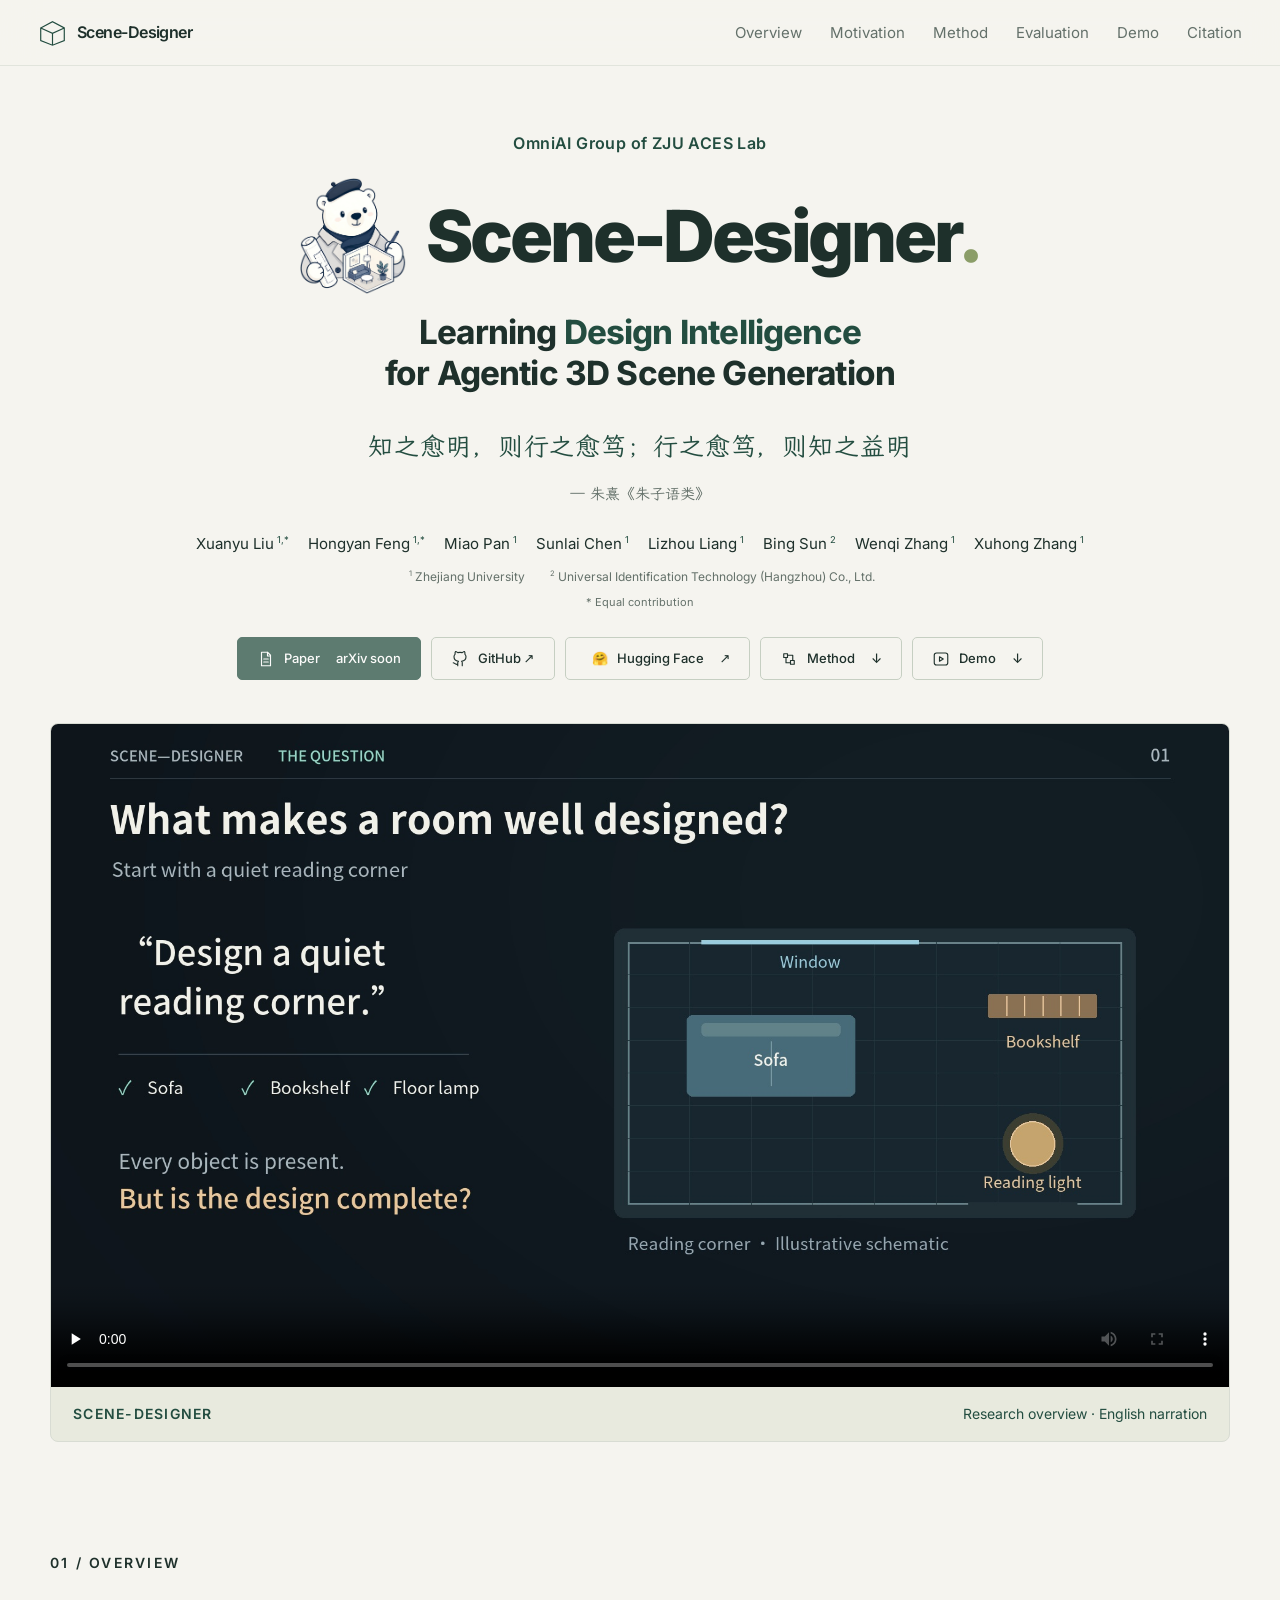
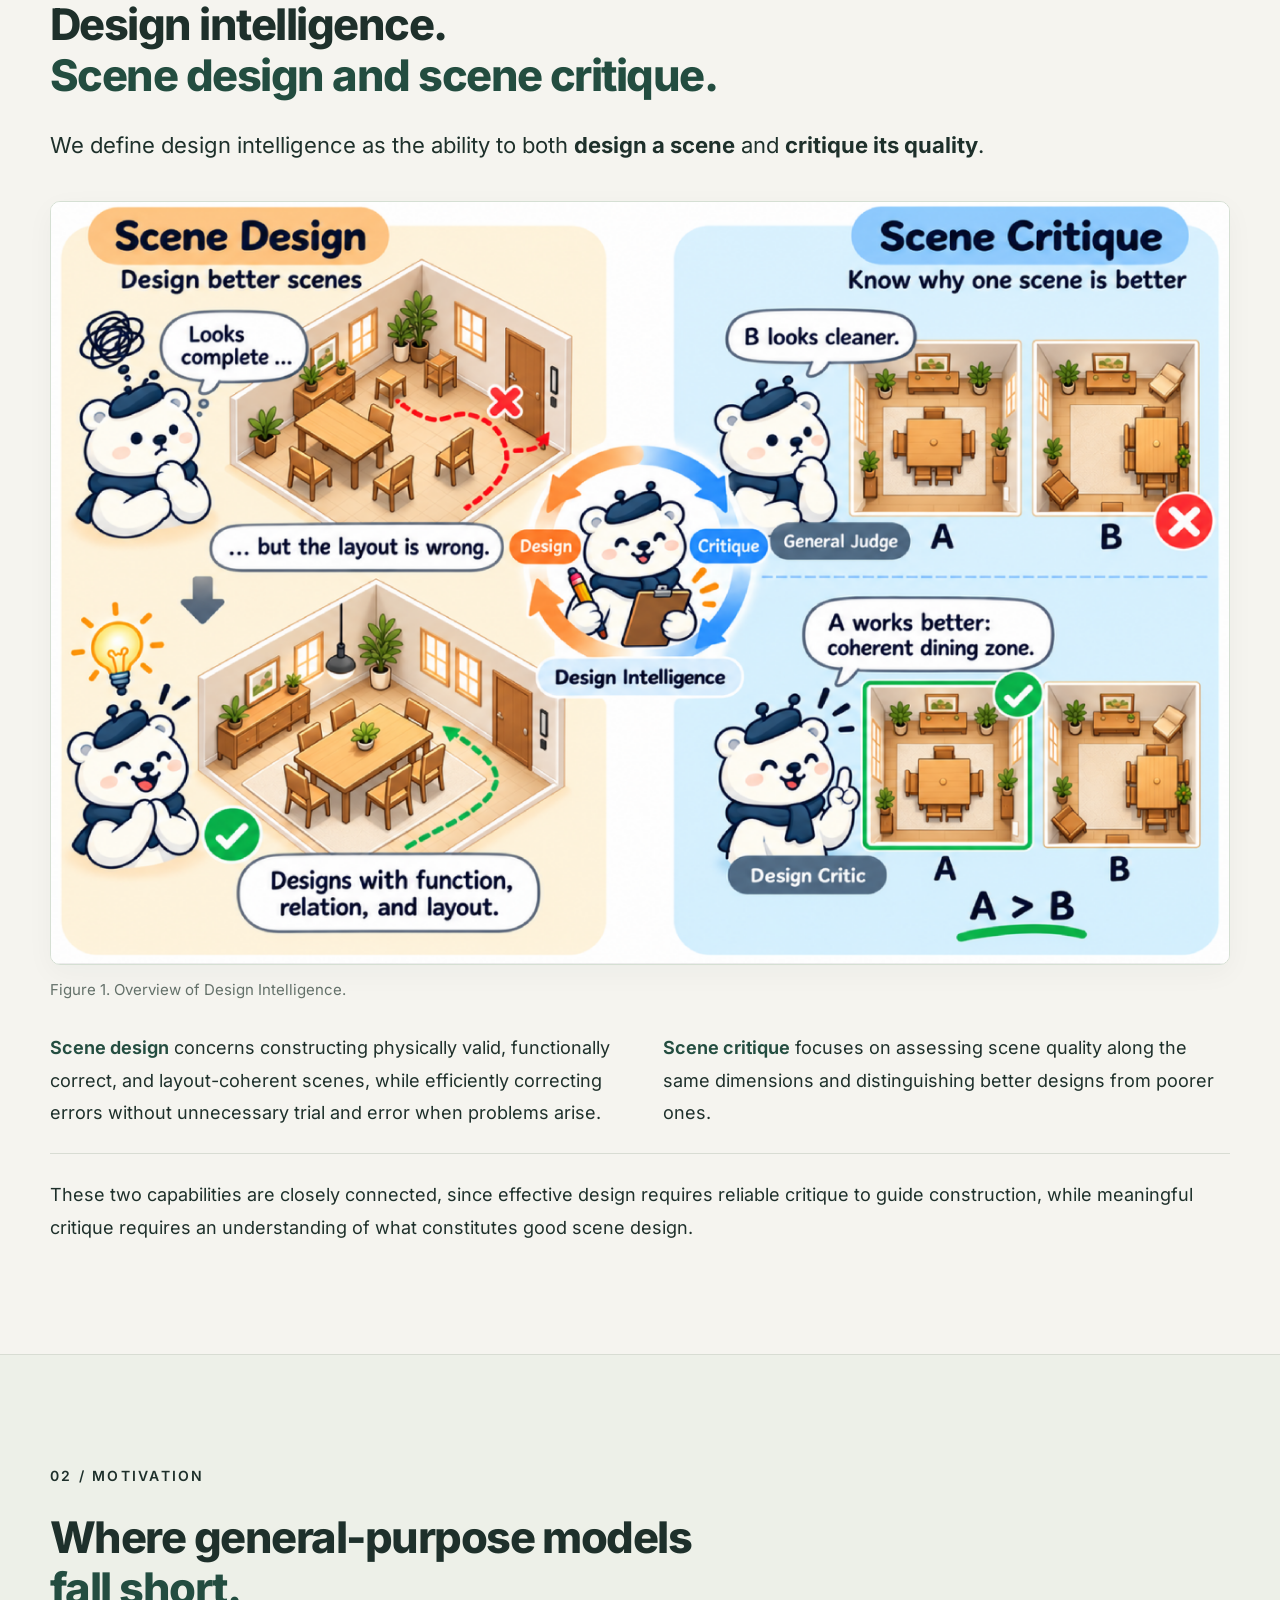
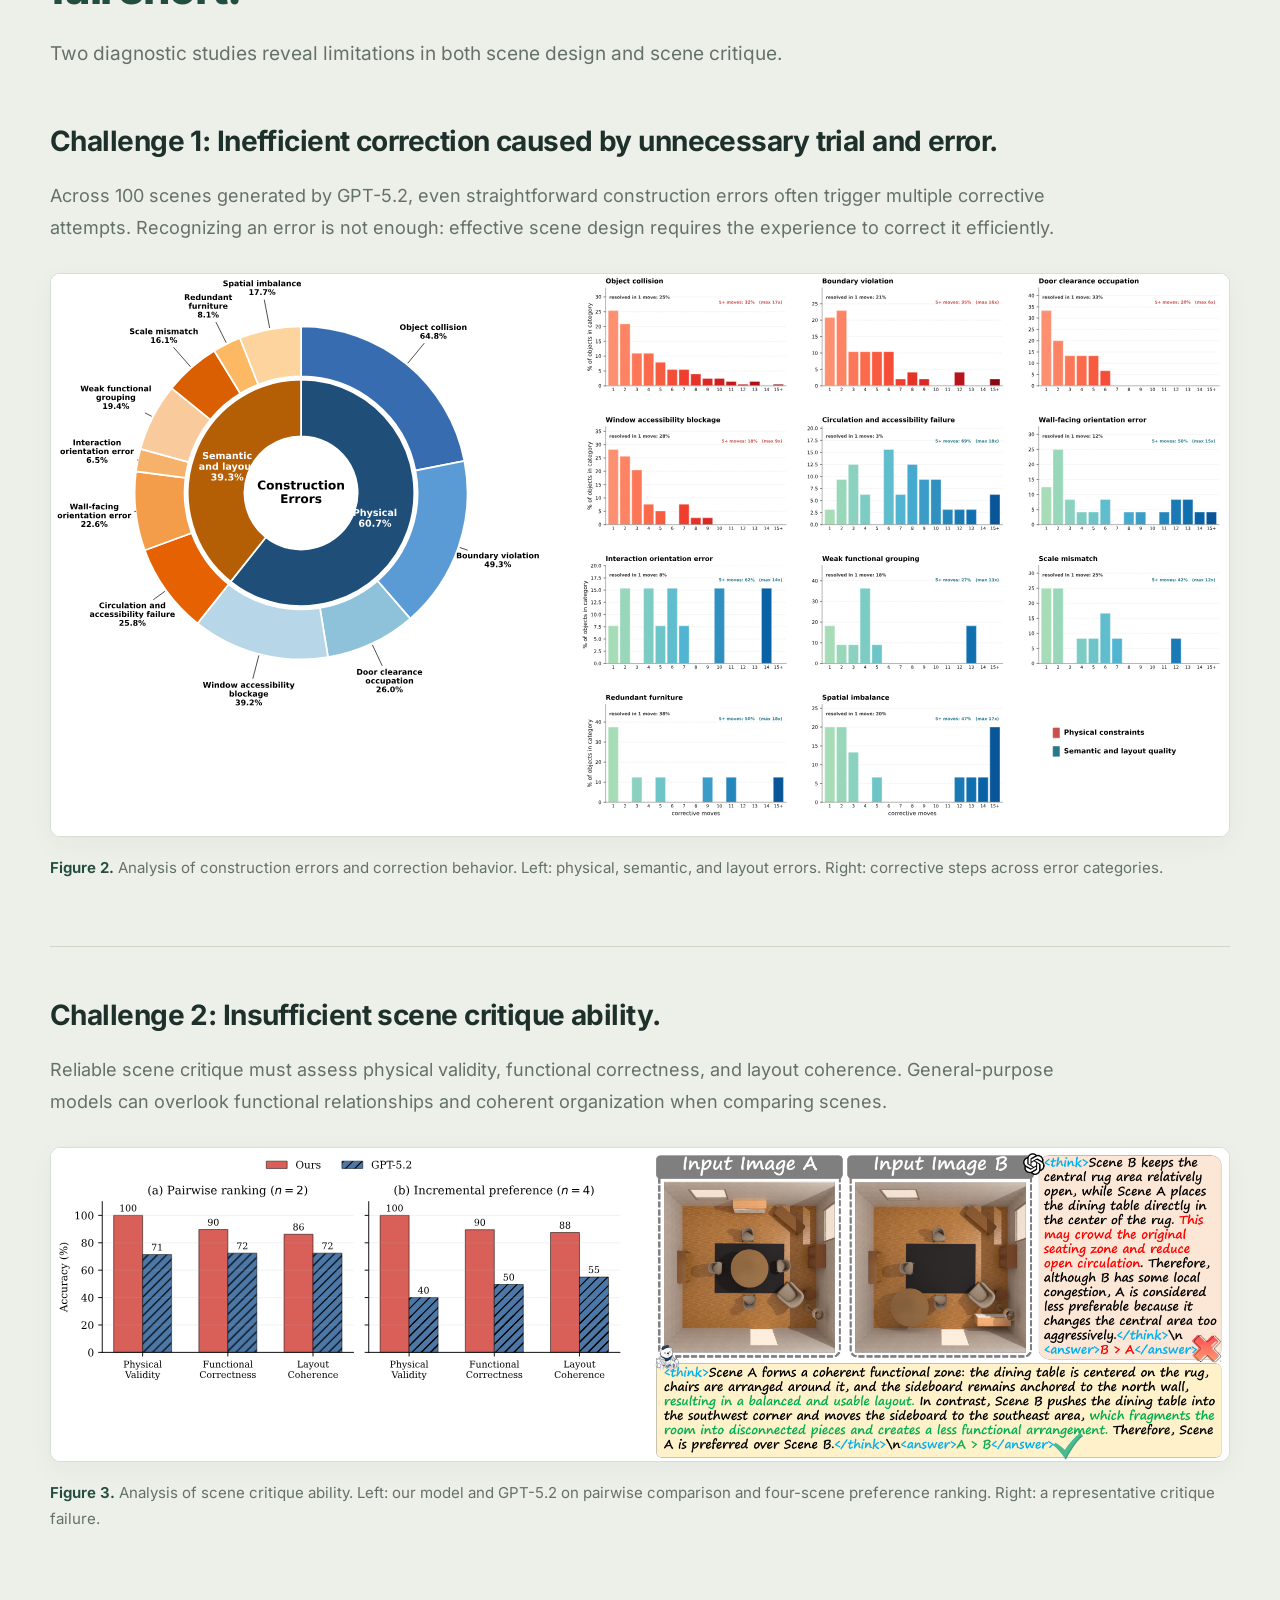
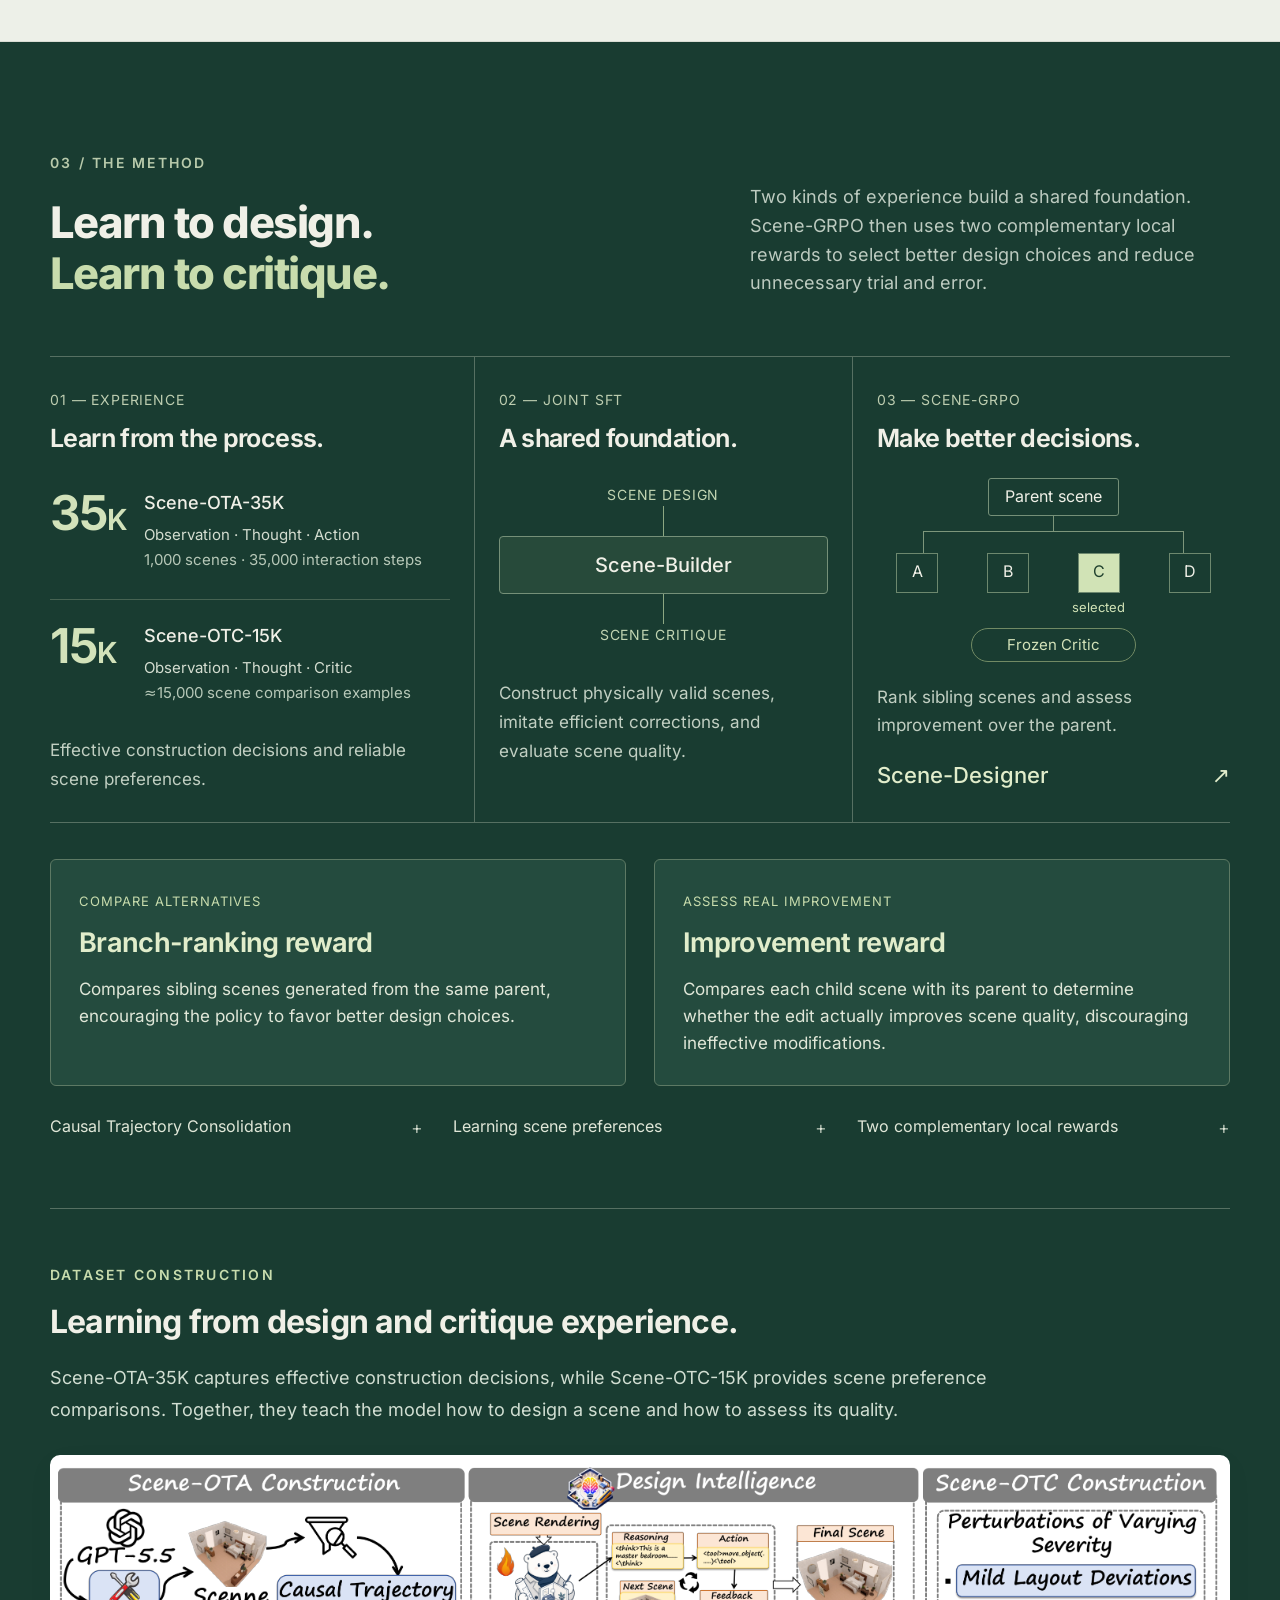
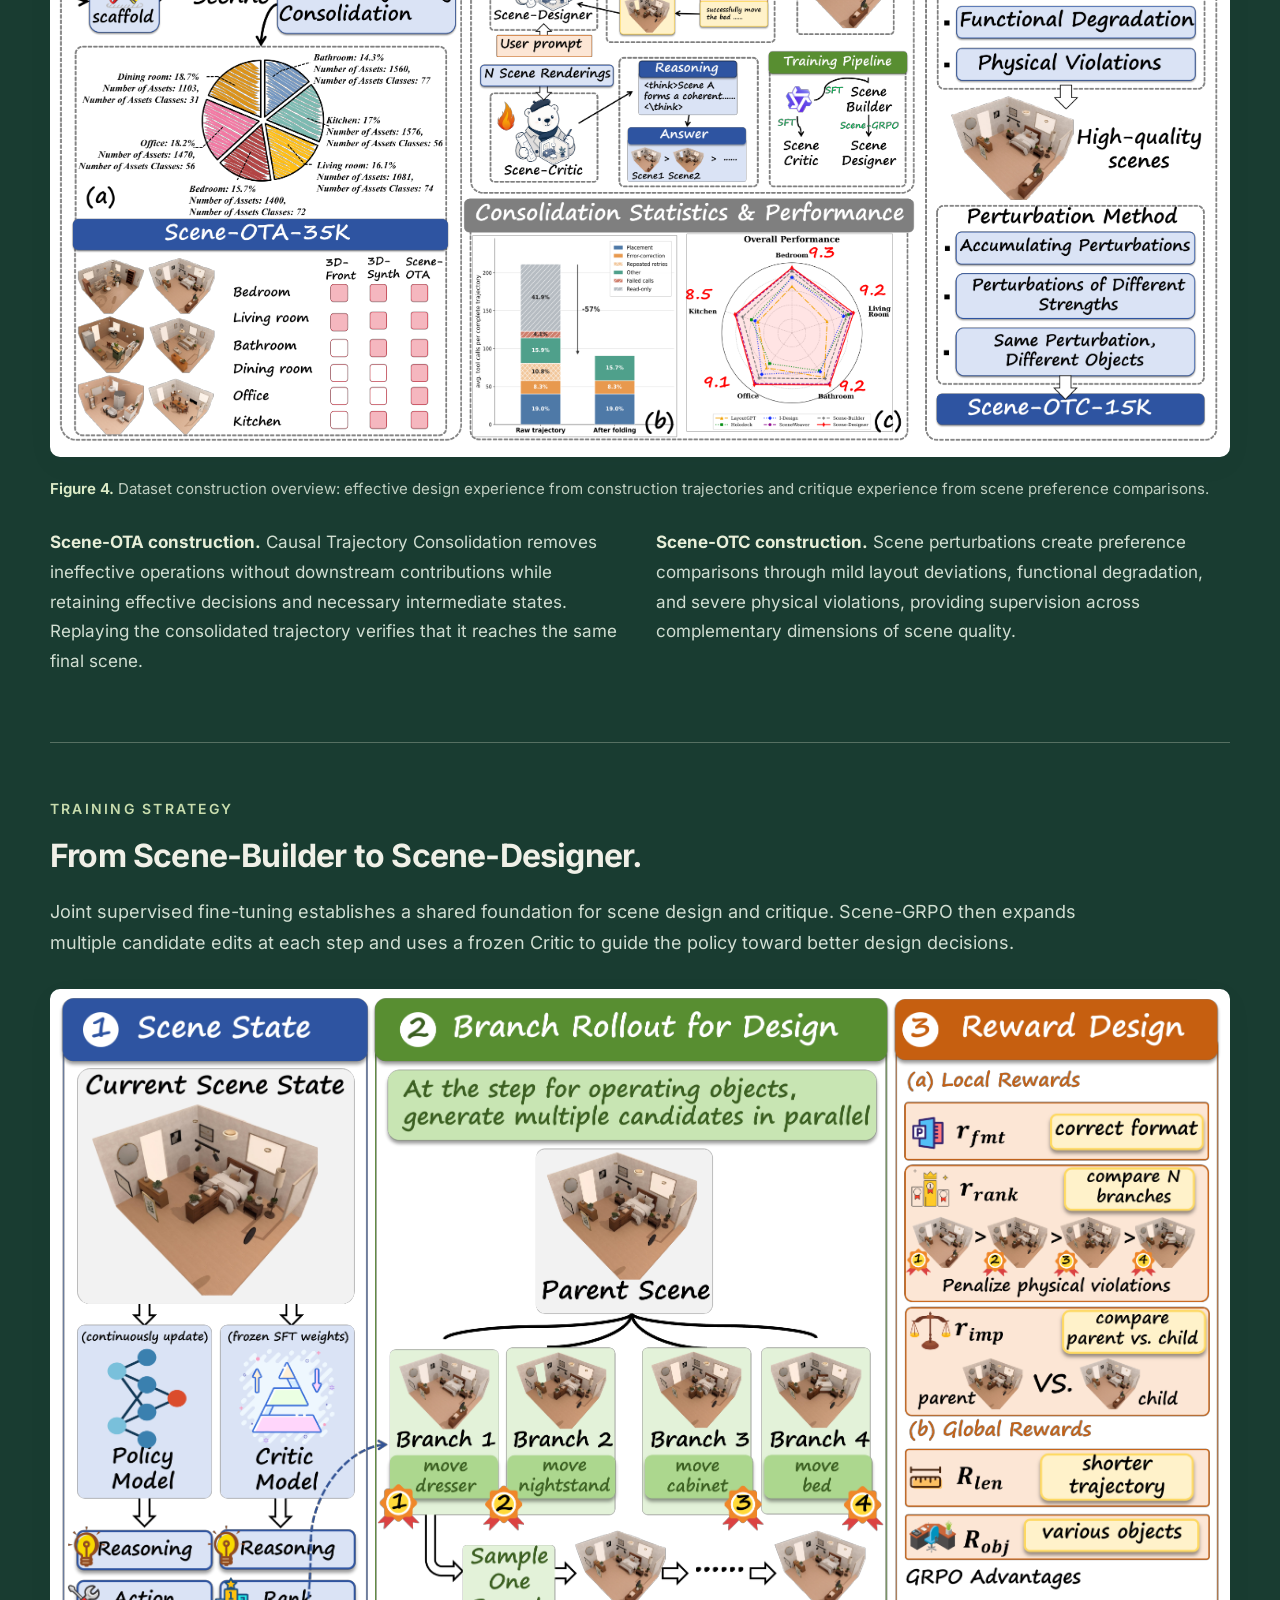
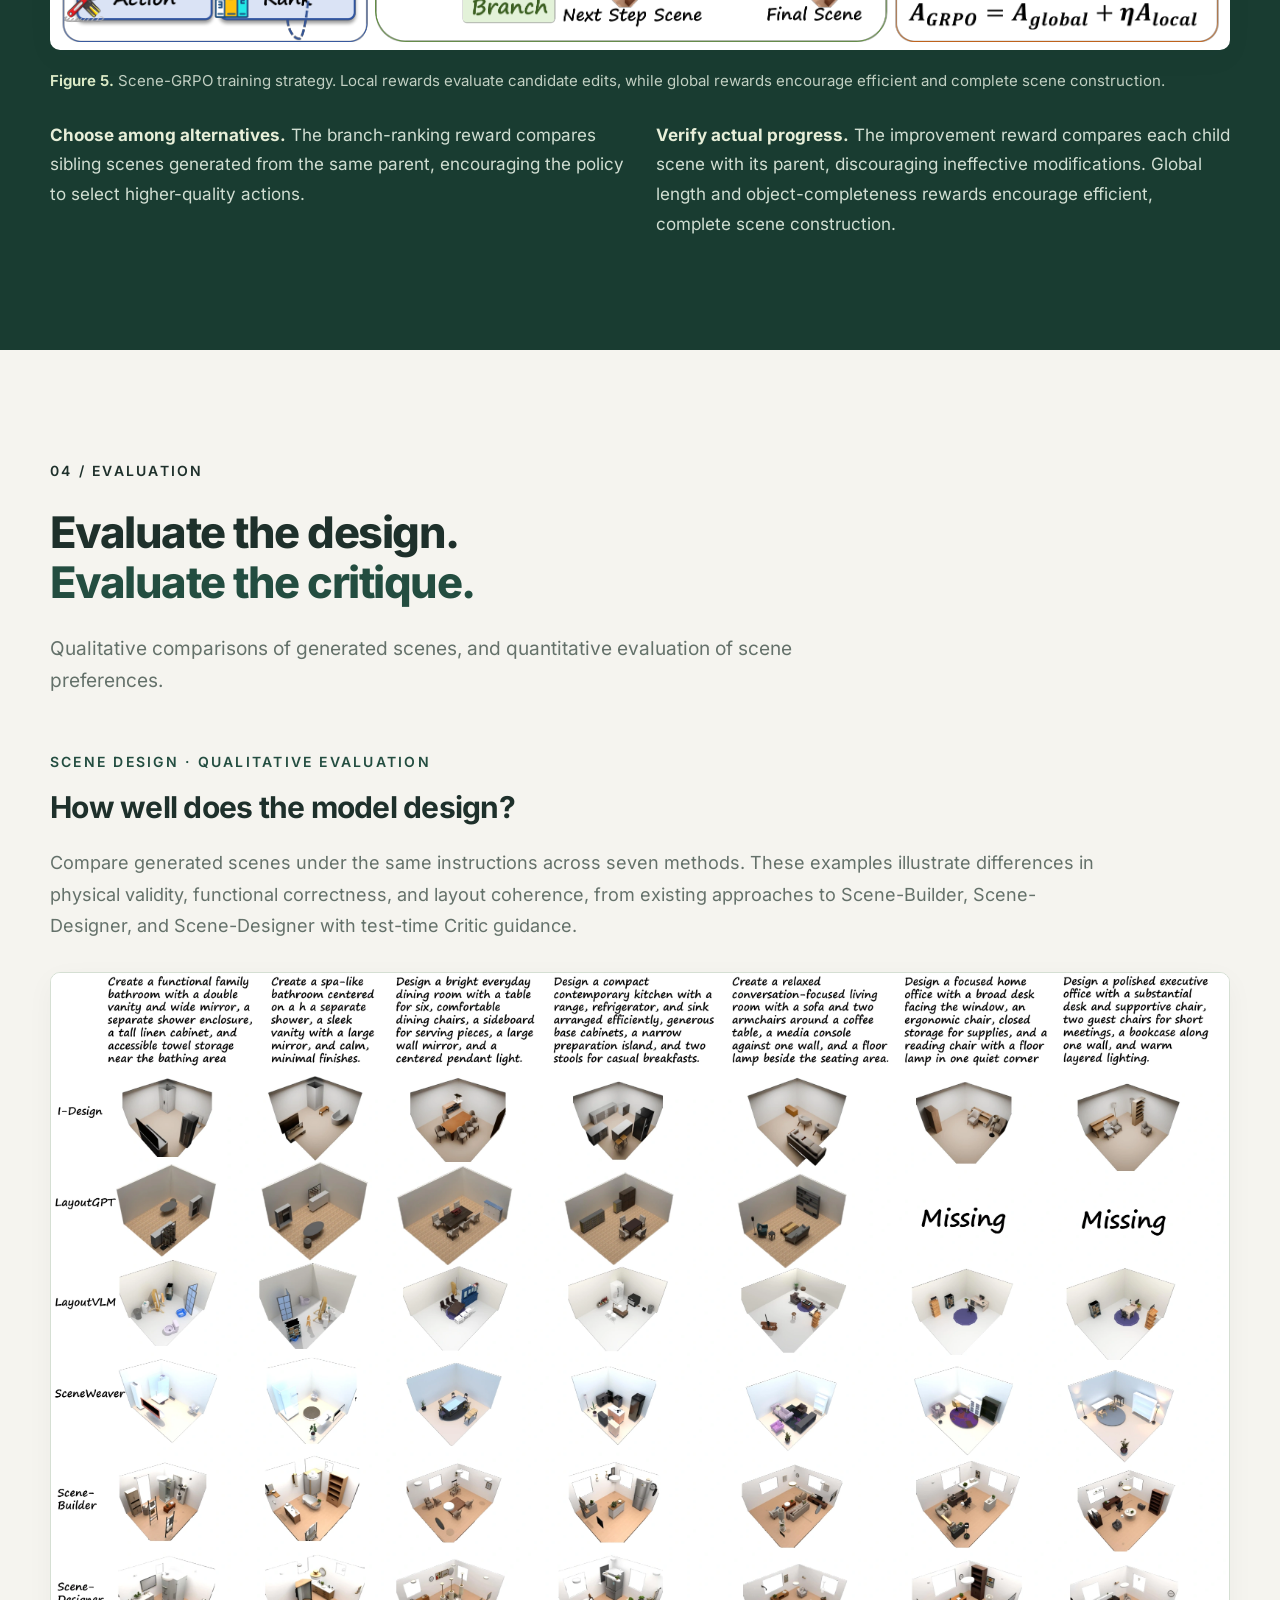
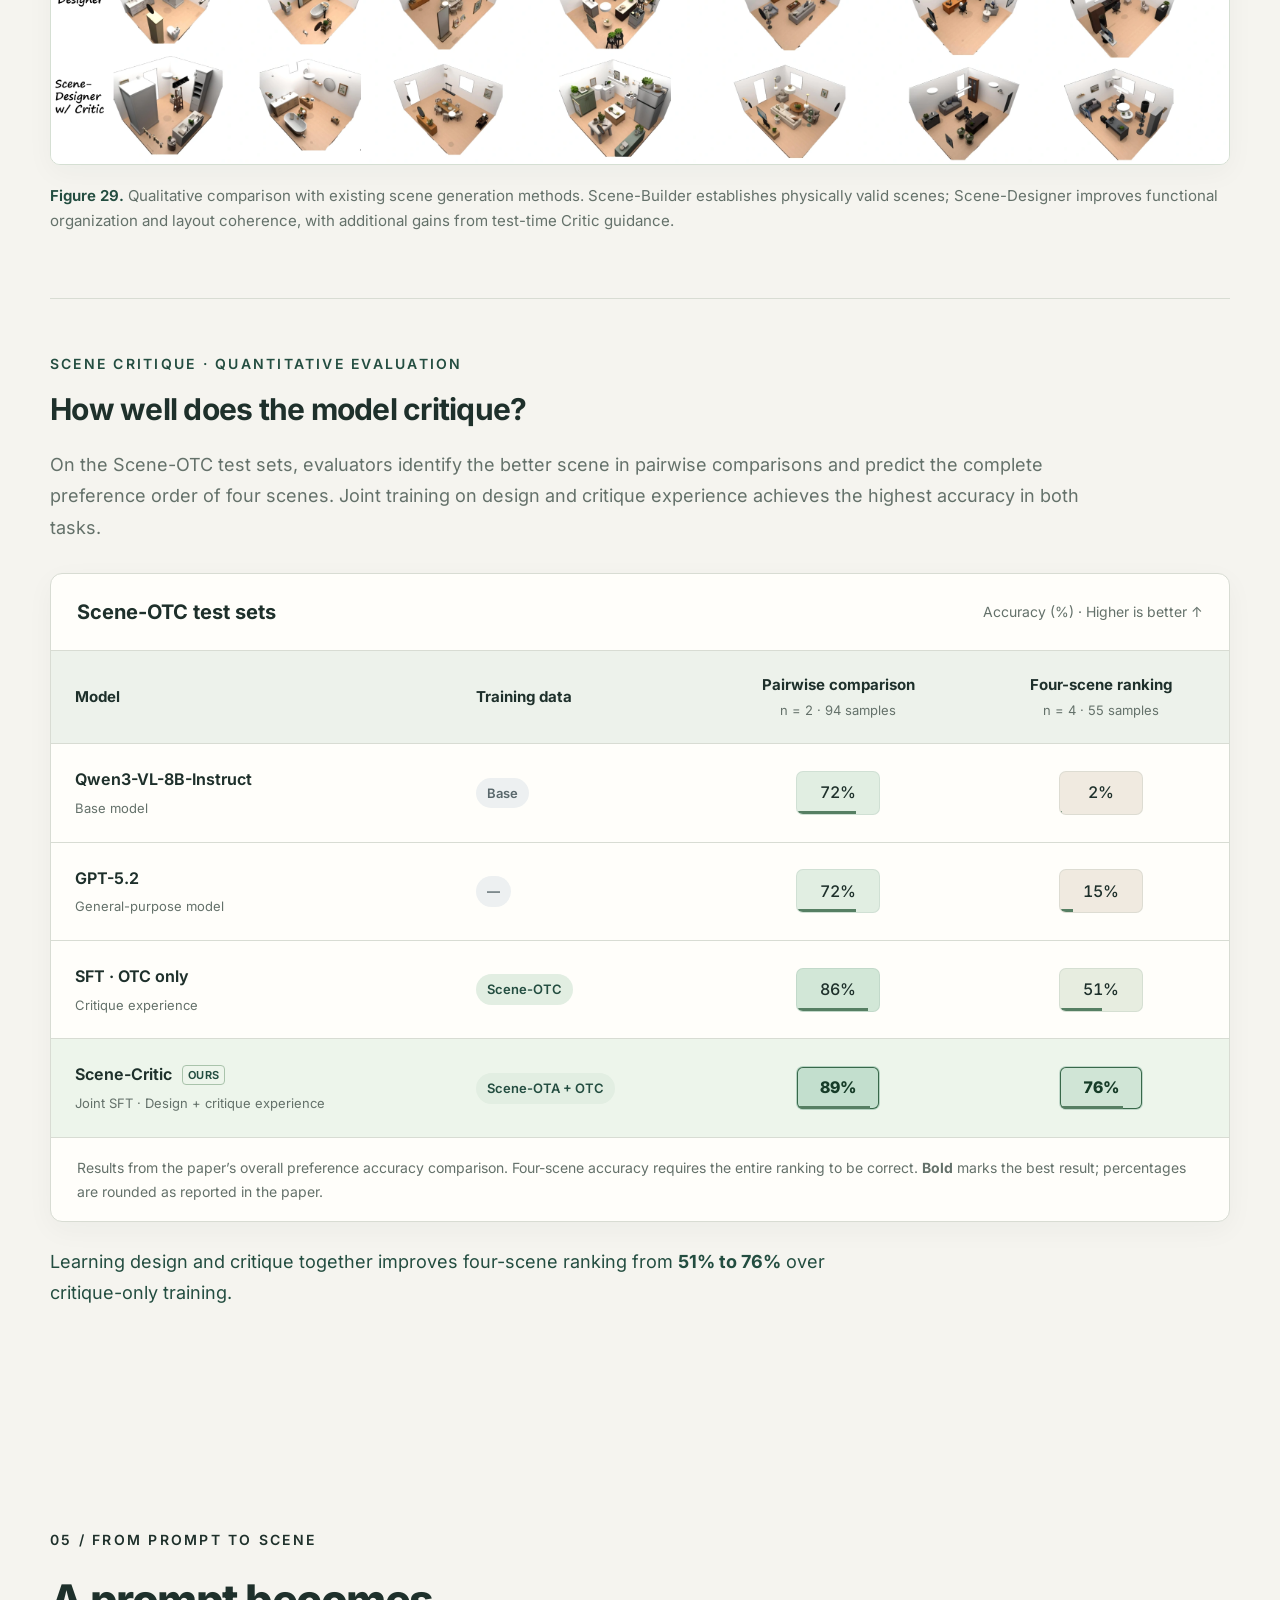
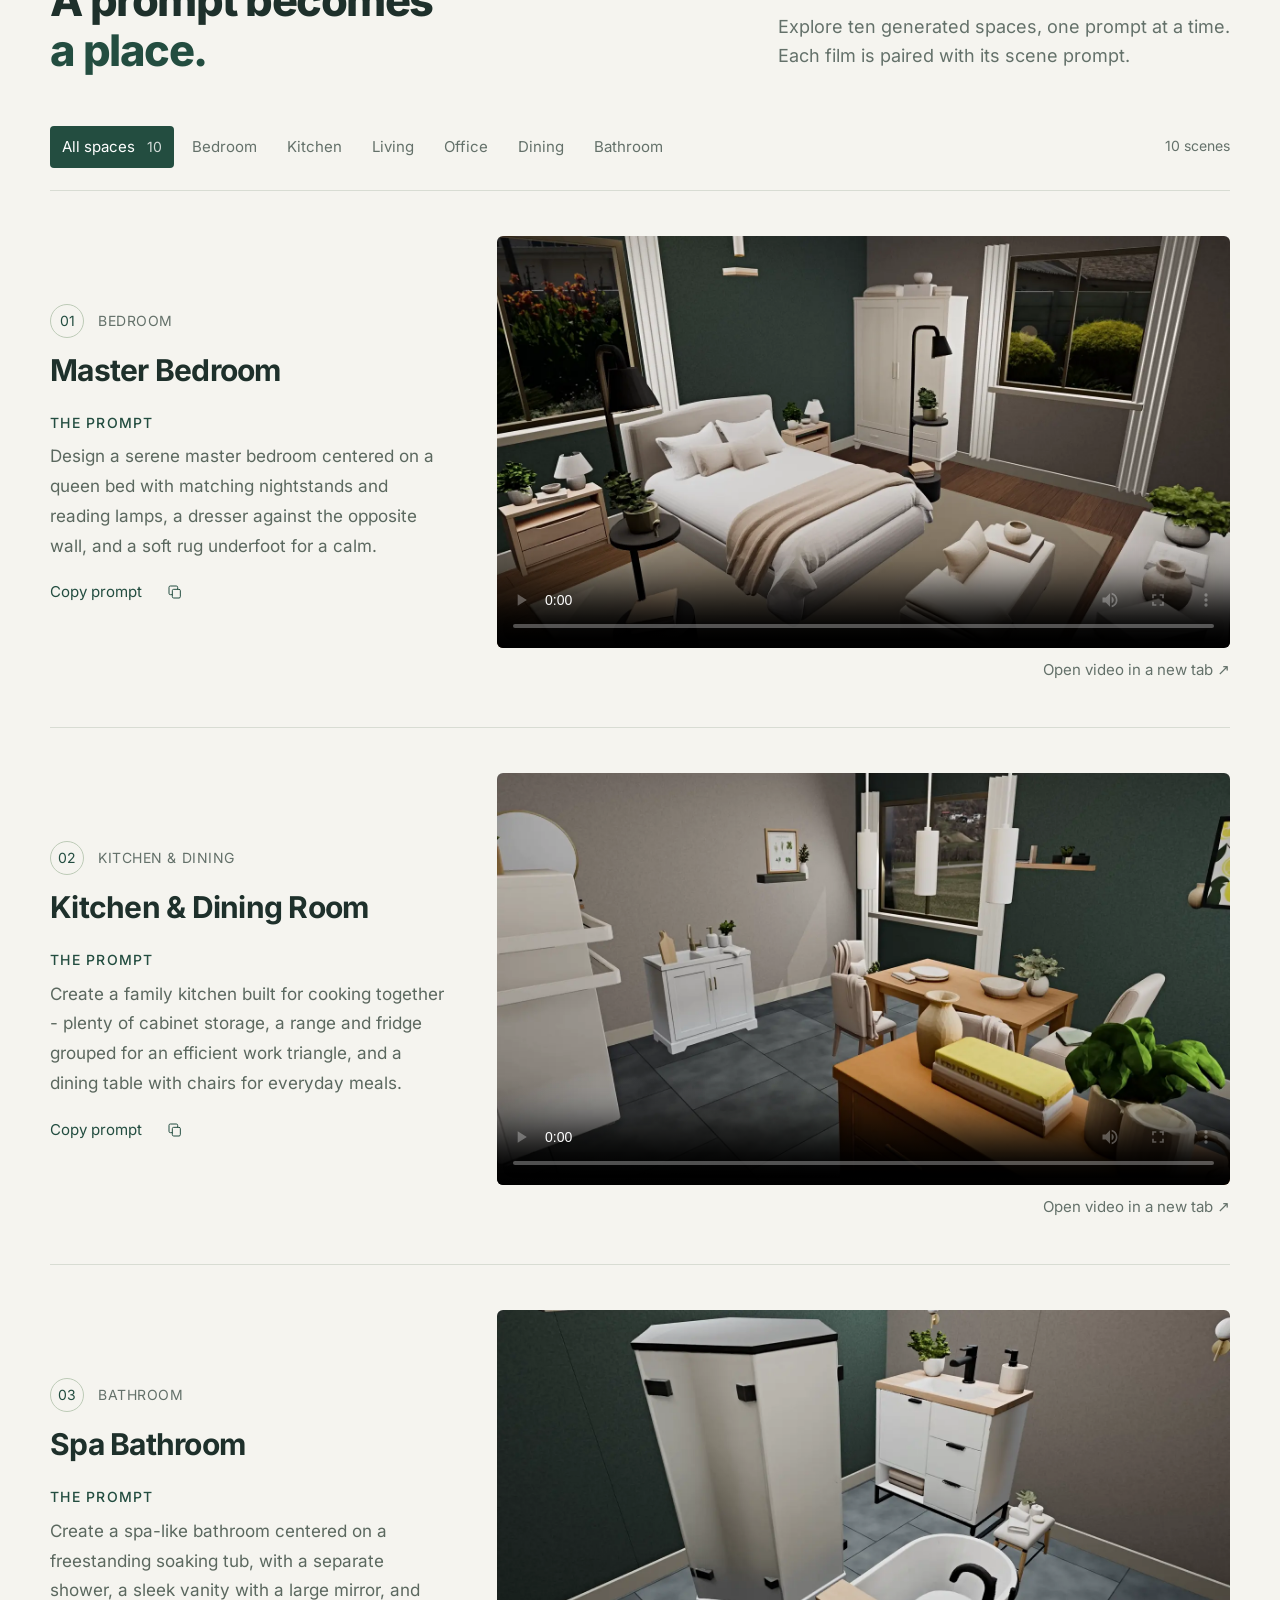
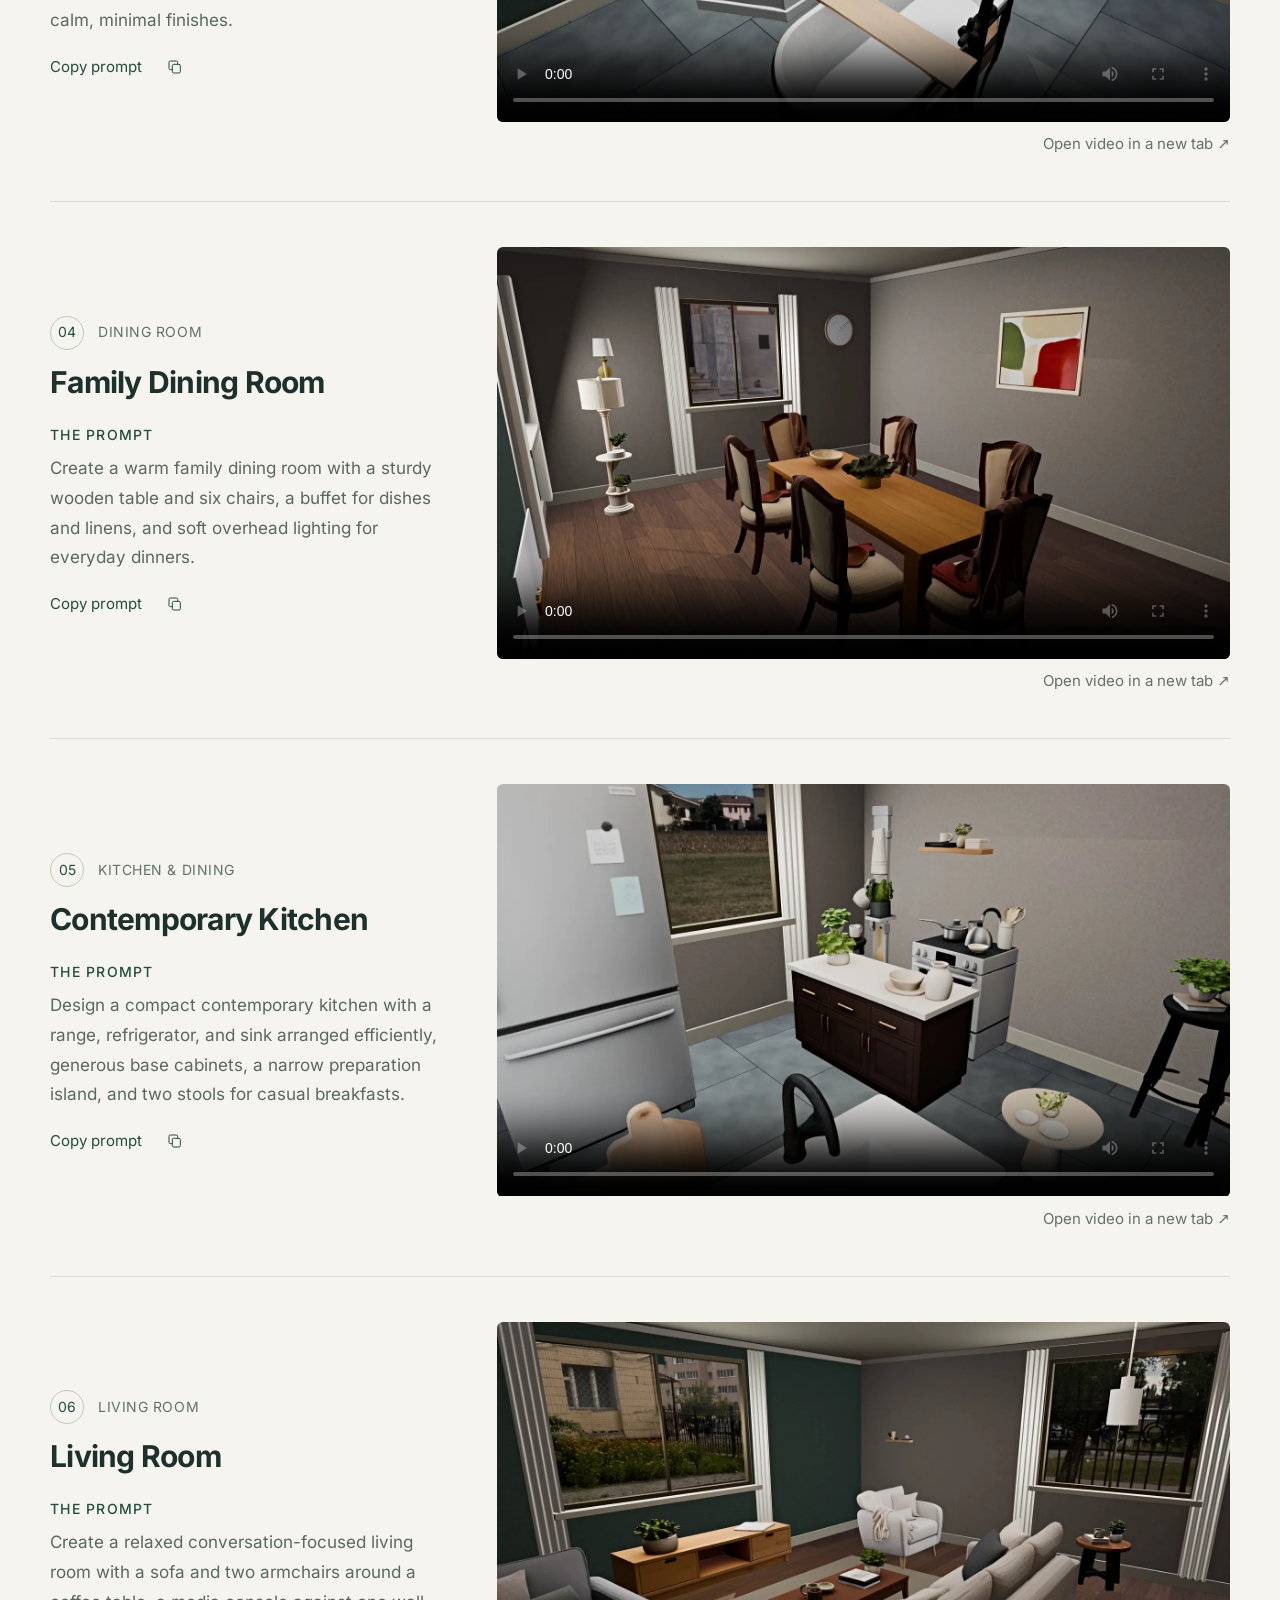
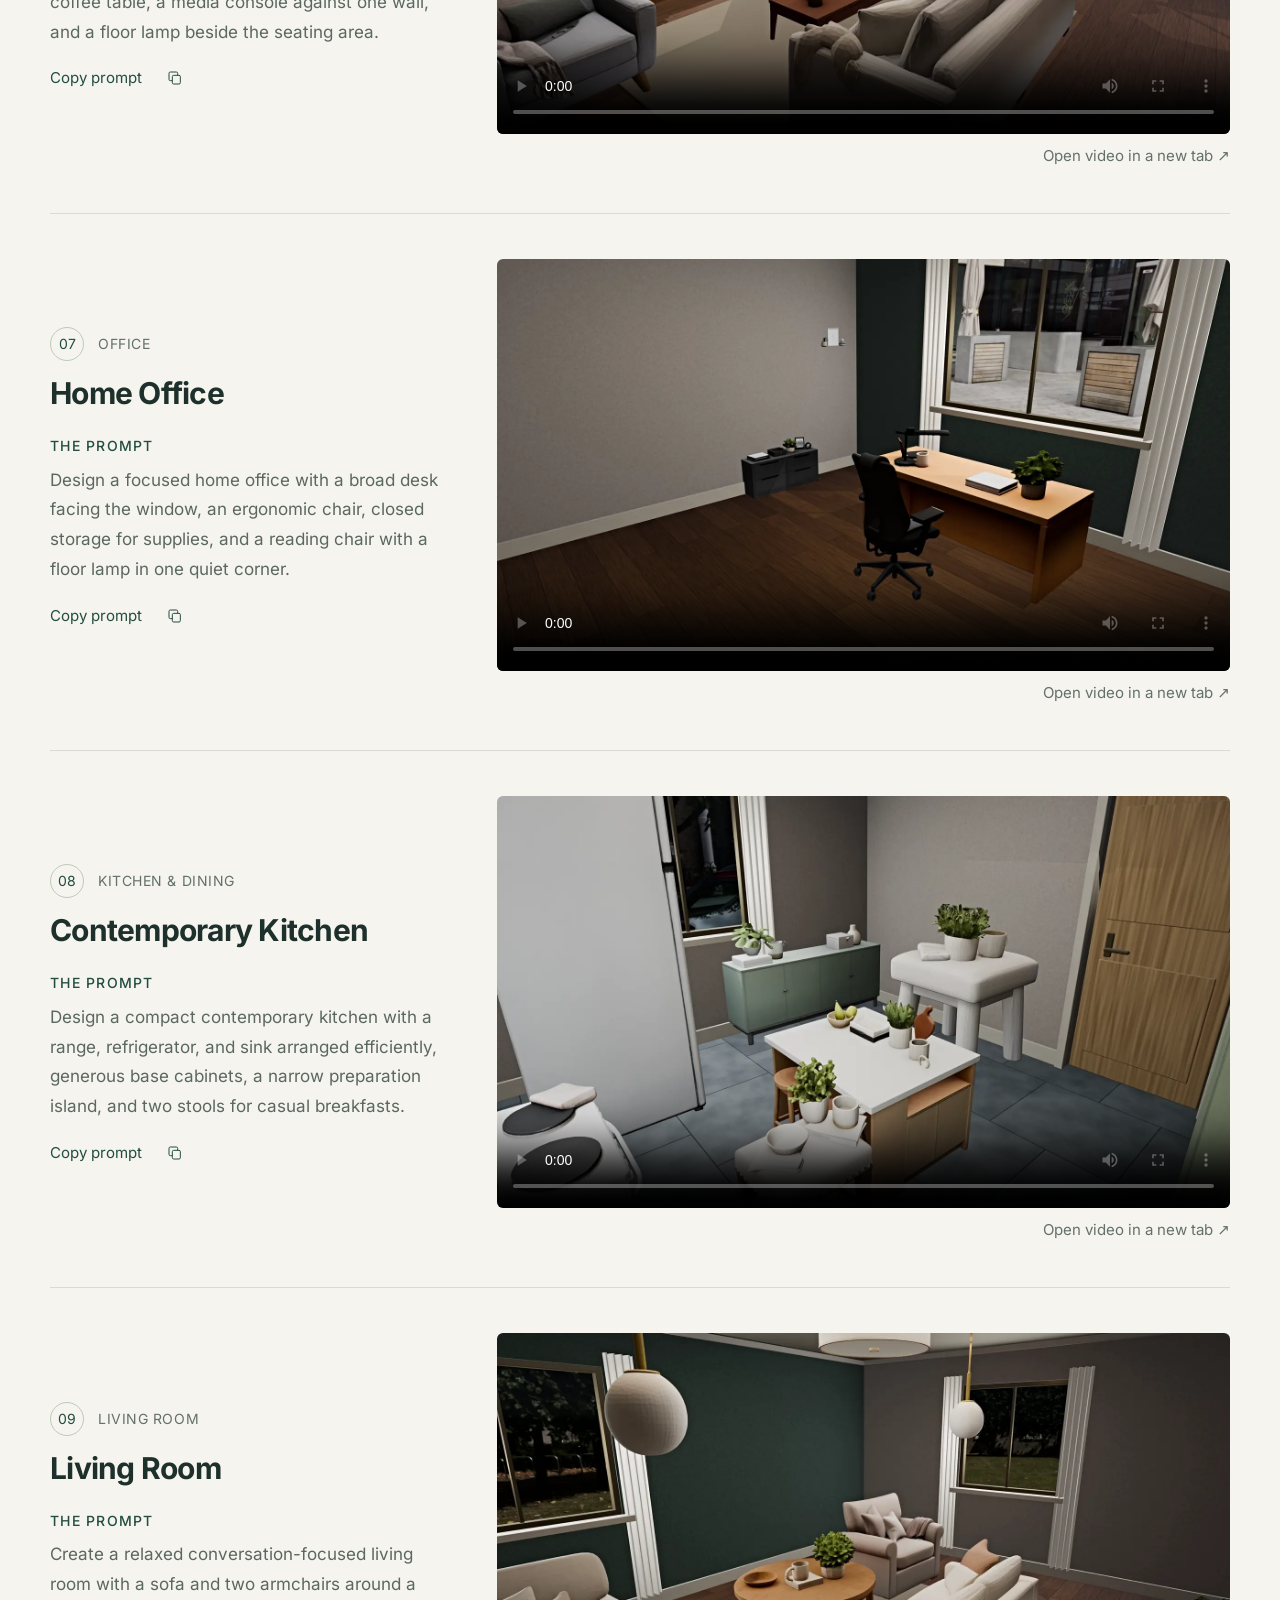
==== website/index.html @ 380de741 "Move source code to repository root and isolate project website" ====
<!doctype html>
<html lang="en"><head><meta charset="utf-8"><meta name="viewport" content="width=device-width,initial-scale=1"><meta name="theme-color" content="#f5f4ef"><title>Scene-Designer | Learning Design Intelligence</title><meta name="description" content="Scene-Designer learns to design and critique 3D scenes. Explore the method, ten prompt-to-scene demos, and the paper from Zhejiang University and Universal Identification Technology."><meta property="og:title" content="Scene-Designer: Learning Design Intelligence"><meta property="og:description" content="The ability to design a scene—and critique its quality. An agentic framework for complete, coherent, usable 3D spaces."><link rel="canonical" href="https://11penguins.github.io/Scene-Designer/"><meta property="og:url" content="https://11penguins.github.io/Scene-Designer/"><meta property="og:image" content="https://11penguins.github.io/Scene-Designer/assets/images/bedroom.webp"><meta property="og:type" content="website"><link rel="icon" href="favicon.svg" type="image/svg+xml"><link rel="preload" href="assets/fonts/inter.woff2" as="font" type="font/woff2" crossorigin><link rel="stylesheet" href="styles.css"><script defer src="app.js"></script></head><body>
<a class="skip-link" href="#main">Skip to content</a>
<header class="site-header"><div class="header-inner"><a class="wordmark" href="#top" aria-label="Scene-Designer home"><svg viewBox="0 0 32 32" aria-hidden="true"><path d="m3 11 13-7 13 7v14l-13 5-13-5zM3 11l13 6 13-6M16 17v13"/></svg><span>Scene-Designer</span></a><nav aria-label="Main navigation"><a href="#overview">Overview</a><a href="#motivation">Motivation</a><a href="#method">Method</a><a href="#evaluation">Evaluation</a><a href="#demo">Demo</a><a href="#citation">Citation</a></nav></div></header>
<main id="main"><section class="hero wrap" id="top"><p class="eyebrow hero-kicker">OmniAI Group of ZJU ACES Lab</p><h1><span class="hero-brand"><img class="hero-title-logo" src="assets/images/title.png" alt="Scene-Designer bear logo" width="1500" height="1650" fetchpriority="high"><span class="hero-name">Scene-Designer<span class="title-dot">.</span></span></span><span class="paper-title">Learning <em>Design Intelligence</em><br>for Agentic 3D Scene Generation</span></h1>
<figure class="opening-quote" lang="zh-CN"><blockquote>知之愈明，则行之愈笃；行之愈笃，则知之益明</blockquote><figcaption>— 朱熹《朱子语类》</figcaption></figure>
<div class="authors"><span>Xuanyu Liu<sup>1,*</sup></span><span>Hongyan Feng<sup>1,*</sup></span><span>Miao Pan<sup>1</sup></span><span>Sunlai Chen<sup>1</sup></span><span>Lizhou Liang<sup>1</sup></span><span>Bing Sun<sup>2</sup></span><span>Wenqi Zhang<sup>1</sup></span><span>Xuhong Zhang<sup>1</sup></span></div><div class="affiliations"><span><sup>1</sup> Zhejiang University</span><span><sup>2</sup> Universal Identification Technology (Hangzhou) Co., Ltd.</span></div><p class="equal-contribution">* Equal contribution</p>
<div class="resources"><button class="resource primary paper-pending" disabled aria-label="Paper: arXiv link coming soon"><svg viewBox="0 0 24 24" fill="none" stroke="currentColor" stroke-width="1.5" stroke-linecap="round" stroke-linejoin="round" aria-hidden="true"><path d="M6 3h8l4 4v14H6z"/><path d="M14 3v5h4M9 12h6M9 16h6"/></svg>Paper <span>arXiv soon</span></button><a class="resource" href="https://github.com/11penguins/Scene-Designer" target="_blank" rel="noopener"><svg viewBox="0 0 24 24" fill="none" stroke="currentColor" stroke-width="1.5" stroke-linecap="round" stroke-linejoin="round" aria-hidden="true"><path d="M9 19c-4 1-4-2-6-2m12 4v-4c0-1-.3-2-1-2 3-.3 6-1.5 6-6a5 5 0 0 0-1.5-3.5A4.6 4.6 0 0 0 18 2s-1 0-3 1.5a12 12 0 0 0-6 0C7 2 6 2 6 2a4.6 4.6 0 0 0-.5 3.5A5 5 0 0 0 4 9c0 4.5 3 5.7 6 6-.7.5-1 1-1 2v4"/></svg>GitHub ↗</a><a class="resource hf-resource" href="https://huggingface.co/XuanyuLiu" target="_blank" rel="noopener" aria-label="Xuanyu Liu on Hugging Face"><span aria-hidden="true">🤗</span>Hugging Face <span aria-hidden="true">↗</span></a><a class="resource" href="#method"><svg viewBox="0 0 24 24" fill="none" stroke="currentColor" stroke-width="1.5" stroke-linecap="round" stroke-linejoin="round" aria-hidden="true"><path d="M5 5h5v5H5zM14 14h5v5h-5zM8 10v7h6M10 7h7v7"/></svg>Method <span aria-hidden="true">↓</span></a><a class="resource" href="#demo"><svg viewBox="0 0 24 24" fill="none" stroke="currentColor" stroke-width="1.5" stroke-linecap="round" stroke-linejoin="round" aria-hidden="true"><rect x="3" y="4" width="18" height="16" rx="3"/><path d="m10 9 5 3-5 3z"/></svg>Demo <span aria-hidden="true">↓</span></a></div><p class="sr-only" id="github-status">Repository link coming soon.</p>
<div class="overview-film"><video id="overview-video" controls playsinline preload="none" poster="assets/images/overview-poster.jpg" aria-label="Scene-Designer: English research overview" width="1920" height="1080"><source src="assets/videos/scene-designer-overview-en.mp4" type="video/mp4"><track kind="subtitles" src="assets/overview-en.vtt" srclang="en" label="English"></video><div class="overview-caption"><span>SCENE-DESIGNER</span><span>Research overview · English narration</span></div></div></section>
<section id="overview" class="motivation wrap section" aria-labelledby="idea-title"><div class="section-intro"><p class="eyebrow">01 / OVERVIEW</p><h2 id="idea-title">Design intelligence.<br><em>Scene design and scene critique.</em></h2><p class="motivation-lead">We define design intelligence as the ability to both <strong>design a scene</strong> and <strong>critique its quality</strong>.</p></div><figure class="motivation-figure"><a class="figure-zoom" data-figure-title="Figure 1" href="assets/images/design-intelligence-figure1.png" target="_blank" rel="noopener" aria-label="Open Figure 1 at full resolution"><img src="assets/images/design-intelligence-figure1.png" alt="Figure 1: Overview of Design Intelligence, comprising scene design and scene critique." width="2600" height="1682" loading="lazy"></a><figcaption>Figure 1. Overview of Design Intelligence.</figcaption></figure><div class="motivation-copy"><p><strong>Scene design</strong> concerns constructing physically valid, functionally correct, and layout-coherent scenes, while efficiently correcting errors without unnecessary trial and error when problems arise.</p><p><strong>Scene critique</strong> focuses on assessing scene quality along the same dimensions and distinguishing better designs from poorer ones.</p><p class="motivation-connection">These two capabilities are closely connected, since effective design requires reliable critique to guide construction, while meaningful critique requires an understanding of what constitutes good scene design.</p></div></section>
<section id="motivation" class="challenges-section section" aria-labelledby="motivation-title"><div class="wrap"><div class="section-intro"><p class="eyebrow">02 / MOTIVATION</p><h2 id="motivation-title">Where general-purpose models<br><em>fall short.</em></h2><p class="section-lead">Two diagnostic studies reveal limitations in both scene design and scene critique.</p></div>
<article class="challenge"><h3>Challenge 1: Inefficient correction caused by unnecessary trial and error.</h3><p class="research-copy">Across 100 scenes generated by GPT-5.2, even straightforward construction errors often trigger multiple corrective attempts. Recognizing an error is not enough: effective scene design requires the experience to correct it efficiently.</p><figure class="research-figure"><a class="figure-zoom" href="assets/images/paper-figure-2.svg" data-figure-title="Figure 2" target="_blank" rel="noopener" aria-label="Enlarge Figure 2"><img src="assets/images/paper-figure-2.svg" alt="Construction error categories and distributions of corrective steps in 100 GPT-5.2-generated scenes." width="1200" height="572" loading="lazy" decoding="async"><span class="figure-open" aria-hidden="true">View full size ↗</span></a><figcaption><strong>Figure 2.</strong> Analysis of construction errors and correction behavior. Left: physical, semantic, and layout errors. Right: corrective steps across error categories.</figcaption></figure></article>
<article class="challenge"><h3>Challenge 2: Insufficient scene critique ability.</h3><p class="research-copy">Reliable scene critique must assess physical validity, functional correctness, and layout coherence. General-purpose models can overlook functional relationships and coherent organization when comparing scenes.</p><figure class="research-figure"><a class="figure-zoom" href="assets/images/paper-figure-3.svg" data-figure-title="Figure 3" target="_blank" rel="noopener" aria-label="Enlarge Figure 3"><img src="assets/images/paper-figure-3.svg" alt="Scene critique comparison across three quality dimensions, with a dining-room example in which GPT-5.2 prefers the poorer layout." width="1200" height="319" loading="lazy" decoding="async"><span class="figure-open" aria-hidden="true">View full size ↗</span></a><figcaption><strong>Figure 3.</strong> Analysis of scene critique ability. Left: our model and GPT-5.2 on pairwise comparison and four-scene preference ranking. Right: a representative critique failure.</figcaption></figure></article></div></section>
<section id="method" class="method-section section" aria-labelledby="method-title"><div class="wrap"><div class="method-top"><div><p class="eyebrow">03 / THE METHOD</p><h2 id="method-title">Learn to design.<br><em>Learn to critique.</em></h2></div><p>Two kinds of experience build a shared foundation. Scene-GRPO then uses two complementary local rewards to select better design choices and reduce unnecessary trial and error.</p></div>
<div class="pipeline"><article class="pipeline-step experience-step"><span class="step-index">01 — EXPERIENCE</span><h3>Learn from the process.</h3><div class="dataset"><strong>35<span>K</span></strong><div><h4>Scene-OTA-35K</h4><p>Observation · Thought · Action</p><span>1,000 scenes · 35,000 interaction steps</span></div></div><div class="dataset"><strong>15<span>K</span></strong><div><h4>Scene-OTC-15K</h4><p>Observation · Thought · Critic</p><span>≈15,000 scene comparison examples</span></div></div><p class="step-foot">Effective construction decisions and reliable scene preferences.</p></article>
<article class="pipeline-step foundation-step"><span class="step-index">02 — JOINT SFT</span><h3>A shared foundation.</h3><div class="foundation-visual" aria-label="Scene design and scene critique are learned jointly"><span>SCENE DESIGN</span><div class="merge-lines"><i></i><i></i></div><strong>Scene-Builder</strong><div class="merge-lines bottom"><i></i><i></i></div><span>SCENE CRITIQUE</span></div><p class="step-foot">Construct physically valid scenes, imitate efficient corrections, and evaluate scene quality.</p></article>
<article class="pipeline-step optimize-step"><span class="step-index">03 — SCENE-GRPO</span><h3>Make better decisions.</h3><div class="branches" aria-label="A parent scene produces candidate branches evaluated by a frozen Critic"><span class="parent-node">Parent scene</span><div class="branch-lines"></div><div class="candidates"><span>A</span><span>B</span><span class="selected">C<small>selected</small></span><span>D</span></div><span class="critic-node">Frozen Critic</span></div><p class="step-foot">Rank sibling scenes and assess improvement over the parent.</p><div class="designer-output">Scene-Designer <span aria-hidden="true">↗</span></div></article></div>
<div class="reward-pair"><article><span class="reward-label">COMPARE ALTERNATIVES</span><h3>Branch-ranking reward</h3><p>Compares sibling scenes generated from the same parent, encouraging the policy to favor better design choices.</p></article><article><span class="reward-label">ASSESS REAL IMPROVEMENT</span><h3>Improvement reward</h3><p>Compares each child scene with its parent to determine whether the edit actually improves scene quality, discouraging ineffective modifications.</p></article></div>
<div class="method-notes"><details><summary>Causal Trajectory Consolidation <span aria-hidden="true">+</span></summary><p>Error-aware candidate identification flags potentially ineffective operations. Correction-effect evaluation preserves effective decisions and necessary intermediate states, removing only ineffective operations without downstream contributions. Replaying the trajectory verifies the same final scene.</p></details><details><summary>Learning scene preferences <span aria-hidden="true">+</span></summary><p>Scene-OTC uses mild layout deviations, functional degradation, and severe physical violations. Accumulated perturbations and different strengths on the same object allow automatic ranking. Applying the same perturbation to different objects requires manual annotation.</p></details><details><summary>Two complementary local rewards <span aria-hidden="true">+</span></summary><p>The branch-ranking reward compares sibling scenes; the improvement reward compares each child scene with its parent. Format, global length, and object-completeness rewards support efficient, complete scene construction. The Critic remains frozen during Scene-GRPO.</p></details></div>
<div class="method-deepdive"><article class="method-detail"><p class="eyebrow">DATASET CONSTRUCTION</p><h3>Learning from design and critique experience.</h3><p class="research-copy">Scene-OTA-35K captures effective construction decisions, while Scene-OTC-15K provides scene preference comparisons. Together, they teach the model how to design a scene and how to assess its quality.</p><figure class="research-figure"><a class="figure-zoom" href="assets/images/paper-figure-4.svg" data-figure-title="Figure 4" target="_blank" rel="noopener" aria-label="Enlarge Figure 4"><img src="assets/images/paper-figure-4.svg" alt="Scene-OTA construction with causal trajectory consolidation, Scene-OTC preference construction, and dataset statistics." width="1200" height="604" loading="lazy" decoding="async"><span class="figure-open" aria-hidden="true">View full size ↗</span></a><figcaption><strong>Figure 4.</strong> Dataset construction overview: effective design experience from construction trajectories and critique experience from scene preference comparisons.</figcaption></figure><div class="figure-explanation"><p><strong>Scene-OTA construction.</strong> Causal Trajectory Consolidation removes ineffective operations without downstream contributions while retaining effective decisions and necessary intermediate states. Replaying the consolidated trajectory verifies that it reaches the same final scene.</p><p><strong>Scene-OTC construction.</strong> Scene perturbations create preference comparisons through mild layout deviations, functional degradation, and severe physical violations, providing supervision across complementary dimensions of scene quality.</p></div></article>
<article class="method-detail"><p class="eyebrow">TRAINING STRATEGY</p><h3>From Scene-Builder to Scene-Designer.</h3><p class="research-copy">Joint supervised fine-tuning establishes a shared foundation for scene design and critique. Scene-GRPO then expands multiple candidate edits at each step and uses a frozen Critic to guide the policy toward better design decisions.</p><figure class="research-figure"><a class="figure-zoom" href="assets/images/paper-figure-5.svg" data-figure-title="Figure 5" target="_blank" rel="noopener" aria-label="Enlarge Figure 5"><img src="assets/images/paper-figure-5.svg" alt="Scene-GRPO training with candidate branches, a frozen Critic, branch-ranking and improvement rewards, and global rewards." width="1200" height="665" loading="lazy" decoding="async"><span class="figure-open" aria-hidden="true">View full size ↗</span></a><figcaption><strong>Figure 5.</strong> Scene-GRPO training strategy. Local rewards evaluate candidate edits, while global rewards encourage efficient and complete scene construction.</figcaption></figure><div class="figure-explanation"><p><strong>Choose among alternatives.</strong> The branch-ranking reward compares sibling scenes generated from the same parent, encouraging the policy to select higher-quality actions.</p><p><strong>Verify actual progress.</strong> The improvement reward compares each child scene with its parent, discouraging ineffective modifications. Global length and object-completeness rewards encourage efficient, complete scene construction.</p></div></article></div></div></section>
<section id="evaluation" class="evaluation-section wrap section" aria-labelledby="evaluation-title">
<div class="section-intro"><p class="eyebrow">04 / EVALUATION</p><h2 id="evaluation-title">Evaluate the design.<br><em>Evaluate the critique.</em></h2><p class="section-lead">Qualitative comparisons of generated scenes, and quantitative evaluation of scene preferences.</p></div>
<article class="evaluation-part" aria-labelledby="design-eval-title"><p class="eyebrow">SCENE DESIGN · QUALITATIVE EVALUATION</p><h3 id="design-eval-title">How well does the model design?</h3><p class="research-copy">Compare generated scenes under the same instructions across seven methods. These examples illustrate differences in physical validity, functional correctness, and layout coherence, from existing approaches to Scene-Builder, Scene-Designer, and Scene-Designer with test-time Critic guidance.</p>
<figure class="research-figure"><a class="figure-zoom" href="assets/images/paper-figure-29.svg" data-figure-title="Figure 29" target="_blank" rel="noopener" aria-label="Enlarge Figure 29: qualitative scene design comparison"><img src="assets/images/paper-figure-29.webp" alt="Seven scene prompts compared across I-Design, LayoutGPT, LayoutVLM, SceneWeaver, Scene-Builder, Scene-Designer, and Scene-Designer with Critic guidance." width="3200" height="2149" loading="lazy" decoding="async"><span class="figure-open" aria-hidden="true">View full size ↗</span></a><figcaption><strong>Figure 29.</strong> Qualitative comparison with existing scene generation methods. Scene-Builder establishes physically valid scenes; Scene-Designer improves functional organization and layout coherence, with additional gains from test-time Critic guidance.</figcaption></figure></article>
<article class="evaluation-part" aria-labelledby="critique-eval-title"><p class="eyebrow">SCENE CRITIQUE · QUANTITATIVE EVALUATION</p><h3 id="critique-eval-title">How well does the model critique?</h3><p class="research-copy">On the Scene-OTC test sets, evaluators identify the better scene in pairwise comparisons and predict the complete preference order of four scenes. Joint training on design and critique experience achieves the highest accuracy in both tasks.</p>
<div class="evaluation-table-panel"><div class="evaluation-table-heading"><strong>Scene-OTC test sets</strong><span>Accuracy (%) · Higher is better ↑<span class="evaluation-scroll-hint">Swipe to compare scores →</span></span></div>
<div class="evaluation-table-scroll" tabindex="0" role="region" aria-label="Scene critique results; scroll horizontally on small screens"><table class="evaluation-table"><caption class="sr-only">Overall preference accuracy on the Scene-OTC test sets, transcribed from the paper. Bold scores indicate the best result in each column.</caption><thead><tr><th scope="col">Model</th><th scope="col">Training data</th><th scope="col">Pairwise comparison<span>n = 2 · 94 samples</span></th><th scope="col">Four-scene ranking<span>n = 4 · 55 samples</span></th></tr></thead><tbody>
<tr><th scope="row">Qwen3-VL-8B-Instruct<span class="evaluation-model-note">Base model</span></th><td><span class="evaluation-badge baseline">Base</span></td><td><span class="evaluation-score" style="--score:72%;--score-color:#e1eee2">72%</span></td><td><span class="evaluation-score" style="--score:2%;--score-color:#f0eae0">2%</span></td></tr>
<tr><th scope="row">GPT-5.2<span class="evaluation-model-note">General-purpose model</span></th><td><span class="evaluation-badge baseline">—</span></td><td><span class="evaluation-score" style="--score:72%;--score-color:#e1eee2">72%</span></td><td><span class="evaluation-score" style="--score:15%;--score-color:#f0eae0">15%</span></td></tr>
<tr><th scope="row">SFT · OTC only<span class="evaluation-model-note">Critique experience</span></th><td><span class="evaluation-badge">Scene-OTC</span></td><td><span class="evaluation-score" style="--score:86%;--score-color:#d2e7d7">86%</span></td><td><span class="evaluation-score" style="--score:51%;--score-color:#e7ede0">51%</span></td></tr>
<tr class="evaluation-ours"><th scope="row">Scene-Critic <span class="evaluation-ours-label">Ours</span><span class="evaluation-model-note">Joint SFT · Design + critique experience</span></th><td><span class="evaluation-badge">Scene-OTA + OTC</span></td><td><strong class="evaluation-score best" style="--score:89%;--score-color:#c3dfce">89%</strong></td><td><strong class="evaluation-score best" style="--score:76%;--score-color:#d0e5d6">76%</strong></td></tr>
</tbody></table></div><p class="evaluation-table-note">Results from the paper’s overall preference accuracy comparison. Four-scene accuracy requires the entire ranking to be correct. <strong>Bold</strong> marks the best result; percentages are rounded as reported in the paper.</p></div>
<p class="evaluation-takeaway">Learning design and critique together improves four-scene ranking from <strong>51% to 76%</strong> over critique-only training.</p></article></section>
<section id="demo" class="demo-section wrap section" aria-labelledby="demo-title"><div class="demo-heading"><div><p class="eyebrow">05 / FROM PROMPT TO SCENE</p><h2 id="demo-title">A prompt becomes<br><em>a place.</em></h2></div><p>Explore ten generated spaces, one prompt at a time.<br>Each film is paired with its scene prompt.</p></div><div class="demo-tools"><div class="filters" role="group" aria-label="Filter demos by room type"><button class="active" data-filter="all" aria-pressed="true">All spaces <span>10</span></button><button data-filter="Bedroom" aria-pressed="false">Bedroom</button><button data-filter="Kitchen" aria-pressed="false">Kitchen</button><button data-filter="Living" aria-pressed="false">Living</button><button data-filter="Office" aria-pressed="false">Office</button><button data-filter="Dining" aria-pressed="false">Dining</button><button data-filter="Bathroom" aria-pressed="false">Bathroom</button></div><span id="demo-count" aria-live="polite">10 scenes</span></div><div id="demo-list"><article class="demo-row" data-category="Bedroom" id="demo-bedroom">
 <div class="demo-copy"><div class="demo-meta"><span>01</span><span>Bedroom</span></div><h3>Master Bedroom</h3><p class="prompt-label">THE PROMPT</p><blockquote>Design a serene master bedroom centered on a queen bed with matching nightstands and reading lamps, a dresser against the opposite wall, and a soft rug underfoot for a calm.</blockquote><button class="copy-prompt quiet" aria-label="Copy prompt for Master Bedroom">Copy prompt <span aria-hidden="true"><svg class="copy-icon" viewBox="0 0 24 24" fill="none" stroke="currentColor" stroke-width="1.5"><rect x="8" y="8" width="12" height="13" rx="2"/><path d="M16 8V5a2 2 0 0 0-2-2H5a2 2 0 0 0-2 2v9a2 2 0 0 0 2 2h3"/></svg></span></button></div>
 <div class="demo-media"><video controls playsinline preload="none" poster="assets/images/bedroom.webp" data-src="assets/videos/bedroom.mp4" aria-label="Generated bedroom video" width="1280" height="720"></video><a class="video-fallback" href="assets/videos/bedroom.mp4" target="_blank" rel="noopener">Open video <span aria-hidden="true">↗</span></a></div>
 </article>
<article class="demo-row" data-category="Kitchen" id="demo-kitchen_dining">
 <div class="demo-copy"><div class="demo-meta"><span>02</span><span>Kitchen & dining</span></div><h3>Kitchen &amp; Dining Room</h3><p class="prompt-label">THE PROMPT</p><blockquote>Create a family kitchen built for cooking together - plenty of cabinet storage, a range and fridge grouped for an efficient work triangle, and a dining table with chairs for everyday meals.</blockquote><button class="copy-prompt quiet" aria-label="Copy prompt for Kitchen &amp; Dining Room">Copy prompt <span aria-hidden="true"><svg class="copy-icon" viewBox="0 0 24 24" fill="none" stroke="currentColor" stroke-width="1.5"><rect x="8" y="8" width="12" height="13" rx="2"/><path d="M16 8V5a2 2 0 0 0-2-2H5a2 2 0 0 0-2 2v9a2 2 0 0 0 2 2h3"/></svg></span></button></div>
 <div class="demo-media"><video controls playsinline preload="none" poster="assets/images/kitchen_dining.webp" data-src="assets/videos/kitchen_dining.mp4" aria-label="Generated kitchen & dining video" width="1280" height="720"></video><a class="video-fallback" href="assets/videos/kitchen_dining.mp4" target="_blank" rel="noopener">Open video <span aria-hidden="true">↗</span></a></div>
 </article>
<article class="demo-row" data-category="Bathroom" id="demo-bathroom">
 <div class="demo-copy"><div class="demo-meta"><span>03</span><span>Bathroom</span></div><h3>Spa Bathroom</h3><p class="prompt-label">THE PROMPT</p><blockquote>Create a spa-like bathroom centered on a freestanding soaking tub, with a separate shower, a sleek vanity with a large mirror, and calm, minimal finishes.</blockquote><button class="copy-prompt quiet" aria-label="Copy prompt for Spa Bathroom">Copy prompt <span aria-hidden="true"><svg class="copy-icon" viewBox="0 0 24 24" fill="none" stroke="currentColor" stroke-width="1.5"><rect x="8" y="8" width="12" height="13" rx="2"/><path d="M16 8V5a2 2 0 0 0-2-2H5a2 2 0 0 0-2 2v9a2 2 0 0 0 2 2h3"/></svg></span></button></div>
 <div class="demo-media"><video controls playsinline preload="none" poster="assets/images/bathroom.webp" data-src="assets/videos/bathroom.mp4" aria-label="Generated bathroom video" width="1280" height="720"></video><a class="video-fallback" href="assets/videos/bathroom.mp4" target="_blank" rel="noopener">Open video <span aria-hidden="true">↗</span></a></div>
 </article>
<article class="demo-row" data-category="Dining" id="demo-dining">
 <div class="demo-copy"><div class="demo-meta"><span>04</span><span>Dining room</span></div><h3>Family Dining Room</h3><p class="prompt-label">THE PROMPT</p><blockquote>Create a warm family dining room with a sturdy wooden table and six chairs, a buffet for dishes and linens, and soft overhead lighting for everyday dinners.</blockquote><button class="copy-prompt quiet" aria-label="Copy prompt for Family Dining Room">Copy prompt <span aria-hidden="true"><svg class="copy-icon" viewBox="0 0 24 24" fill="none" stroke="currentColor" stroke-width="1.5"><rect x="8" y="8" width="12" height="13" rx="2"/><path d="M16 8V5a2 2 0 0 0-2-2H5a2 2 0 0 0-2 2v9a2 2 0 0 0 2 2h3"/></svg></span></button></div>
 <div class="demo-media"><video controls playsinline preload="none" poster="assets/images/dining.webp" data-src="assets/videos/dining.mp4" aria-label="Generated dining room video" width="1280" height="720"></video><a class="video-fallback" href="assets/videos/dining.mp4" target="_blank" rel="noopener">Open video <span aria-hidden="true">↗</span></a></div>
 </article>
<article class="demo-row" data-category="Kitchen" id="demo-kitchen_sft_rl">
 <div class="demo-copy"><div class="demo-meta"><span>05</span><span>Kitchen & dining</span></div><h3>Contemporary Kitchen</h3><p class="prompt-label">THE PROMPT</p><blockquote>Design a compact contemporary kitchen with a range, refrigerator, and sink arranged efficiently, generous base cabinets, a narrow preparation island, and two stools for casual breakfasts.</blockquote><button class="copy-prompt quiet" aria-label="Copy prompt for Contemporary Kitchen">Copy prompt <span aria-hidden="true"><svg class="copy-icon" viewBox="0 0 24 24" fill="none" stroke="currentColor" stroke-width="1.5"><rect x="8" y="8" width="12" height="13" rx="2"/><path d="M16 8V5a2 2 0 0 0-2-2H5a2 2 0 0 0-2 2v9a2 2 0 0 0 2 2h3"/></svg></span></button></div>
 <div class="demo-media"><video controls playsinline preload="none" poster="assets/images/kitchen_sft_rl.webp" data-src="assets/videos/kitchen_sft_rl.mp4" aria-label="Generated kitchen & dining video" width="1280" height="720"></video><a class="video-fallback" href="assets/videos/kitchen_sft_rl.mp4" target="_blank" rel="noopener">Open video <span aria-hidden="true">↗</span></a></div>
 </article>
<article class="demo-row" data-category="Living" id="demo-living_sft_rl">
 <div class="demo-copy"><div class="demo-meta"><span>06</span><span>Living room</span></div><h3>Living Room</h3><p class="prompt-label">THE PROMPT</p><blockquote>Create a relaxed conversation-focused living room with a sofa and two armchairs around a coffee table, a media console against one wall, and a floor lamp beside the seating area.</blockquote><button class="copy-prompt quiet" aria-label="Copy prompt for Living Room">Copy prompt <span aria-hidden="true"><svg class="copy-icon" viewBox="0 0 24 24" fill="none" stroke="currentColor" stroke-width="1.5"><rect x="8" y="8" width="12" height="13" rx="2"/><path d="M16 8V5a2 2 0 0 0-2-2H5a2 2 0 0 0-2 2v9a2 2 0 0 0 2 2h3"/></svg></span></button></div>
 <div class="demo-media"><video controls playsinline preload="none" poster="assets/images/living_sft_rl.webp" data-src="assets/videos/living_sft_rl.mp4" aria-label="Generated living room video" width="1280" height="720"></video><a class="video-fallback" href="assets/videos/living_sft_rl.mp4" target="_blank" rel="noopener">Open video <span aria-hidden="true">↗</span></a></div>
 </article>
<article class="demo-row" data-category="Office" id="demo-office_sft_rl">
 <div class="demo-copy"><div class="demo-meta"><span>07</span><span>Office</span></div><h3>Home Office</h3><p class="prompt-label">THE PROMPT</p><blockquote>Design a focused home office with a broad desk facing the window, an ergonomic chair, closed storage for supplies, and a reading chair with a floor lamp in one quiet corner.</blockquote><button class="copy-prompt quiet" aria-label="Copy prompt for Home Office">Copy prompt <span aria-hidden="true"><svg class="copy-icon" viewBox="0 0 24 24" fill="none" stroke="currentColor" stroke-width="1.5"><rect x="8" y="8" width="12" height="13" rx="2"/><path d="M16 8V5a2 2 0 0 0-2-2H5a2 2 0 0 0-2 2v9a2 2 0 0 0 2 2h3"/></svg></span></button></div>
 <div class="demo-media"><video controls playsinline preload="none" poster="assets/images/office_sft_rl.webp" data-src="assets/videos/office_sft_rl.mp4" aria-label="Generated office video" width="1280" height="720"></video><a class="video-fallback" href="assets/videos/office_sft_rl.mp4" target="_blank" rel="noopener">Open video <span aria-hidden="true">↗</span></a></div>
 </article>
<article class="demo-row" data-category="Kitchen" id="demo-kitchen_rl_front">
 <div class="demo-copy"><div class="demo-meta"><span>08</span><span>Kitchen & dining</span></div><h3>Contemporary Kitchen</h3><p class="prompt-label">THE PROMPT</p><blockquote>Design a compact contemporary kitchen with a range, refrigerator, and sink arranged efficiently, generous base cabinets, a narrow preparation island, and two stools for casual breakfasts.</blockquote><button class="copy-prompt quiet" aria-label="Copy prompt for Contemporary Kitchen">Copy prompt <span aria-hidden="true"><svg class="copy-icon" viewBox="0 0 24 24" fill="none" stroke="currentColor" stroke-width="1.5"><rect x="8" y="8" width="12" height="13" rx="2"/><path d="M16 8V5a2 2 0 0 0-2-2H5a2 2 0 0 0-2 2v9a2 2 0 0 0 2 2h3"/></svg></span></button></div>
 <div class="demo-media"><video controls playsinline preload="none" poster="assets/images/kitchen_rl_front.webp" data-src="assets/videos/kitchen_rl_front.mp4" aria-label="Generated kitchen & dining video" width="1280" height="720"></video><a class="video-fallback" href="assets/videos/kitchen_rl_front.mp4" target="_blank" rel="noopener">Open video <span aria-hidden="true">↗</span></a></div>
 </article>
<article class="demo-row" data-category="Living" id="demo-living_rl_front">
 <div class="demo-copy"><div class="demo-meta"><span>09</span><span>Living room</span></div><h3>Living Room</h3><p class="prompt-label">THE PROMPT</p><blockquote>Create a relaxed conversation-focused living room with a sofa and two armchairs around a coffee table, a media console against one wall, and a floor lamp beside the seating area.</blockquote><button class="copy-prompt quiet" aria-label="Copy prompt for Living Room">Copy prompt <span aria-hidden="true"><svg class="copy-icon" viewBox="0 0 24 24" fill="none" stroke="currentColor" stroke-width="1.5"><rect x="8" y="8" width="12" height="13" rx="2"/><path d="M16 8V5a2 2 0 0 0-2-2H5a2 2 0 0 0-2 2v9a2 2 0 0 0 2 2h3"/></svg></span></button></div>
 <div class="demo-media"><video controls playsinline preload="none" poster="assets/images/living_rl_front.webp" data-src="assets/videos/living_rl_front.mp4" aria-label="Generated living room video" width="1280" height="720"></video><a class="video-fallback" href="assets/videos/living_rl_front.mp4" target="_blank" rel="noopener">Open video <span aria-hidden="true">↗</span></a></div>
 </article>
<article class="demo-row" data-category="Office" id="demo-home_office_rl_front">
 <div class="demo-copy"><div class="demo-meta"><span>10</span><span>Office</span></div><h3>Home Office</h3><p class="prompt-label">THE PROMPT</p><blockquote>Design a focused home office with a broad desk facing the window, an ergonomic chair, closed storage for supplies, and a reading chair with a floor lamp in one quiet corner.</blockquote><button class="copy-prompt quiet" aria-label="Copy prompt for Home Office">Copy prompt <span aria-hidden="true"><svg class="copy-icon" viewBox="0 0 24 24" fill="none" stroke="currentColor" stroke-width="1.5"><rect x="8" y="8" width="12" height="13" rx="2"/><path d="M16 8V5a2 2 0 0 0-2-2H5a2 2 0 0 0-2 2v9a2 2 0 0 0 2 2h3"/></svg></span></button></div>
 <div class="demo-media"><video controls playsinline preload="none" poster="assets/images/home_office_rl_front.webp" data-src="assets/videos/home_office_rl_front.mp4" aria-label="Generated office video" width="1280" height="720"></video><a class="video-fallback" href="assets/videos/home_office_rl_front.mp4" target="_blank" rel="noopener">Open video <span aria-hidden="true">↗</span></a></div>
 </article></div></section>
<section id="citation" class="citation-section section" aria-labelledby="citation-title"><div class="wrap citation-grid"><div><p class="eyebrow">06 / CITE THIS WORK</p><h2 id="citation-title">Build on<br><em>the idea.</em></h2><p>If you find this work useful,<br>please consider citing our paper.</p><a href="mailto:22651306@zju.edu.cn" class="contact-link">22651306@zju.edu.cn <span aria-hidden="true">↗</span></a></div><div class="citation-card"><div class="citation-toolbar"><span>BIBTEX</span><button id="copy-citation">Copy citation <span aria-hidden="true"><svg class="copy-icon" viewBox="0 0 24 24" fill="none" stroke="currentColor" stroke-width="1.5"><rect x="8" y="8" width="12" height="13" rx="2"/><path d="M16 8V5a2 2 0 0 0-2-2H5a2 2 0 0 0-2 2v9a2 2 0 0 0 2 2h3"/></svg></span></button></div><pre tabindex="0" aria-label="BibTeX citation"><code id="citation-code">@misc{liu2026scenedesigner,
  title  = {Scene-Designer: Learning Design Intelligence
            for Agentic 3D Scene Generation},
  author = {Xuanyu Liu and Hongyan Feng and Miao Pan
            and Sunlai Chen and Lizhou Liang and Bing Sun
            and Wenqi Zhang and Xuhong Zhang},
  year   = {2026},
  note   = {Research manuscript}
}</code></pre><a class="bib-download" href="citation.bib" download>Download .bib <span aria-hidden="true">↓</span></a></div></div></section>
</main><footer class="wrap footer"><a class="wordmark" href="#top">Scene-Designer<span class="title-dot">.</span></a><a class="back-top" href="#top">Back to top ↑</a></footer><dialog id="figure-dialog" aria-labelledby="figure-dialog-title"><div class="figure-toolbar"><strong id="figure-dialog-title">Figure</strong><div class="figure-controls"><button type="button" id="figure-less" aria-label="Zoom out">−</button><output id="figure-scale" aria-live="polite">100%</output><button type="button" id="figure-more" aria-label="Zoom in">+</button><a id="figure-original" target="_blank" rel="noopener">Open original ↗</a><button type="button" id="figure-close" aria-label="Close figure">✕</button></div></div><div class="figure-viewport" tabindex="0" aria-label="Figure image; scroll to pan when zoomed"><img id="figure-full" alt=""></div></dialog><div id="toast" role="status" aria-live="polite"></div></body></html>
---- website/styles.css ----
@font-face{font-family:Inter;src:url('assets/fonts/inter.woff2') format('woff2');font-weight:100 900;font-display:swap}
:root{--paper:#f5f4ef;--white:#fffefa;--ink:#1e302b;--muted:#64716a;--green:#234d40;--line:#d8dcd3;--mint:#d2e4c9;--serif:Cormorant,Georgia,serif;--sans:Inter,Arial,sans-serif}*{box-sizing:border-box}html{scroll-behavior:smooth;scroll-padding-top:95px}body{margin:0;background:var(--paper);color:var(--ink);font:16px/1.65 var(--sans);-webkit-font-smoothing:antialiased}button,a{-webkit-tap-highlight-color:transparent}button{font:inherit;cursor:pointer}a{color:inherit;text-decoration:none}button{color:inherit}button:focus-visible,a:focus-visible,summary:focus-visible,pre:focus-visible,video:focus-visible{outline:3px solid #a07432;outline-offset:5px}img,video{display:block;max-width:100%}button{background:none;border:0}h1,h2,h3,h4,p{margin:0}h2{font:500 clamp(44px,4.7vw,66px)/1.02 var(--serif);letter-spacing:-.025em}h2 em{font-weight:400;color:var(--green)}em{font-style:italic}sup{font-size:.63em;line-height:0;vertical-align:super;margin-left:3px}::selection{background:#d1e0c7;color:#173b30}.wrap{max-width:1240px;margin:auto;padding-inline:30px}.section{padding-block:110px}.eyebrow{font-size:11px;font-weight:600;letter-spacing:.16em;line-height:1.5}.sr-only{position:absolute;width:1px;height:1px;padding:0;overflow:hidden;clip:rect(0,0,0,0);white-space:nowrap}.skip-link{position:fixed;top:-60px;left:20px;padding:12px 20px;background:var(--green);color:white;z-index:100}.skip-link:focus{top:12px}[hidden]{display:none!important}
.site-header{position:sticky;top:0;z-index:20;border-bottom:1px solid #d8dcd3a8;background:#f5f4eff0;backdrop-filter:blur(18px)}.header-inner{max-width:1370px;padding:18px 38px;margin:auto;display:flex;align-items:center;justify-content:space-between;gap:30px}.wordmark{display:flex;align-items:center;gap:10px;font-size:16px;font-weight:600;letter-spacing:-.035em}.wordmark svg{width:29px;height:29px;fill:none;stroke:var(--green);stroke-width:1.3}.site-header nav{display:flex;gap:32px;font-size:13px}.site-header nav a{color:var(--muted);position:relative}.site-header nav a:hover,.site-header nav a.active{color:var(--green)}.site-header nav a:after{content:'';position:absolute;bottom:-5px;height:1px;background:var(--green);left:0;right:100%;transition:right .2s}.site-header nav a:hover:after,.site-header nav a.active:after{right:0}.header-paper{font-size:12px;display:flex;align-items:center;gap:25px}.header-paper span{font-size:19px}.hero{padding-top:65px}.hero-kicker{display:flex;justify-content:center;align-items:center;gap:12px;color:var(--green)}.tiny-rule{height:1px;width:28px;background:var(--green)}h1{text-align:center;font-weight:500}.hero-name{display:block;font:500 clamp(58px,7.7vw,108px)/1.08 var(--serif);letter-spacing:-.055em;margin-top:15px}.title-dot{color:#8b9d68}.paper-title{display:block;margin:18px auto 0;font:400 clamp(24px,2.75vw,38px)/1.2 var(--sans);letter-spacing:-.04em}.paper-title em{font-family:var(--serif);font-size:1.25em;color:var(--green);font-weight:600}.authors{display:flex;justify-content:center;gap:9px 21px;flex-wrap:wrap;max-width:900px;margin:30px auto 0;font-size:15px}.authors>span{white-space:nowrap}.authors sup{color:var(--green)}.affiliations{display:flex;justify-content:center;flex-wrap:wrap;gap:4px 22px;margin-top:11px;font-size:12px;color:var(--muted)}.equal-contribution{text-align:center;font-size:11px;color:var(--muted);margin-top:8px}.resources{display:flex;justify-content:center;gap:10px;flex-wrap:wrap;margin:26px 0 43px}.resource{display:flex;align-items:center;justify-content:center;gap:9px;padding:10px 19px;border:1px solid #c6cfc2;border-radius:5px;font-size:13px;font-weight:500;transition:background .2s,transform .2s}.resource svg{width:18px;height:18px}.resource.primary{background:var(--green);border-color:var(--green);color:#fff}.resource:hover{background:#e7eadf;transform:translateY(-2px)}.resource.primary:hover{background:#163b30}.resource>span:not(.soon){margin-left:7px}.soon{font-size:9px;letter-spacing:.04em;border:1px solid #c7cfc1;border-radius:3px;padding:0 5px;color:#5b6b57;font-weight:500}.hero-showcase{border-radius:8px;overflow:hidden;background:#192b24}.hero-visual{height:500px;position:relative;overflow:hidden}.hero-visual>img,.hero-visual>video{position:absolute;inset:0;width:100%;height:100%;object-fit:cover;object-position:center 52%}.hero-visual>video{opacity:0;transition:opacity .4s}.hero-visual.playing>video{opacity:1}.hero-shade{position:absolute;inset:0;pointer-events:none;background:linear-gradient(0deg,#0c211ae0 0%,transparent 65%)}.hero-caption{position:absolute;bottom:38px;left:42px;right:42px;color:#fffef6;display:flex;align-items:end;justify-content:space-between;gap:25px}.hero-caption p{font:500 49px/.97 var(--serif);letter-spacing:-.02em}.hero-caption p em{color:#d9e4c5}.hero-explore{font-size:12px;border-bottom:1px solid #d3decd70;padding-bottom:8px;display:flex;gap:25px}.hero-explore span{font-size:21px}.hero-play{position:absolute;top:22px;right:24px;display:flex;gap:9px;align-items:center;color:#fff;background:#142a22a1;border:1px solid #ffffff45;border-radius:30px;padding:8px 15px;font-size:11px;backdrop-filter:blur(10px)}.play-icon{font-size:20px;line-height:1}.film-strip{display:flex;align-items:center;justify-content:space-between;gap:20px;color:#f4f4e9;padding:18px 28px;font-size:10px}.film-label{font-size:9px;letter-spacing:.1em;display:flex;gap:8px;align-items:center}.film-label i{width:5px;height:5px;border-radius:50%;background:#c5d5ab}.hero-scenes{display:flex;gap:25px}.hero-scenes button{display:flex;gap:10px;color:#b4c0b6;font-size:11px;padding:0}.hero-scenes button.active{color:#eff4dc}.hero-scenes button.active span{border-bottom:1px solid #a7bb8a}.hero-scenes button span{padding-bottom:2px}
.idea{display:grid;grid-template-columns:1fr 1.1fr;gap:80px}.section-intro .eyebrow{margin-bottom:26px}.idea h2{font-size:58px}.idea-detail .lead{font-size:23px;line-height:1.5;letter-spacing:-.035em;color:var(--ink);margin-bottom:20px}.idea-detail>p{font-size:15px;color:var(--muted)}.idea-detail strong{color:var(--ink);font-weight:500}.dimensions{display:grid;grid-template-columns:repeat(3,1fr);gap:20px;border-top:1px solid var(--line);margin-top:32px;padding-top:22px}.dimensions span{font-size:10px;color:var(--green)}.dimensions h3{font-size:13px;font-weight:600;line-height:1.4;margin:9px 0}.dimensions p{font-size:12px;line-height:1.6;color:var(--muted)}
.method-section{background:#193c31;color:#f0f0e7;position:relative}.method-top{display:flex;align-items:end;justify-content:space-between;gap:60px}.method-top .eyebrow{color:#b8caab;margin-bottom:24px}.method-top h2 em{color:#c8dcad}.method-top>p{max-width:450px;color:#bdcbc0;font-size:15px}.pipeline{margin-top:58px;display:grid;grid-template-columns:1.18fr .94fr 1fr;border-top:1px solid #567062;border-bottom:1px solid #567062}.pipeline-step{padding:30px 28px 28px;position:relative;min-width:0}.pipeline-step:first-child{padding-left:0}.pipeline-step:last-child{padding-right:0}.pipeline-step+article{border-left:1px solid #567062}.step-index{font-size:9px;letter-spacing:.12em;color:#bdcdb0}.pipeline h3{font:500 29px/1.2 var(--serif);margin-top:10px;letter-spacing:-.02em}.dataset{display:flex;gap:20px;align-items:center;margin-top:35px}.dataset+.dataset{margin-top:27px;padding-top:22px;border-top:1px solid #466352}.dataset>strong{font:500 62px/1 var(--serif);color:#d2e2ba;min-width:90px;letter-spacing:-.04em}.dataset>strong>span{font-size:36px}.dataset h4{font-size:14px;font-weight:500}.dataset p{font-size:10px;margin-top:5px;color:#d4ddd0;white-space:nowrap}.dataset div>span{font-size:10px;color:#b7c8b8}.step-foot{font-size:12px;line-height:1.7;color:#c1cfc2;margin-top:30px}.foundation-visual{display:flex;flex-direction:column;align-items:center;margin-top:30px;text-align:center}.foundation-visual>span{font-size:9px;letter-spacing:.14em;color:#c1d4b2}.foundation-visual strong{display:block;width:100%;border:1px solid #759078;padding:12px 4px;border-radius:4px;font-size:20px;font-weight:500;background:#274a3a}.merge-lines{height:30px;width:1px;background:#8ca782}.foundation-step .step-foot{margin-top:32px}.branches{text-align:center;margin-top:24px;position:relative}.parent-node{display:inline-block;font-size:11px;border:1px solid #759078;padding:5px 16px;border-radius:3px}.branch-lines{width:74%;height:22px;margin:15px auto 0;border:1px solid #7d967b;border-bottom:0;position:relative}.branch-lines:before{content:'';position:absolute;left:50%;height:15px;top:-16px;width:1px;background:#7d967b}.candidates{display:flex;justify-content:space-around;gap:10px}.candidates>span{border:1px solid #6d886e;padding:5px;width:42px;height:36px;font-size:13px;position:relative}.candidates .selected{background:#d1e3b6;color:#20412e}.selected small{position:absolute;font-size:8px;left:50%;transform:translateX(-50%);top:38px;color:#d1e3b6}.critic-node{display:block;font-size:10px;width:130px;margin:26px auto 0;border:1px solid #718a64;border-radius:30px;padding:4px 12px;color:#d3e2b9}.optimize-step .step-foot{margin-top:21px}.designer-output{margin-top:18px;display:flex;justify-content:space-between;align-items:center;font-size:18px;color:#e1edcb;font-weight:500}.method-notes{display:grid;grid-template-columns:repeat(3,1fr);gap:25px;margin-top:28px}.method-notes summary{cursor:pointer;list-style:none;display:flex;justify-content:space-between;gap:10px;font-size:12px;color:#e0e7d8}.method-notes summary::-webkit-details-marker{display:none}.method-notes summary span{font-size:18px;font-weight:300;transition:transform .2s}.method-notes details[open] summary span{transform:rotate(45deg)}.method-notes details p{font-size:12px;line-height:1.75;color:#c1cfc2;margin-top:15px}.method-paper{display:inline-flex;gap:45px;font-size:12px;color:#e0e7d8;margin-top:40px;padding-bottom:6px;border-bottom:1px solid #799074}
.demo-heading{display:flex;align-items:end;justify-content:space-between;gap:60px}.demo-heading .eyebrow{margin-bottom:25px}.demo-heading>p{font-size:15px;color:var(--muted);margin-bottom:5px}.demo-tools{display:flex;justify-content:space-between;align-items:center;gap:20px;padding:30px 0 22px;border-bottom:1px solid var(--line);margin-top:20px}.filters{display:flex;gap:6px;flex-wrap:wrap}.filters button{padding:7px 12px;border-radius:4px;font-size:12px;color:var(--muted)}.filters button:hover{background:#e8ebdf}.filters button.active{background:var(--green);color:white}.filters button span{font-size:9px;margin-left:8px;opacity:.8}#demo-count{font-size:11px;color:var(--muted);white-space:nowrap}.demo-row{display:grid;grid-template-columns:minmax(0,.86fr) minmax(0,1.85fr);align-items:center;gap:50px;padding-block:45px;border-bottom:1px solid var(--line)}.demo-copy{padding-right:10px}.demo-meta{display:flex;gap:14px;align-items:center;color:var(--muted);font-size:10px;letter-spacing:.08em;text-transform:uppercase}.demo-meta>span:first-child{color:var(--green);border:1px solid #bdcbb7;border-radius:50%;width:27px;height:27px;display:grid;place-items:center;font-size:10px;letter-spacing:0}.demo-copy h3{font:500 35px/1.07 var(--serif);letter-spacing:-.02em;margin-top:14px;max-width:300px}.prompt-label{font-size:9px;font-weight:500;letter-spacing:.12em;margin-top:24px;color:var(--green)}blockquote{margin:8px 0 0;font-size:14px;line-height:1.75;color:#5b685f}.quiet{font-size:11px;color:var(--green);margin-top:17px;padding:0;display:flex;gap:25px;align-items:center}.quiet span{font-size:18px}.demo-media{position:relative;min-width:0}.demo-media video{width:100%;aspect-ratio:16/9;object-fit:cover;background:#dce0d5;border-radius:6px}.video-fallback{display:block;text-align:right;margin-top:7px;color:var(--muted);font-size:10px}.video-fallback span{margin-left:6px}.demo-row:target{scroll-margin-top:120px}.citation-section{background:#e9ede3}.citation-grid{display:grid;grid-template-columns:1fr 1.7fr;gap:90px;align-items:center}.citation-grid .eyebrow{margin-bottom:22px}.citation-grid>div>p:not(.eyebrow){font-size:14px;color:var(--muted);margin-top:24px}.contact-link{display:inline-block;font-size:12px;border-bottom:1px solid #9eaf99;margin-top:25px;padding-bottom:5px}.contact-link span{margin-left:20px}.citation-card{background:var(--white);border:1px solid #d5dbce;border-radius:7px;overflow:hidden;min-width:0}.citation-toolbar{display:flex;justify-content:space-between;align-items:center;padding:17px 22px;border-bottom:1px solid #e5e8df;font-size:10px;letter-spacing:.08em}.citation-toolbar button{font-size:11px;letter-spacing:0;display:flex;gap:16px;align-items:center}.citation-toolbar button span{font-size:18px}pre{margin:0;padding:23px 22px 15px;overflow-x:auto;font:11.5px/1.85 ui-monospace,SFMono-Regular,Consolas,monospace;color:#365448;tab-size:2}.bib-download{display:inline-flex;gap:20px;font-size:10px;color:var(--muted);margin:0 22px 18px}.footer{display:flex;justify-content:space-between;align-items:center;gap:25px;padding-block:35px}.footer p{font-size:10px;color:var(--muted)}.back-top{font-size:11px}.footer .wordmark{font:500 25px/1 var(--serif);gap:0}#toast{position:fixed;bottom:26px;left:50%;transform:translate(-50%,20px);z-index:50;background:#183a2f;color:#fff;padding:12px 24px;border:1px solid #678167;border-radius:6px;font-size:13px;opacity:0;pointer-events:none;transition:opacity .2s,transform .2s;max-width:calc(100vw - 36px);text-align:center}#toast.visible{opacity:1;transform:translate(-50%,0)}
@media(min-width:1500px){.hero-visual{height:550px}}
@media(max-width:1100px){.wrap{padding-inline:30px}.idea{gap:40px}.idea h2{font-size:50px}.pipeline-step{padding-inline:18px}.dataset{gap:10px}.dataset>strong{min-width:70px;font-size:54px}.dataset h4{font-size:12px}.dataset p{font-size:8px}.dataset div>span{font-size:9px}.pipeline h3{font-size:26px}.demo-row{gap:30px}.citation-grid{gap:40px}.hero-visual{height:450px}.hero-name{font-size:90px}.paper-title{font-size:32px}.authors{max-width:760px}.demo-copy h3{font-size:31px}}
@media(max-width:800px){.section{padding-block:75px}.header-inner{padding:16px 24px;gap:20px}.header-paper{display:none}.site-header nav{gap:22px;font-size:12px}.hero{padding-top:42px}.hero-name{font-size:76px}.paper-title{font-size:26px}.authors{max-width:600px;gap:7px 15px;font-size:13px;margin-top:25px}.affiliations{flex-direction:column;align-items:center;line-height:1.6}.hero-visual{height:420px}.hero-caption{left:28px;right:28px;bottom:30px}.hero-caption p{font-size:42px}.hero-explore{font-size:11px}.film-strip{padding:16px 20px;gap:12px}.film-label{font-size:8px}.hero-scenes{gap:17px}.hero-scenes button{font-size:10px;gap:7px}.idea{grid-template-columns:1fr;gap:30px}.idea h2{font-size:54px}.idea-detail .lead{max-width:600px}.dimensions{gap:30px}.method-top{gap:30px;align-items:start;flex-direction:column}.method-top>p{max-width:600px}.pipeline{grid-template-columns:1fr;margin-top:40px}.pipeline-step,.pipeline-step:first-child,.pipeline-step:last-child{padding:28px 0}.pipeline-step+article{border-left:0;border-top:1px solid #567062}.pipeline h3{font-size:34px}.dataset{gap:25px}.dataset>strong{font-size:68px;min-width:100px}.dataset h4{font-size:16px}.dataset p{font-size:12px}.dataset div>span{font-size:12px}.foundation-visual{max-width:400px;margin-inline:auto}.branches{max-width:400px;margin-inline:auto}.step-foot{font-size:14px;max-width:550px}.designer-output{max-width:400px;margin-inline:auto}.method-notes{grid-template-columns:1fr;gap:0}.method-notes details{border-bottom:1px solid #466352;padding-block:17px}.method-notes summary{font-size:14px}.method-notes details p{font-size:14px}.demo-heading{display:block}.demo-heading>p{margin-top:23px}.demo-row{grid-template-columns:1fr;gap:22px}.demo-copy h3{max-width:none;font-size:37px}.demo-copy{padding:0}.prompt-label{margin-top:20px}blockquote{font-size:15px}.demo-tools{align-items:start}.filters{gap:4px}.filters button{font-size:11px;padding:7px 10px}.citation-grid{grid-template-columns:1fr;gap:35px}.citation-grid h2 br{display:none}.citation-grid h2 em{margin-left:10px}.footer{flex-wrap:wrap}.footer p{order:3;width:100%}pre{font-size:12px}}
@media(max-width:480px){.wrap{padding-inline:20px}.header-inner{padding:13px 20px;gap:10px}.wordmark{font-size:14px;gap:7px}.wordmark svg{width:24px;height:24px}.site-header nav{gap:14px;font-size:10px}.hero-kicker{font-size:8px;letter-spacing:.11em;gap:7px}.tiny-rule{width:20px}.hero-name{font-size:61px;margin-top:16px}.paper-title{font-size:21px;line-height:1.3;margin-top:17px;letter-spacing:-.045em}.paper-title em{font-size:1.19em}.authors{font-size:12px;gap:8px 14px;line-height:1.8}.affiliations{font-size:10px;gap:6px;margin-top:15px}.equal-contribution{font-size:10px;margin-top:10px}.resources{gap:7px;margin-top:23px;margin-bottom:28px}.resource{padding:9px 11px;font-size:11px;gap:6px}.resource svg{width:15px;height:15px}.resource>span:not(.soon){margin-left:2px}.soon{font-size:8px}.hero-visual{height:390px}.hero-caption{left:22px;right:22px;bottom:25px;display:block}.hero-caption p{font-size:39px}.hero-explore{margin-top:21px;display:inline-flex;gap:35px}.hero-play{top:16px;right:16px;padding:7px 11px}.film-strip{display:block;padding:15px 17px}.film-label{font-size:8px;letter-spacing:.05em}.hero-scenes{margin-top:13px;justify-content:space-between;gap:12px}.hero-scenes button{font-size:10px}.section{padding-block:62px}h2,.idea h2{font-size:46px}.idea-detail .lead{font-size:21px}.idea-detail>p{font-size:14px}.dimensions{gap:14px}.dimensions h3{font-size:12px}.dimensions p{font-size:11px}.method-top>p{font-size:14px}.method-top br{display:none}.dataset{gap:18px}.dataset>strong{min-width:84px;font-size:62px}.dataset h4{font-size:14px}.dataset p,.dataset div>span{font-size:10px}.demo-tools{display:block}.filters{row-gap:7px}.filters button{padding:7px 10px}#demo-count{display:block;margin-top:12px}.demo-row{padding-block:30px}.demo-copy h3{font-size:34px}.demo-heading>p{font-size:14px}blockquote{font-size:14px}.demo-media video{border-radius:4px}.citation-toolbar{padding:13px 16px}.citation-toolbar button{font-size:10px}pre{font-size:10px;padding:18px 16px;line-height:1.9}.bib-download{margin-left:16px}.footer .wordmark{font-size:23px}.footer{padding-block:30px;gap:20px}.footer p{line-height:1.6;max-width:270px}}
@media(prefers-reduced-motion:reduce){html{scroll-behavior:auto}*,*:before,*:after{transition:none!important;animation:none!important}}

/* Second visual pass: deliberate grouping and stable media geometry. */
.authors{max-width:1100px;gap:9px 19px}
.demo-media video{height:auto;aspect-ratio:16/9}
.copy-icon{width:16px;height:16px;display:block}
@media(min-width:481px) and (max-width:1100px){.authors{display:grid;grid-template-columns:repeat(4,max-content);justify-content:center;column-gap:20px}}
@media(max-width:480px){.authors{gap:8px 14px}.resources{display:grid;grid-template-columns:repeat(2,minmax(0,1fr));max-width:300px;margin-inline:auto}.resource{min-height:42px}.hero-visual{height:350px}}

/* Keep a still beneath the decoder surface during resize and loading. */
.demo-media video{background-size:cover;background-position:center}
pre{font-size:13px;line-height:1.8}
@media(max-width:480px){pre{font-size:11px}}

.copy-prompt{font-size:12px}

/* Research overview and readable method/demo typography. */
.paper-pending{cursor:default}.resource.paper-pending{opacity:.72;transform:none}.paper-pending span{font-size:13px}.header-paper.paper-pending{gap:12px}
.overview-film{border:1px solid var(--line);border-radius:8px;overflow:hidden;background:#e8eade}.overview-film video{width:100%;height:auto;aspect-ratio:16/9;background:#f5f4ef}.overview-caption{display:flex;justify-content:space-between;gap:16px;padding:16px 22px;font-size:14px;color:var(--green)}.overview-caption>span:first-child{font-weight:600;letter-spacing:.09em}
.motivation .section-intro{max-width:1060px}.motivation-lead{font-size:22px;line-height:1.6;margin-top:28px;max-width:950px}.motivation-figure{margin:38px 0 30px}.motivation-figure img{width:100%;height:auto;background:white;border-radius:6px}.motivation-figure figcaption{font-size:15px;color:var(--muted);margin-top:13px}.motivation-copy{display:grid;grid-template-columns:1fr 1fr;gap:24px 45px;font-size:18px;line-height:1.8}.motivation-copy strong{color:var(--green);font-weight:650}.motivation-connection{grid-column:1/-1;border-top:1px solid var(--line);padding-top:25px}
.eyebrow{font-size:14px}.method-top>p{font-size:18px;max-width:480px}.pipeline{grid-template-columns:1.12fr 1fr 1fr}.pipeline-step{padding-inline:24px}.pipeline h3{font-size:32px}.step-index,.foundation-visual>span{font-size:14px;letter-spacing:.06em}.dataset{align-items:flex-start;gap:14px;flex-wrap:wrap}.dataset>strong{font-size:58px;min-width:80px}.dataset h4{font-size:18px}.dataset p{font-size:15px;white-space:normal}.dataset div>span{font-size:15px}.step-foot{font-size:17px}.parent-node{font-size:16px}.candidates>span{font-size:16px;height:40px}.selected small{font-size:13px;top:43px}.critic-node{font-size:15px;width:165px;margin-top:35px}.designer-output{font-size:22px}.method-notes{gap:30px}.method-notes summary{font-size:16px}.method-notes details p{font-size:16px}.reward-pair{display:grid;grid-template-columns:1fr 1fr;gap:28px;margin-top:36px}.reward-pair article{background:#244b3e;border:1px solid #5d7964;border-radius:6px;padding:28px}.reward-label{font-size:13px;letter-spacing:.08em;color:#c8dcad}.reward-pair h3{font:500 34px/1.15 var(--serif);margin:13px 0 16px;color:#e1edcb}.reward-pair p{font-size:17px;color:#e0e7d8}
.demo-heading>p{font-size:18px}.filters button{font-size:15px;min-height:42px}.filters button span,#demo-count{font-size:14px}.demo-meta{font-size:14px;letter-spacing:.04em}.demo-meta>span:first-child{font-size:14px;width:34px;height:34px;flex-shrink:0}.demo-copy h3{font-size:38px;max-width:none;line-height:1.12}.prompt-label{font-size:14px;letter-spacing:.09em}blockquote{font-size:17px;line-height:1.75}.copy-prompt,.video-fallback{font-size:15px}.copy-prompt{min-height:42px;margin-top:10px}.video-fallback{margin-top:10px}.demo-row{grid-template-columns:minmax(0,1fr) minmax(0,1.8fr);gap:40px}
@media(max-width:1100px){.pipeline{grid-template-columns:1fr}.pipeline-step,.pipeline-step:first-child,.pipeline-step:last-child{padding:28px 0}.pipeline-step+article{border-left:0;border-top:1px solid #567062}.dataset{flex-wrap:nowrap;gap:25px}.foundation-visual,.branches{max-width:450px;margin-inline:auto}.designer-output{max-width:450px;margin-inline:auto}.step-foot{max-width:650px}.method-notes{grid-template-columns:1fr}.method-notes details{border-bottom:1px solid #466352;padding-block:15px}.demo-row{gap:28px}.demo-copy h3{font-size:34px}}
@media(max-width:800px){.demo-row{grid-template-columns:1fr}.motivation-copy{grid-template-columns:1fr;gap:22px}.reward-pair{grid-template-columns:1fr}.method-top>p{max-width:none}.motivation-lead{font-size:20px}.overview-caption{font-size:13px}.motivation h2{font-size:48px}.demo-copy h3{font-size:36px}}
@media(max-width:480px){.eyebrow{font-size:13px}.overview-caption{display:block;padding:14px 16px}.overview-caption span{display:block}.overview-caption span+span{margin-top:5px}.motivation h2{font-size:42px}.motivation-copy{font-size:17px}.motivation-lead{font-size:19px}.motivation-figure{margin-top:28px}.method-top>p,.demo-heading>p{font-size:17px}.dataset{gap:16px}.dataset>strong{min-width:72px;font-size:52px}.dataset h4{font-size:17px}.dataset p,.dataset div>span{font-size:15px}.reward-pair article{padding:23px}.reward-pair h3{font-size:31px}.demo-copy h3{font-size:34px}.demo-meta{font-size:14px}.prompt-label{font-size:13px}blockquote{font-size:17px}.filters button{font-size:15px}.step-index{font-size:13px}.resource.paper-pending span{font-size:11px}}

/* Opening Chinese epigraph. */
.opening-quote{margin:0 auto 38px;max-width:1000px;text-align:center;padding:0 12px 27px;border-bottom:1px solid var(--line)}.opening-quote blockquote{margin:0;font-family:"Noto Serif CJK SC","Songti SC","SimSun",serif;font-size:clamp(19px,2vw,25px);line-height:1.9;color:var(--green);letter-spacing:.035em;text-wrap:balance}.opening-quote figcaption{font-size:15px;color:var(--muted);margin-top:12px;line-height:1.7}.opening-quote+ .hero-kicker{margin-top:0}@media(max-width:480px){.opening-quote{margin-bottom:28px;padding:0 0 22px}.opening-quote blockquote{font-size:19px}.opening-quote figcaption{font-size:14px}}

@font-face{font-family:EpigraphZH;src:url('assets/fonts/epigraph-kai.woff2') format('woff2');font-display:swap;font-weight:400}.opening-quote blockquote,.opening-quote figcaption{font-family:EpigraphZH,"Songti SC",serif}

.opening-quote{margin:28px auto 24px;padding:0 12px;border:0}.opening-quote blockquote,.opening-quote figcaption{font-family:"KaiTi","STKaiti",EpigraphZH,serif}.opening-quote+.authors{margin-top:24px}@media(max-width:480px){.opening-quote{margin:24px auto 20px;padding:0}.opening-quote+.authors{margin-top:20px}}

/* Inter typography and research-group branding, aligned with ProVisE. */
:root{--sans:Inter,ui-sans-serif,system-ui,-apple-system,BlinkMacSystemFont,"Segoe UI",sans-serif;--serif:var(--sans)}
body{line-height:1.6}.hero-kicker{font-size:16px;font-weight:600;letter-spacing:.025em;text-transform:none}
.hero-brand{display:flex;justify-content:center;align-items:center;gap:20px;margin:22px auto 0;max-width:100%}.hero-title-logo{width:106px;height:118px;object-fit:contain;flex-shrink:0}.hero-name{font-family:var(--sans);font-size:clamp(46px,5.6vw,78px);font-weight:850;line-height:1.1;letter-spacing:-.045em;margin:0}.paper-title{font-family:var(--sans);font-size:clamp(24px,2.6vw,36px);font-weight:750;line-height:1.24;letter-spacing:-.025em;margin-top:17px}.paper-title em{font-family:inherit;font-size:1em;font-style:normal;font-weight:inherit}
h2,.motivation h2,.idea h2{font-family:var(--sans);font-size:clamp(32px,3.4vw,46px);font-weight:780;line-height:1.16;letter-spacing:-.035em}h2 em{font-style:normal;font-weight:inherit}.pipeline h3{font-family:var(--sans);font-size:25px;font-weight:650;line-height:1.25;letter-spacing:-.025em}.reward-pair h3{font-family:var(--sans);font-size:27px;font-weight:650;line-height:1.25;letter-spacing:-.025em}.demo-copy h3{font-family:var(--sans);font-size:30px;font-weight:700;line-height:1.2;letter-spacing:-.025em}.dataset>strong{font-family:var(--sans);font-size:48px;font-weight:650}.dataset>strong>span{font-size:29px}.footer .wordmark{font-family:var(--sans);font-size:22px;font-weight:700}.site-header nav{font-size:15px;gap:28px}.header-inner{gap:24px}
@media(max-width:1100px){.hero-title-logo{width:90px;height:100px}.hero-name{font-size:64px}.paper-title{font-size:30px}}
@media(max-width:800px){.hero-name{font-size:54px}.hero-title-logo{width:76px;height:86px}.hero-brand{gap:14px}.paper-title{font-size:26px}.site-header nav{font-size:14px;gap:20px}.header-inner{padding-inline:24px}}
@media(max-width:600px){.header-inner{flex-direction:column;gap:12px;padding:12px 20px}.site-header nav{justify-content:space-between;width:100%;max-width:380px;gap:14px;font-size:14px}.hero{padding-top:34px}.hero-kicker{font-size:14px}.hero-brand{gap:10px;margin-top:18px}.hero-title-logo{width:54px;height:64px}.hero-name{font-size:clamp(30px,7.7vw,44px);letter-spacing:-.045em}.paper-title{font-size:21px;line-height:1.3;letter-spacing:-.025em;margin-top:16px}.motivation h2,h2,.idea h2{font-size:32px}.pipeline h3{font-size:24px}.reward-pair h3{font-size:25px}.demo-copy h3{font-size:28px}.dataset>strong{font-size:45px}.opening-quote{margin-top:24px}.wordmark{font-size:15px}}

.hf-resource:disabled{cursor:default;color:var(--muted);transform:none;background:transparent}.hf-label{font-size:11px;white-space:nowrap;letter-spacing:.01em}.resource>.hf-label{margin-left:0}@media(max-width:480px){.resources{max-width:350px}.hf-label{font-size:10px}}

/* Full-width paper figures and accessible high-resolution inspection. */
.section-lead{font-size:19px;line-height:1.7;max-width:850px;margin-top:25px;color:var(--muted)}
.challenges-section{background:#edf0e8;border-block:1px solid var(--line)}.challenge{margin-top:52px}.challenge+.challenge{margin-top:65px;padding-top:50px;border-top:1px solid #ced6c8}.challenge h3{font-size:28px;line-height:1.35;letter-spacing:-.02em;max-width:1000px}.research-copy{font-size:18px;line-height:1.75;max-width:1050px;margin-top:20px;color:var(--muted)}
.research-figure{margin:30px 0 0}.figure-zoom{display:block;position:relative;background:white;border:1px solid #d5dfd3;border-radius:10px;box-shadow:0 8px 28px #17392b0a;cursor:zoom-in;transform:perspective(1500px) rotateX(var(--figure-rx,0deg)) rotateY(var(--figure-ry,0deg)) translateY(var(--figure-lift,0px));transition:transform 650ms cubic-bezier(.22,1.35,.36,1),box-shadow 400ms ease;isolation:isolate}.figure-zoom img{width:100%;height:auto;display:block;border-radius:9px;background:white}.figure-open{position:absolute;right:12px;bottom:12px;padding:6px 10px;border-radius:4px;background:#f5f8f0ed;color:#234d40;border:1px solid #cfdbca;font-size:13px;opacity:0;transition:opacity .2s}.figure-zoom:focus-visible .figure-open,.figure-zoom:hover .figure-open{opacity:1}.figure-zoom:focus-visible{outline-offset:7px}.research-figure figcaption{font-size:15px;line-height:1.7;color:var(--muted);margin-top:18px}.research-figure figcaption strong{color:var(--green);font-weight:650}.method-deepdive{margin-top:65px;border-top:1px solid #567062;padding-top:55px}.method-detail+.method-detail{margin-top:65px;padding-top:55px;border-top:1px solid #567062}.method-detail>.eyebrow{color:#c8dcad}.method-detail>h3{font-size:32px;line-height:1.25;letter-spacing:-.025em;margin-top:17px}.method-detail .research-copy{color:#d1ded2}.method-detail figcaption{color:#c1cfc2}.method-detail figcaption strong{color:#dcebc7}.figure-explanation{display:grid;grid-template-columns:1fr 1fr;gap:32px;margin-top:27px;font-size:17px;line-height:1.75;color:#d1ded2}.figure-explanation strong{color:#e8efd9}.method-detail .figure-zoom{border:8px solid white;background:white}.figure-toolbar{display:flex;align-items:center;justify-content:space-between;gap:20px;padding:14px 20px;border-bottom:1px solid var(--line);font-size:16px;background:var(--paper)}#figure-dialog{padding:0;border:1px solid var(--line);border-radius:12px;width:min(1440px,96vw);max-width:96vw;max-height:94dvh;background:#f5f4ef;color:var(--ink);box-shadow:0 30px 100px #0005}#figure-dialog::backdrop{background:#0c1d18bb;backdrop-filter:blur(5px)}.figure-controls{display:flex;align-items:center;gap:12px}.figure-controls button{min-width:40px;height:40px;border:1px solid var(--line);border-radius:5px;font-size:22px;background:white}.figure-controls a{font-size:14px;margin-inline:10px}.figure-controls output{font-size:14px;min-width:45px;text-align:center}.figure-viewport{overflow:auto;max-height:calc(94dvh - 74px);padding:20px;overscroll-behavior:contain}.figure-viewport img{width:100%;max-width:none;height:auto;background:white}.figure-controls button:disabled{opacity:.35;cursor:default}body.figure-is-open{overflow:hidden}
@media(hover:hover) and (pointer:fine){.figure-zoom:hover{--figure-lift:-5px;box-shadow:0 20px 45px #143e3026}}
@media(max-width:800px){.challenge h3{font-size:25px}.method-detail>h3{font-size:29px}.figure-explanation{grid-template-columns:1fr;gap:18px}.research-copy,.section-lead{font-size:17px}.site-header nav{gap:16px}.header-inner{gap:18px}.site-header .wordmark{white-space:nowrap}}
@media(max-width:600px){.site-header nav{font-size:13px;gap:10px;max-width:420px}.figure-open{opacity:1;position:static;display:block;border:0;border-radius:0 0 8px 8px;text-align:center;padding:8px}.challenge{margin-top:35px}.challenge+.challenge{margin-top:42px;padding-top:35px}.challenge h3{font-size:23px}.method-detail>h3{font-size:26px}.method-deepdive{padding-top:35px;margin-top:40px}.method-detail+.method-detail{margin-top:42px;padding-top:35px}.method-detail .figure-zoom{border-width:4px}.figure-toolbar{padding:10px;gap:8px;font-size:14px}.figure-controls{gap:6px}.figure-controls button{min-width:32px;height:36px;font-size:19px}.figure-controls a{font-size:12px;margin-inline:2px}.figure-controls output{font-size:12px;min-width:35px}.figure-viewport{padding:8px}.research-figure figcaption{font-size:14px}.method-detail .figure-explanation{font-size:16px}.site-header nav a{white-space:nowrap}}
@media(prefers-reduced-motion:reduce){.figure-zoom,.figure-zoom:hover{transform:none!important;transition:none!important}}

/* Evaluation: qualitative figure and paper-grounded critique results. */
.evaluation-part{margin-top:54px}.evaluation-part+.evaluation-part{margin-top:64px;padding-top:54px;border-top:1px solid var(--line)}.evaluation-part>.eyebrow{color:var(--green)}.evaluation-part>h3{font-size:30px;line-height:1.3;letter-spacing:-.025em;margin-top:16px}.evaluation-table-panel{margin-top:30px;border:1px solid var(--line);border-radius:12px;background:#fffefa;box-shadow:0 8px 28px #17392b0a;overflow:hidden}.evaluation-table-heading{display:flex;align-items:center;justify-content:space-between;gap:16px;padding:22px 26px;border-bottom:1px solid var(--line)}.evaluation-table-heading strong{font-size:20px}.evaluation-table-heading>span{font-size:14px;color:var(--muted)}.evaluation-table-scroll{overflow-x:auto;overscroll-behavior-x:contain}.evaluation-table-scroll:focus-visible{outline:3px solid #a07432;outline-offset:-3px}.evaluation-table{width:100%;min-width:730px;border-collapse:collapse;font-size:16px;text-align:left}.evaluation-table th,.evaluation-table td{padding:23px 24px;border-bottom:1px solid var(--line);vertical-align:middle}.evaluation-table thead th{background:#edf2eb;font-size:15px;font-weight:700;line-height:1.5;white-space:nowrap}.evaluation-table thead th>span{display:block;font-weight:400;color:var(--muted);font-size:13px;margin-top:4px}.evaluation-table th:nth-child(n+3),.evaluation-table td:nth-child(n+3){text-align:center}.evaluation-table tbody th{font-weight:650}.evaluation-table tbody tr:hover{background:#f3f7f0}.evaluation-table tbody tr:last-child>*{border-bottom:0}.evaluation-model-note{display:block;font-size:13px;font-weight:400;color:var(--muted);margin-top:5px}.evaluation-badge{display:inline-block;border-radius:999px;background:#e2eee2;color:var(--green);padding:5px 11px;font-size:13px;font-weight:600;white-space:nowrap}.evaluation-badge.baseline{background:#edf0f1;color:#59676b}.evaluation-ours{background:#edf5eb}.evaluation-ours-label{font-size:11px;letter-spacing:.03em;text-transform:uppercase;color:var(--green);border:1px solid #a9c3ab;border-radius:4px;padding:2px 5px;margin-left:6px;vertical-align:middle}.evaluation-score{display:inline-flex;position:relative;justify-content:center;align-items:center;min-width:84px;min-height:44px;padding:8px 15px;background:var(--score-color);border:1px solid #244d4017;border-radius:7px;overflow:hidden;font-variant-numeric:tabular-nums;font-weight:500}.evaluation-score:after{content:"";position:absolute;left:0;bottom:0;width:var(--score);height:3px;background:#567f63}.evaluation-score.best{font-weight:800;box-shadow:inset 0 0 0 1px #38684a;color:#163c28}.evaluation-table-note{font-size:14px;line-height:1.7;color:var(--muted);padding:18px 26px;border-top:1px solid var(--line)}.evaluation-takeaway{font-size:18px;line-height:1.7;margin-top:25px;max-width:850px;color:var(--green)}
@media(max-width:1100px){.site-header nav{gap:18px}}
@media(max-width:800px){.evaluation-part>h3{font-size:27px}.evaluation-table th,.evaluation-table td{padding:20px 18px}.evaluation-table-heading{align-items:flex-start;flex-direction:column;gap:6px}.site-header nav{gap:12px;font-size:13px}}
@media(max-width:600px){.site-header nav{max-width:100%;gap:8px;font-size:12px}.evaluation-part{margin-top:38px}.evaluation-part+.evaluation-part{margin-top:42px;padding-top:38px}.evaluation-part>h3{font-size:25px}.evaluation-table-heading{padding:19px 18px}.evaluation-table-heading strong{font-size:18px}.evaluation-table-note{padding:16px 18px}.evaluation-takeaway{font-size:17px}.evaluation-table{min-width:690px}.evaluation-table th,.evaluation-table td{padding:18px 16px}}

.evaluation-scroll-hint{display:none}@media(max-width:800px){.evaluation-scroll-hint{display:block;margin-top:6px;color:var(--green)}}
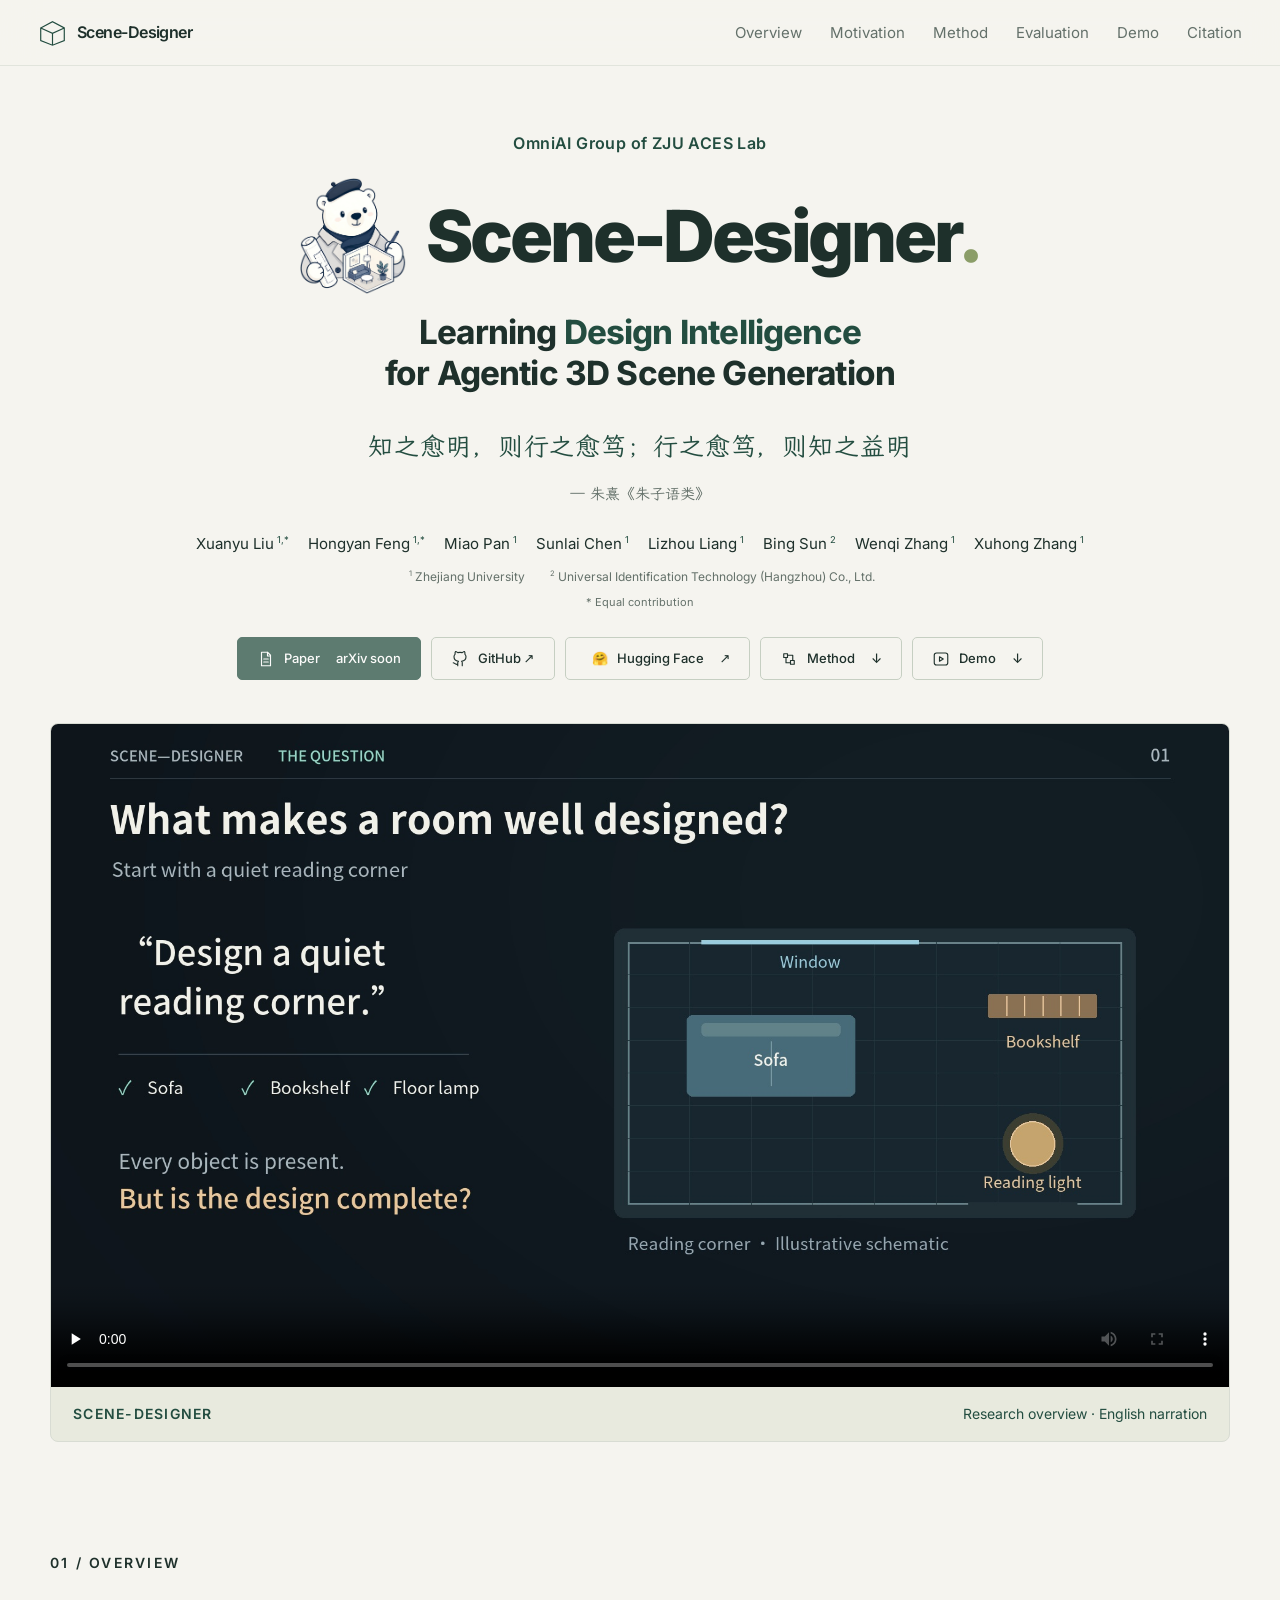
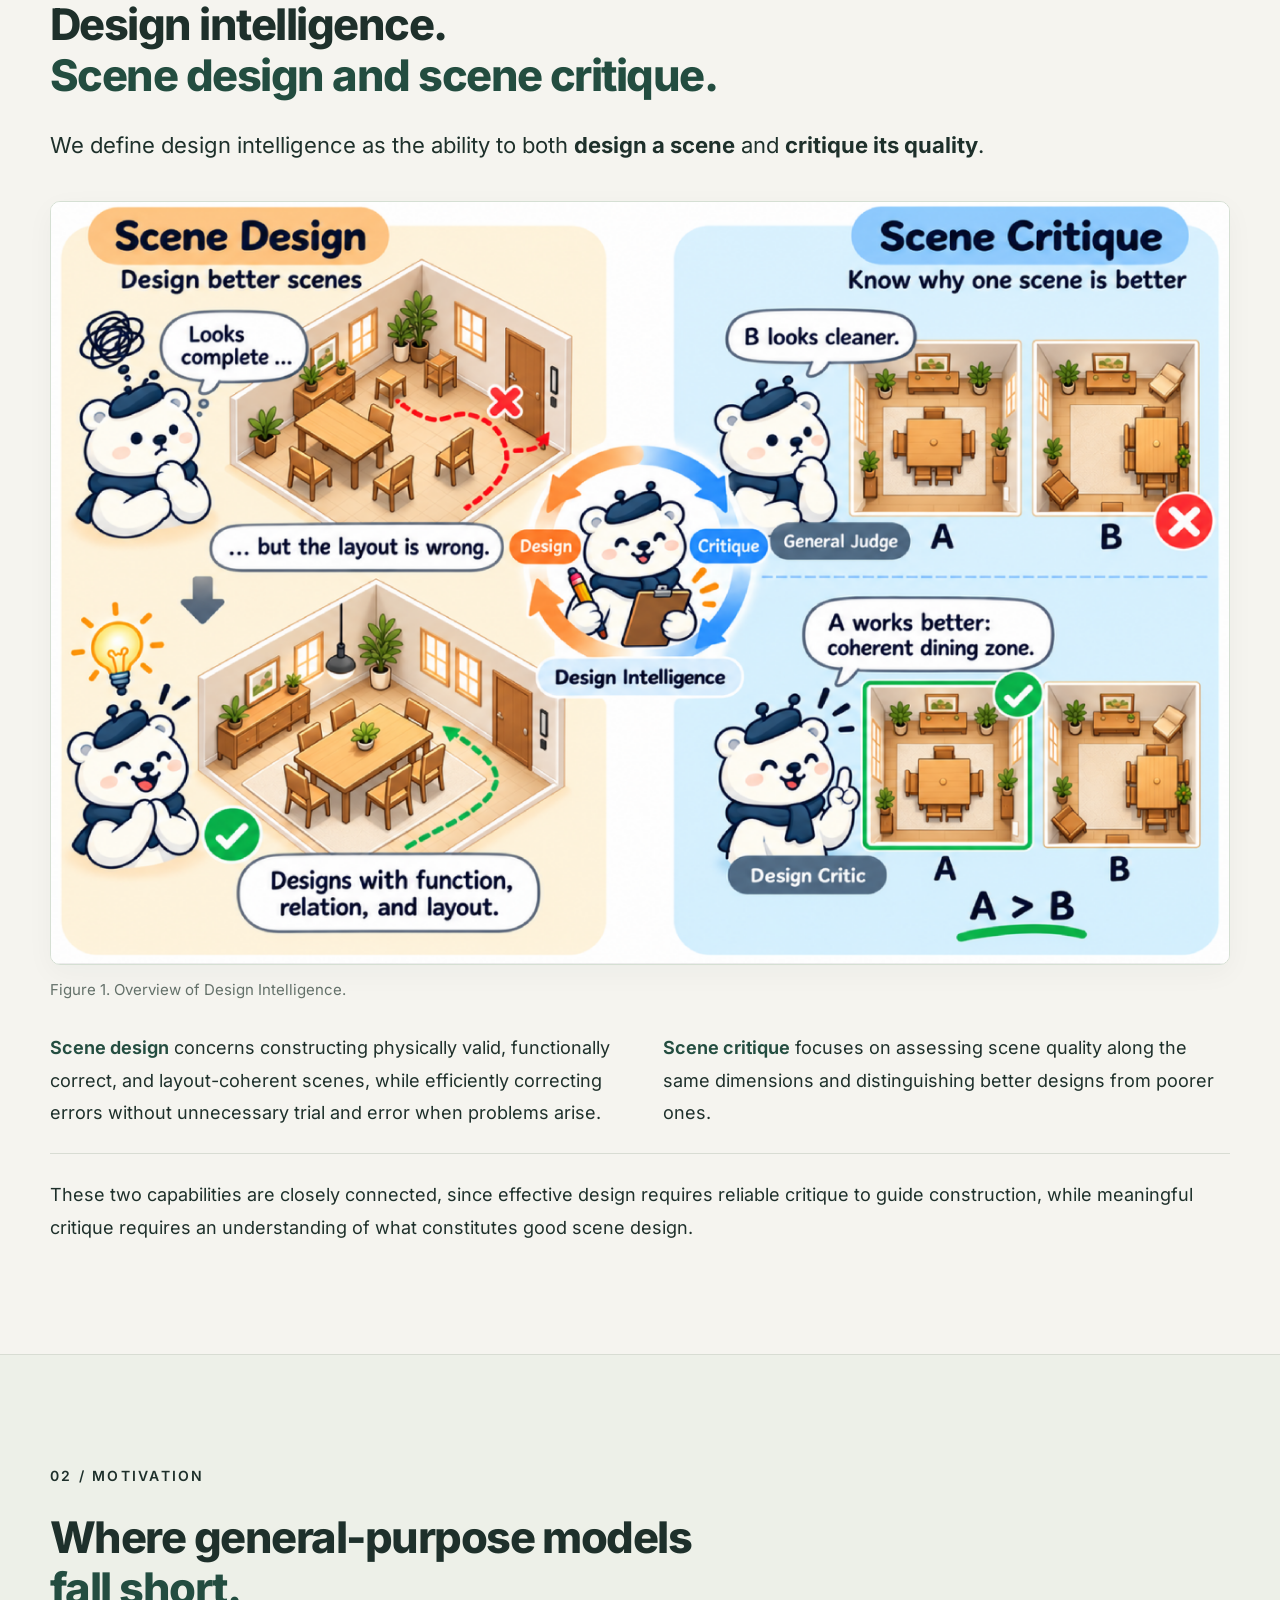
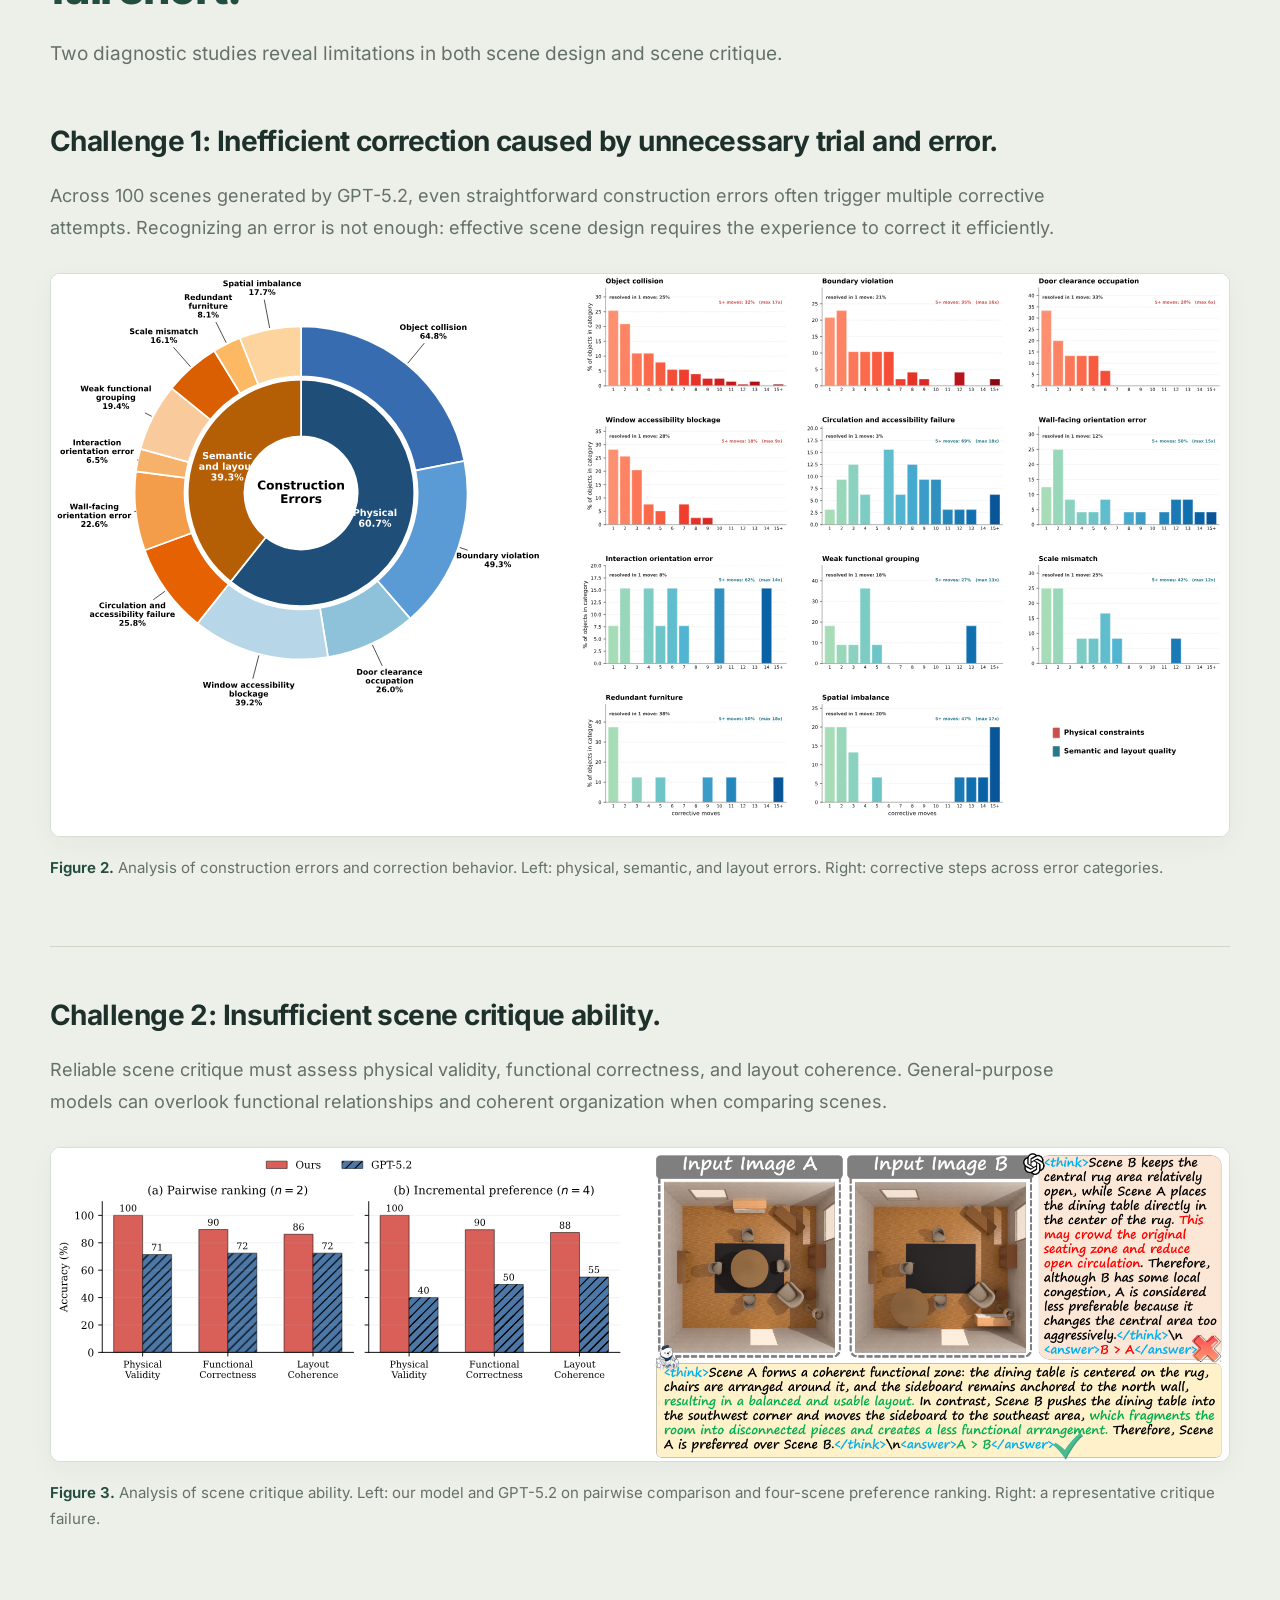
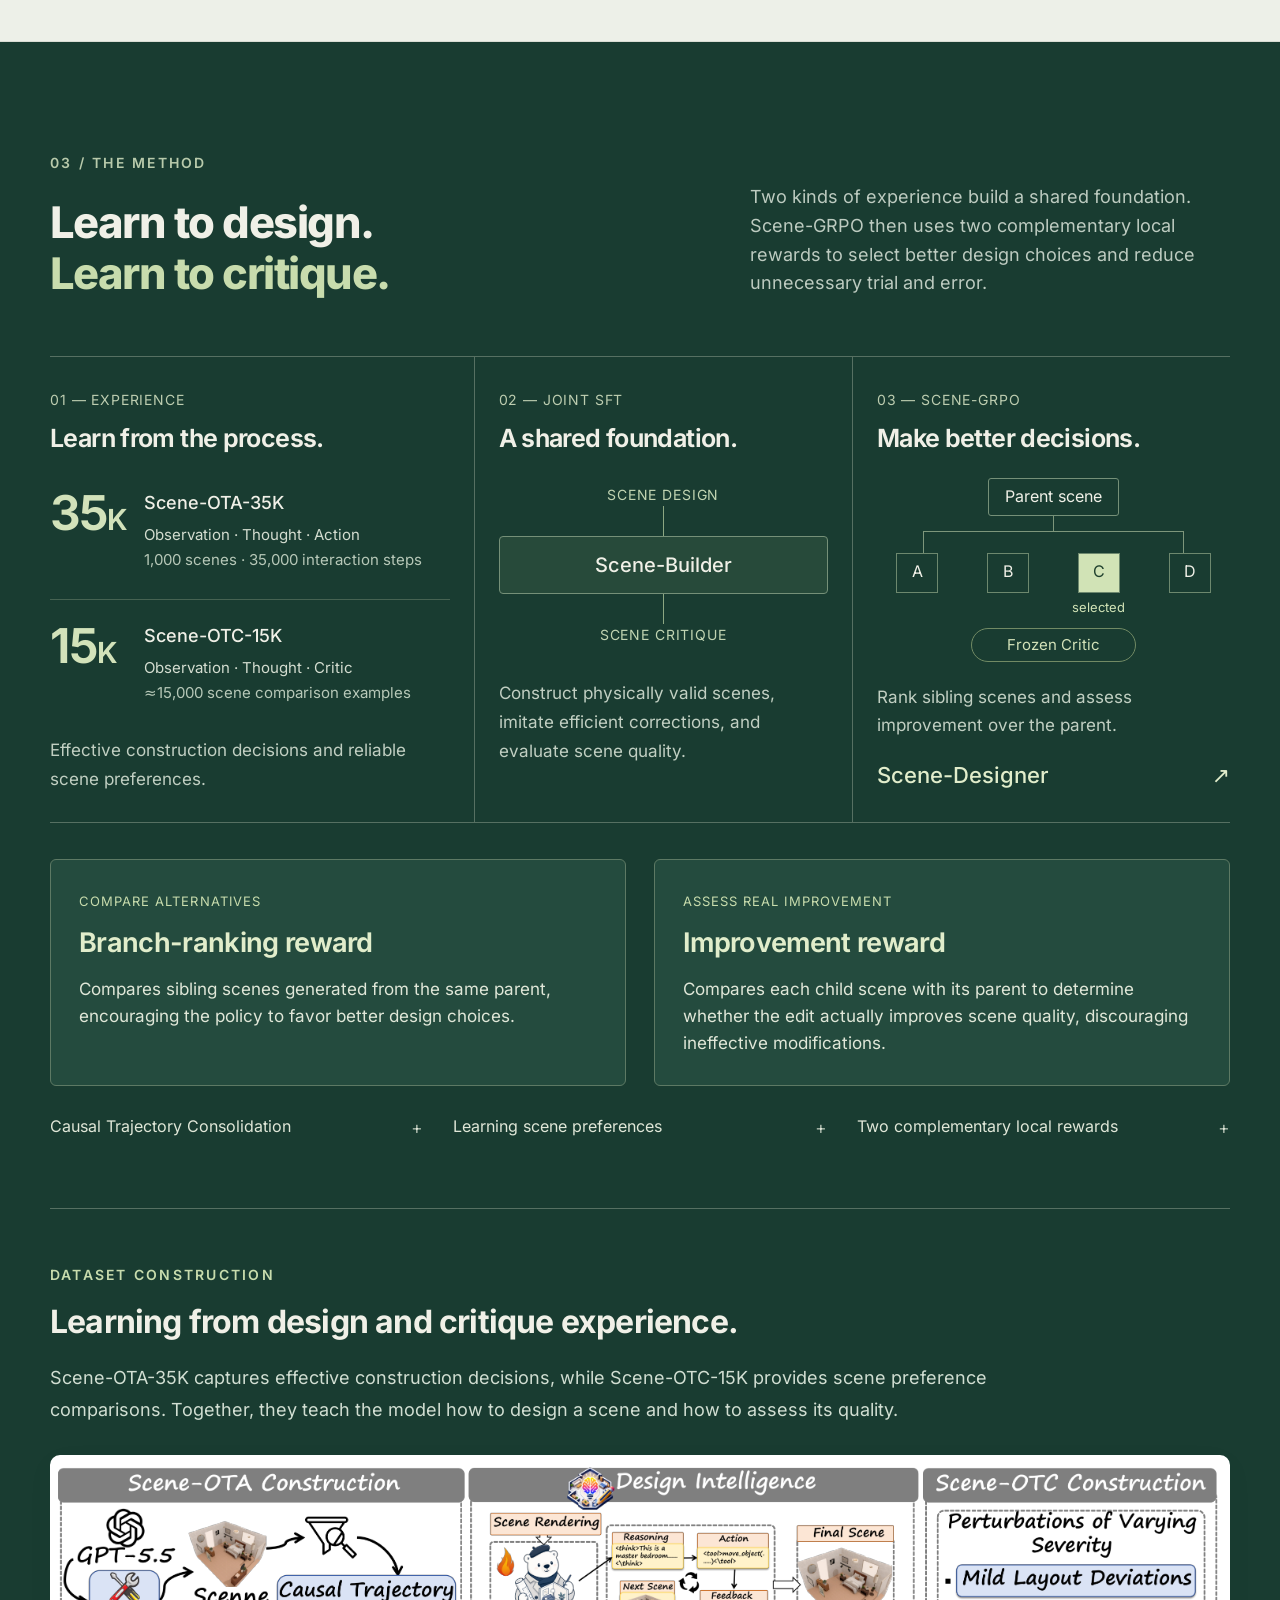
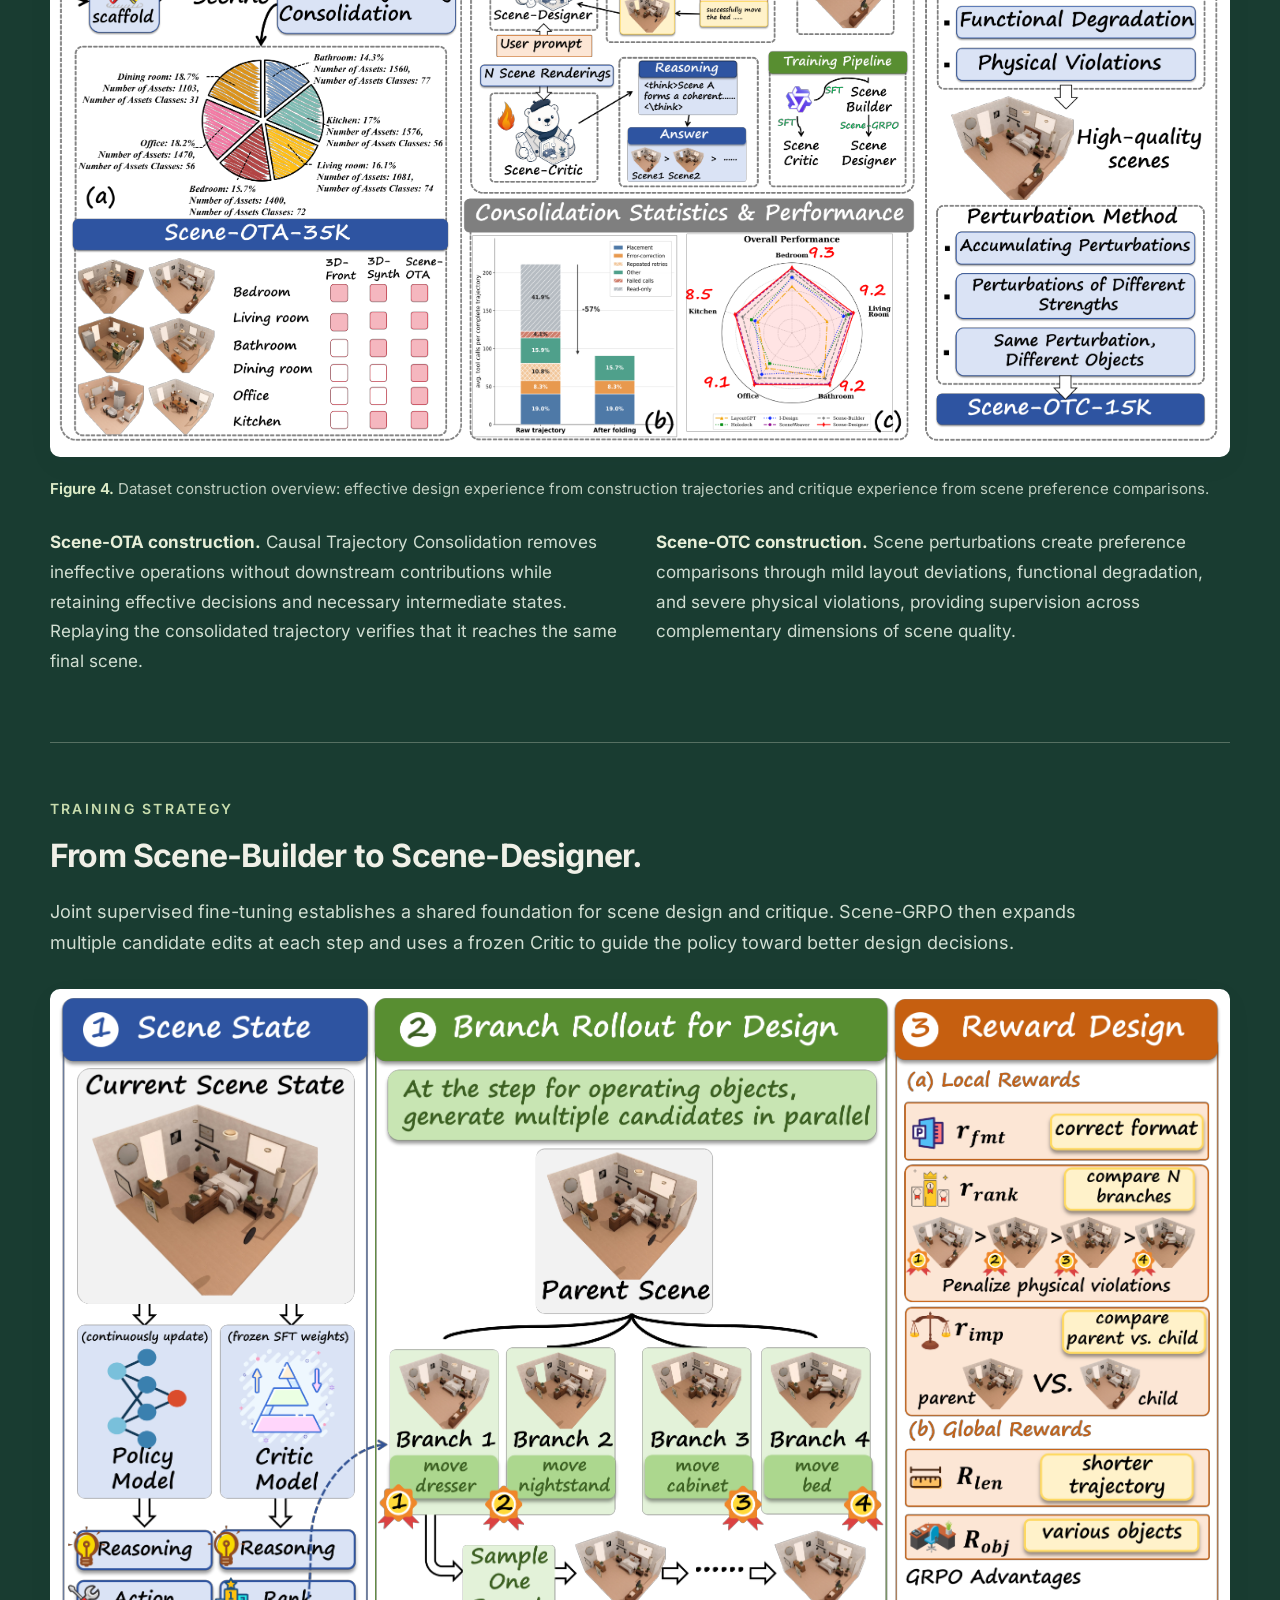
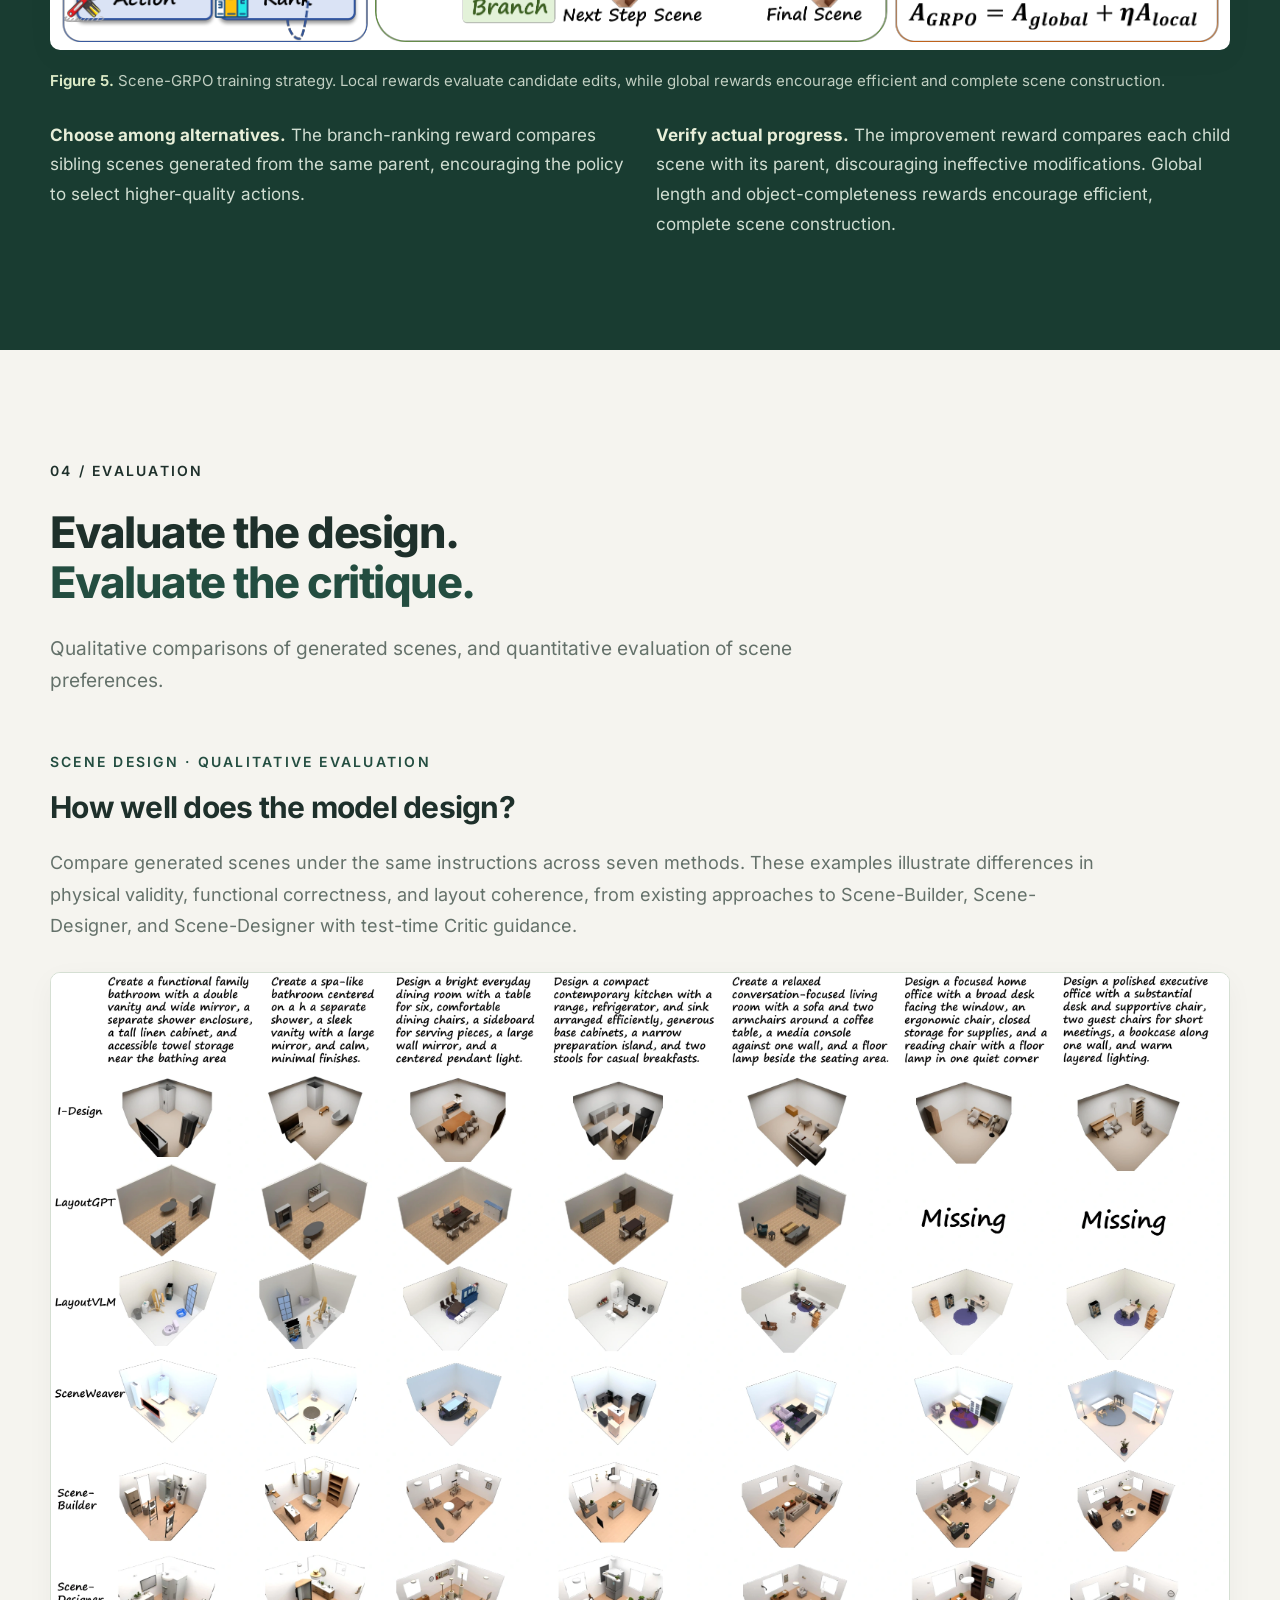
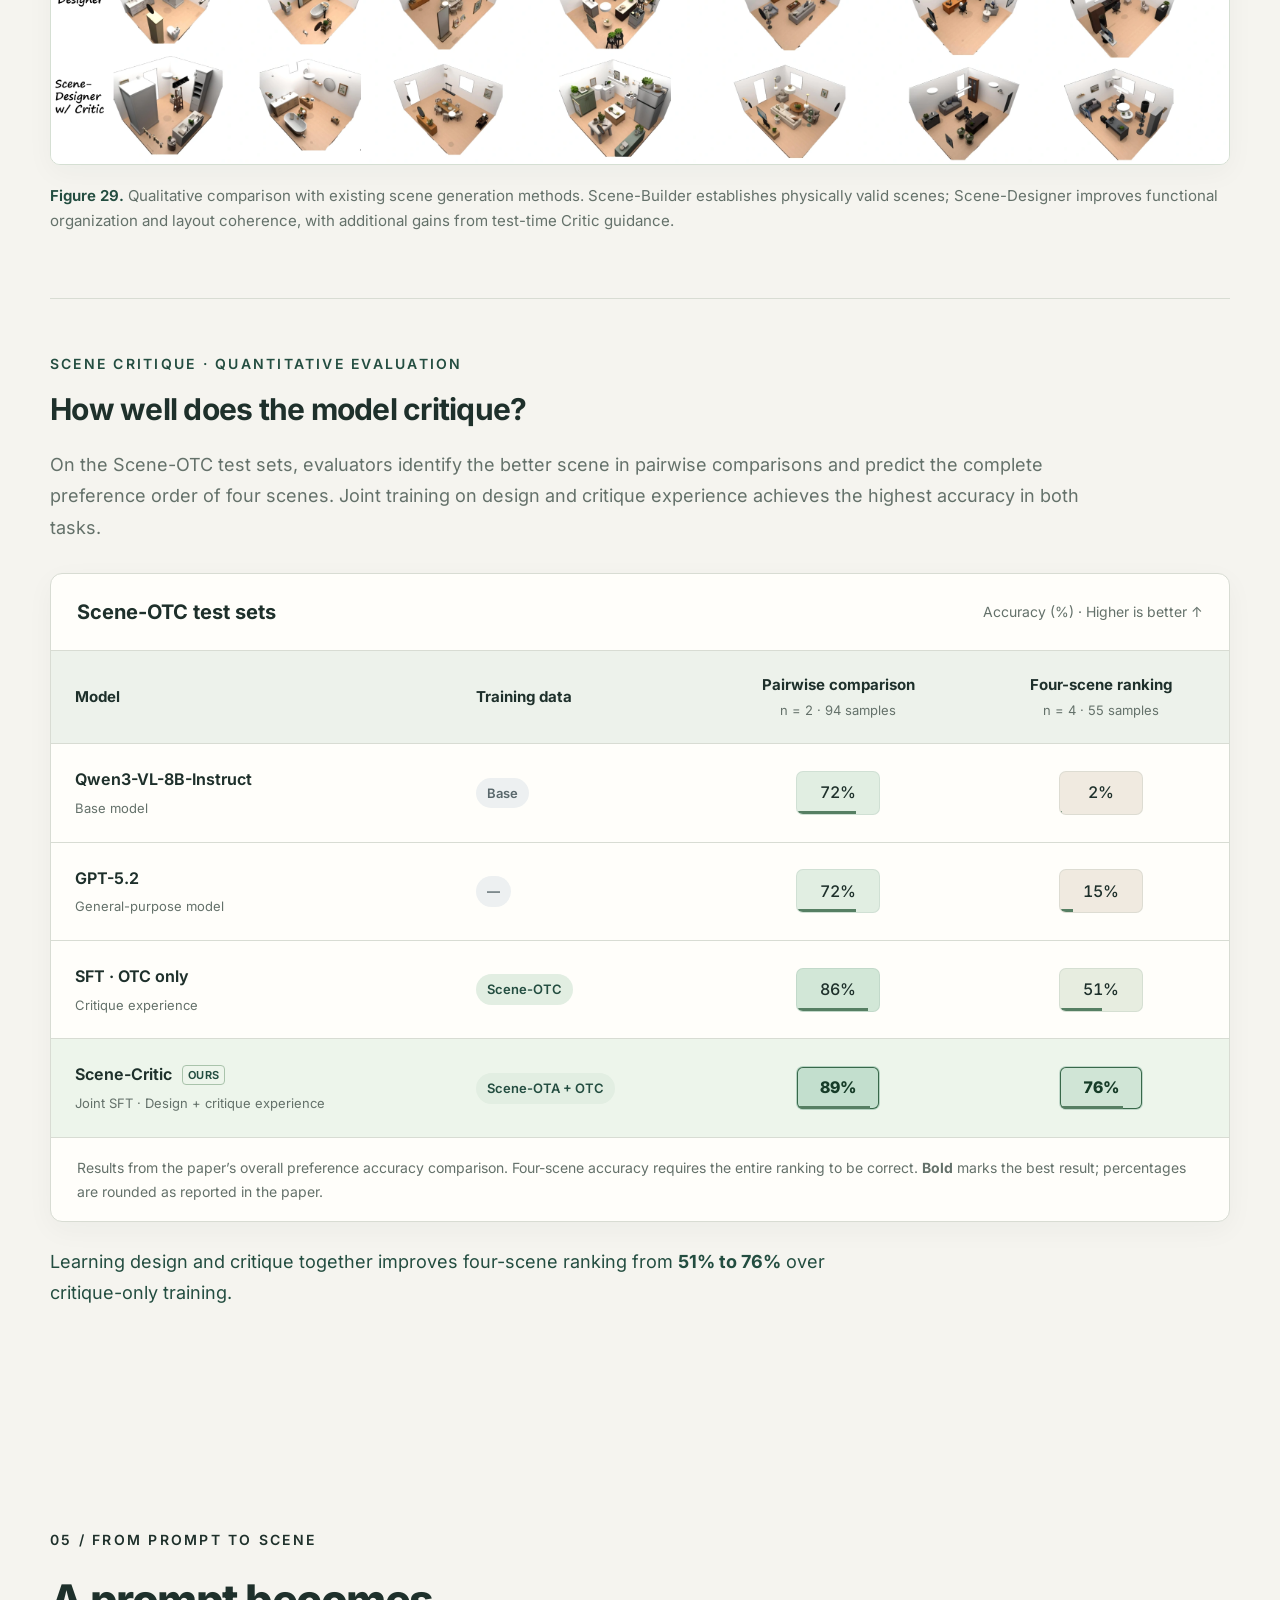
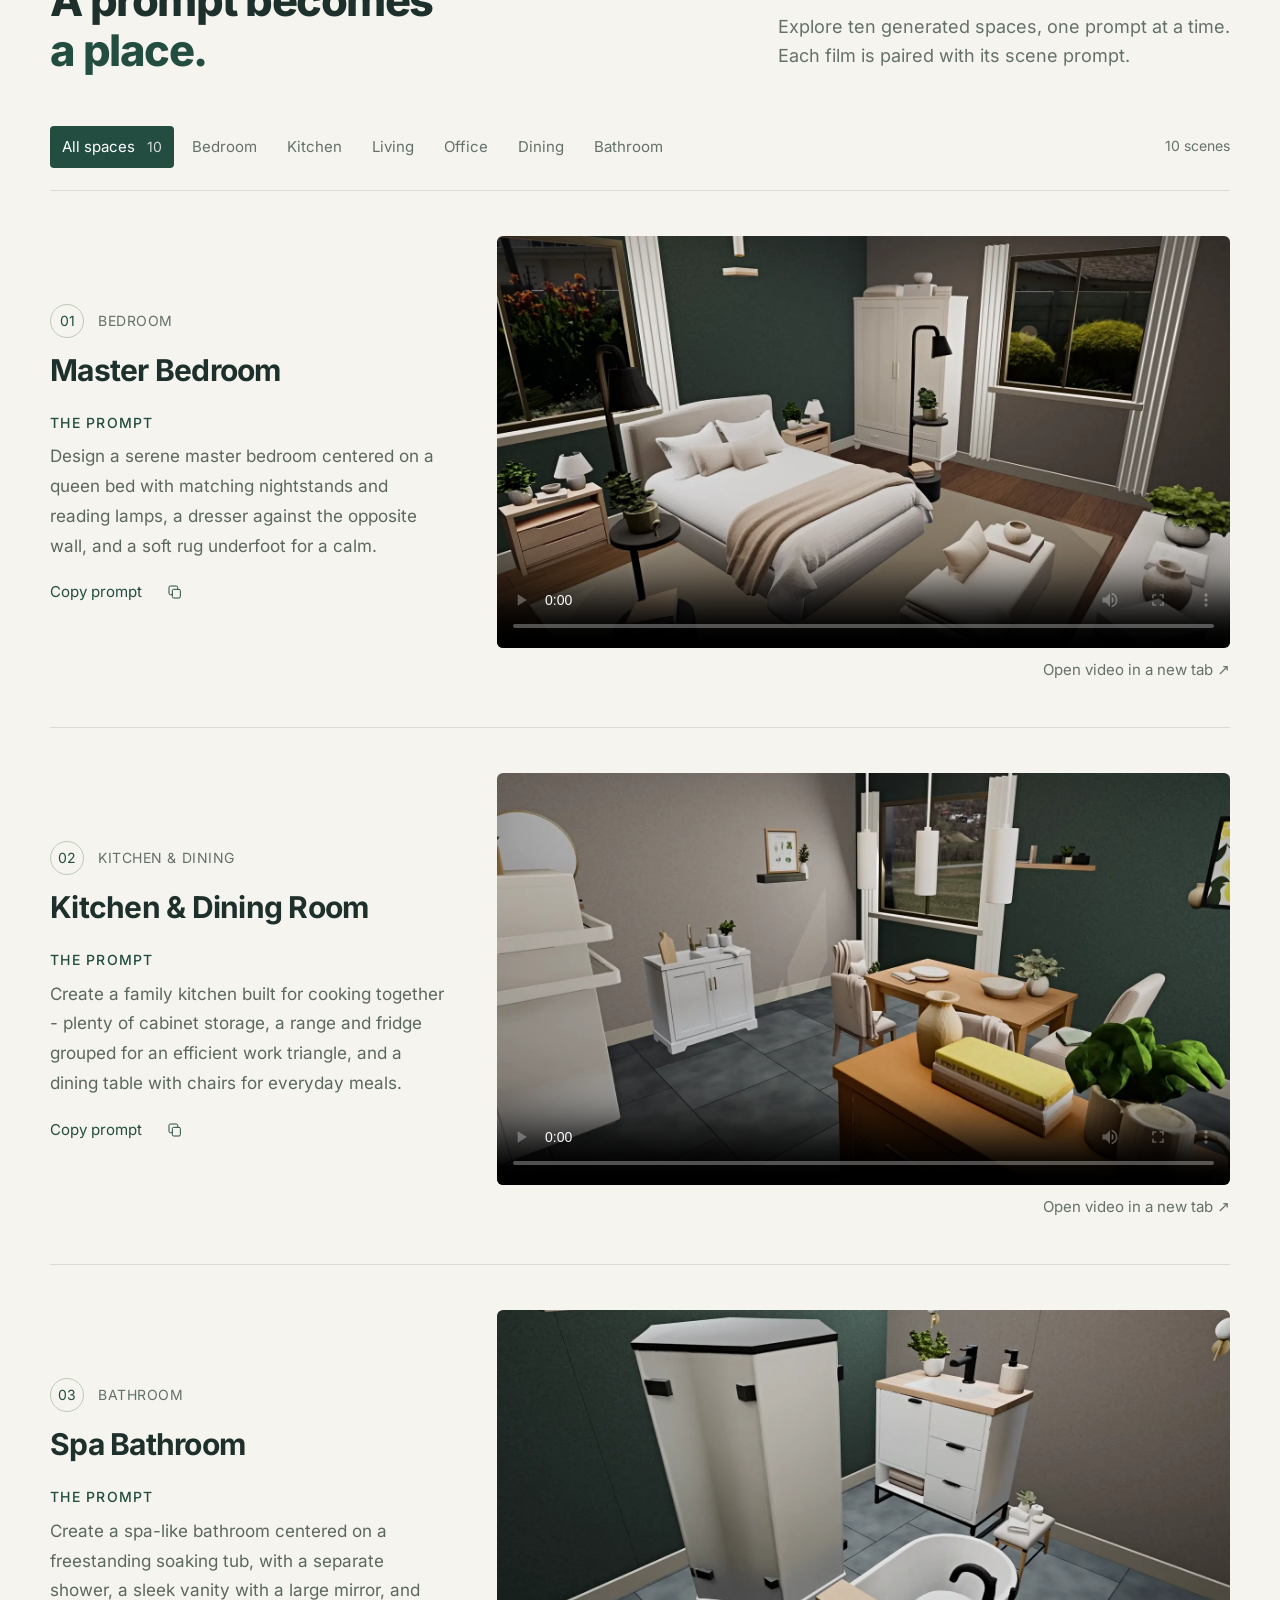
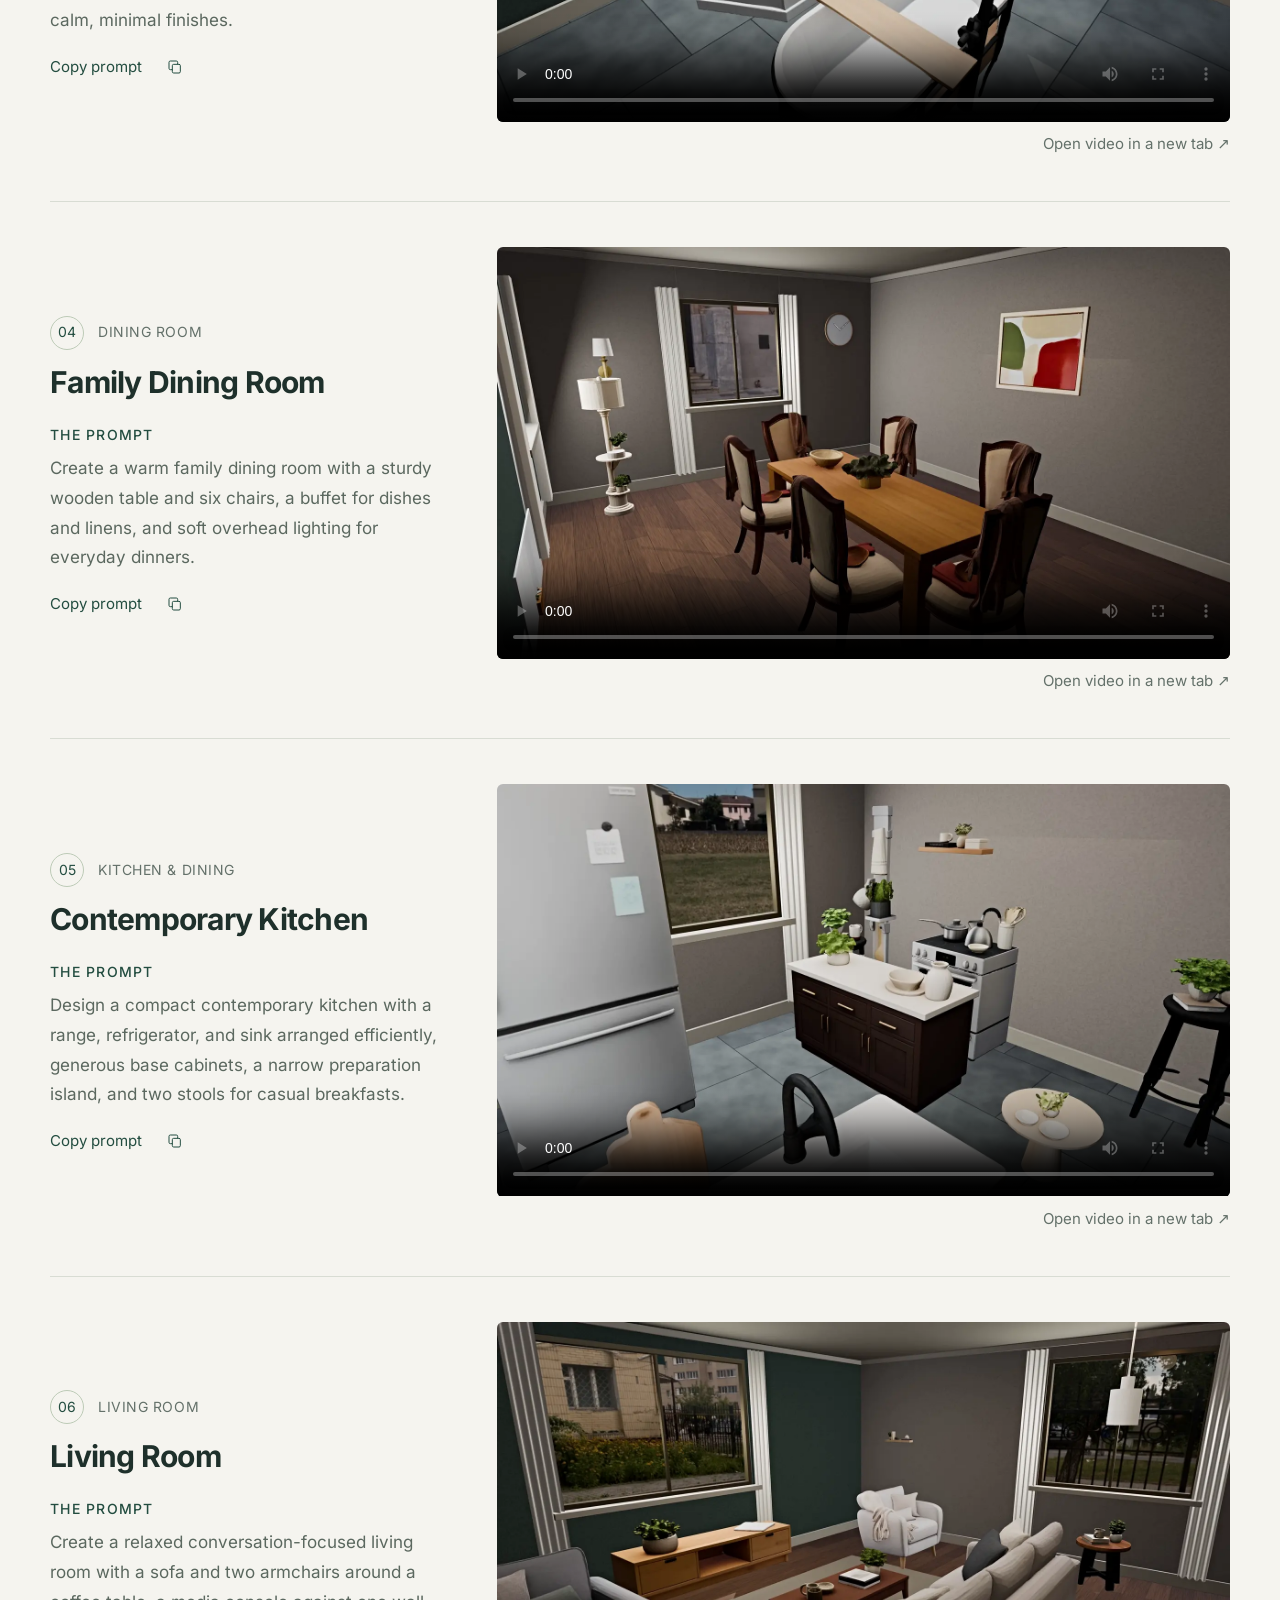
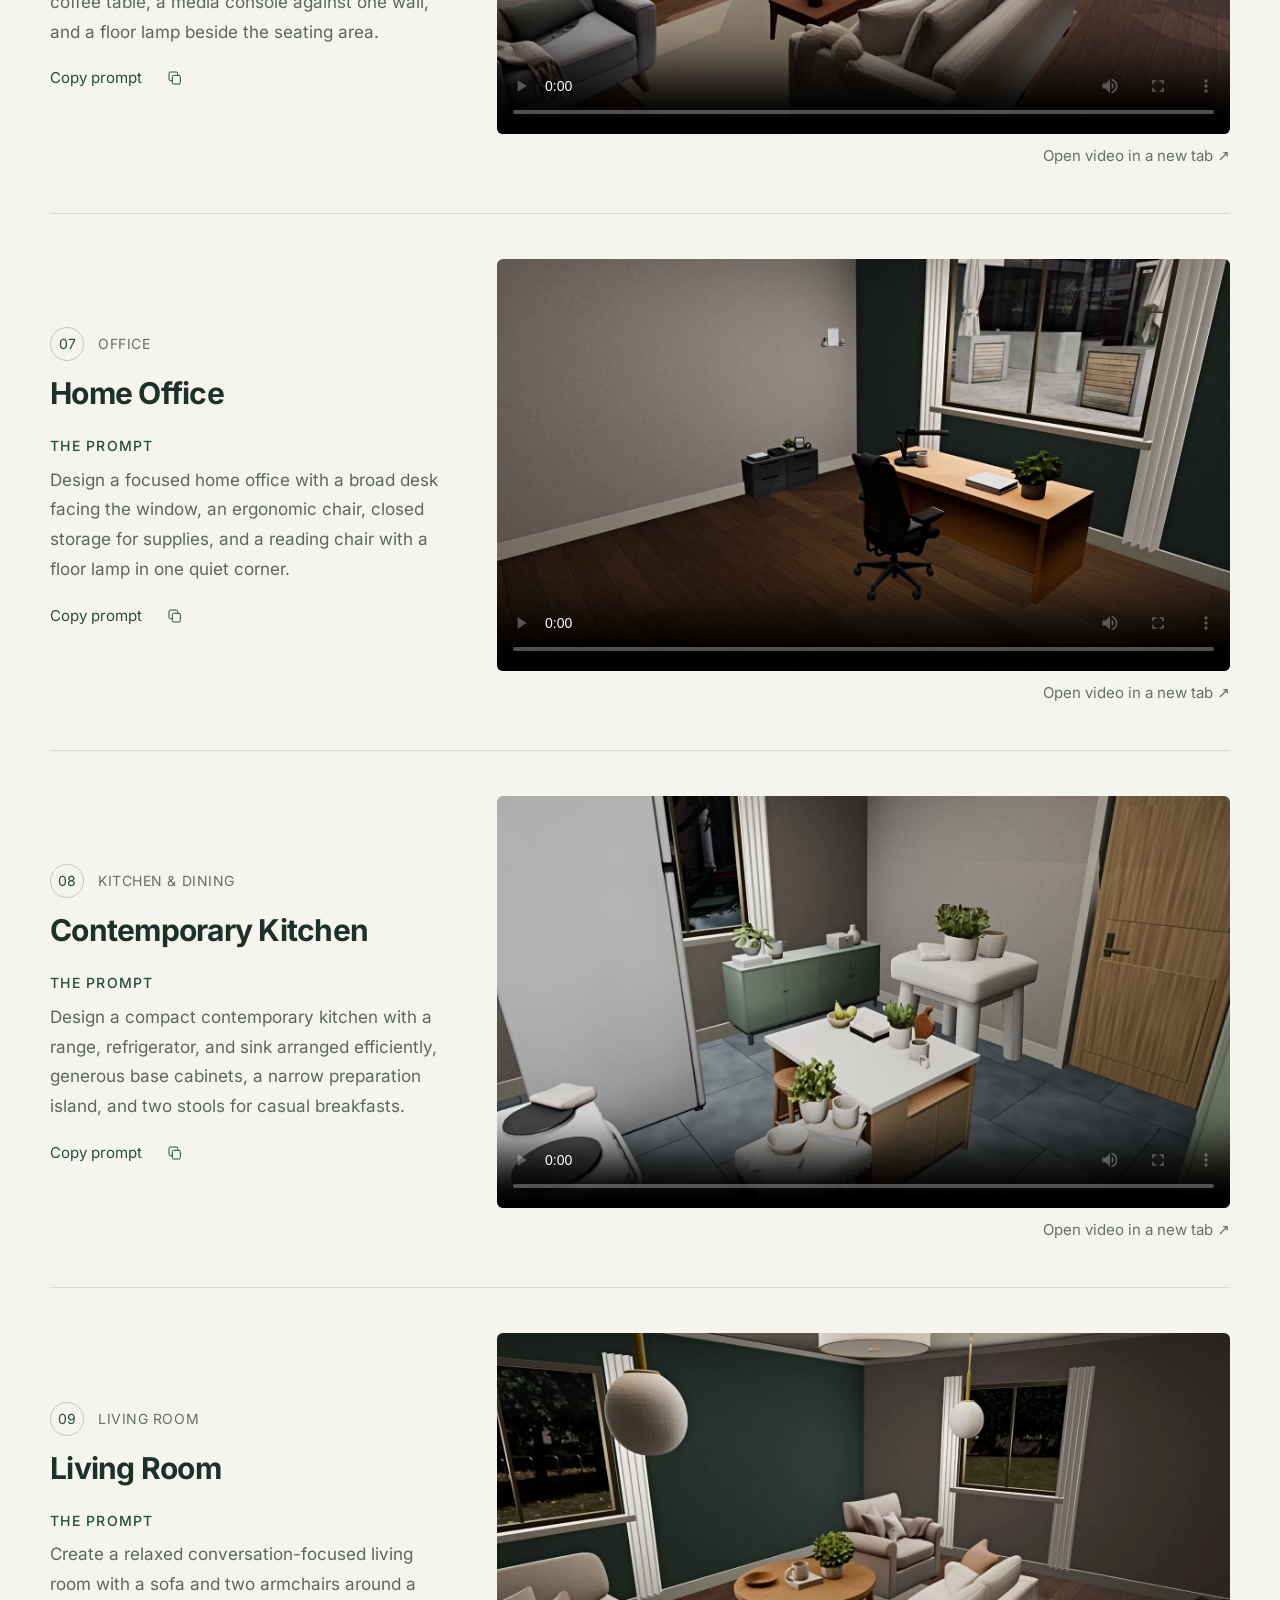
==== commit f0ae2637: "Deploy organization project page and migrate project links" ====
--- a/website/index.html
+++ b/website/index.html
@@ -1,11 +1,11 @@
 <!doctype html>
-<html lang="en"><head><meta charset="utf-8"><meta name="viewport" content="width=device-width,initial-scale=1"><meta name="theme-color" content="#f5f4ef"><title>Scene-Designer | Learning Design Intelligence</title><meta name="description" content="Scene-Designer learns to design and critique 3D scenes. Explore the method, ten prompt-to-scene demos, and the paper from Zhejiang University and Universal Identification Technology."><meta property="og:title" content="Scene-Designer: Learning Design Intelligence"><meta property="og:description" content="The ability to design a scene—and critique its quality. An agentic framework for complete, coherent, usable 3D spaces."><link rel="canonical" href="https://11penguins.github.io/Scene-Designer/"><meta property="og:url" content="https://11penguins.github.io/Scene-Designer/"><meta property="og:image" content="https://11penguins.github.io/Scene-Designer/assets/images/bedroom.webp"><meta property="og:type" content="website"><link rel="icon" href="favicon.svg" type="image/svg+xml"><link rel="preload" href="assets/fonts/inter.woff2" as="font" type="font/woff2" crossorigin><link rel="stylesheet" href="styles.css"><script defer src="app.js"></script></head><body>
+<html lang="en"><head><meta charset="utf-8"><meta name="viewport" content="width=device-width,initial-scale=1"><meta name="theme-color" content="#f5f4ef"><title>Scene-Designer | Learning Design Intelligence</title><meta name="description" content="Scene-Designer learns to design and critique 3D scenes. Explore the method, ten prompt-to-scene demos, and the paper from Zhejiang University and Universal Identification Technology."><meta property="og:title" content="Scene-Designer: Learning Design Intelligence"><meta property="og:description" content="The ability to design a scene—and critique its quality. An agentic framework for complete, coherent, usable 3D spaces."><link rel="canonical" href="https://zju-omniai.github.io/Scene-Designer/"><meta property="og:url" content="https://zju-omniai.github.io/Scene-Designer/"><meta property="og:image" content="https://zju-omniai.github.io/Scene-Designer/assets/images/bedroom.webp"><meta property="og:type" content="website"><link rel="icon" href="favicon.svg" type="image/svg+xml"><link rel="preload" href="assets/fonts/inter.woff2" as="font" type="font/woff2" crossorigin><link rel="stylesheet" href="styles.css"><script defer src="app.js"></script></head><body>
 <a class="skip-link" href="#main">Skip to content</a>
 <header class="site-header"><div class="header-inner"><a class="wordmark" href="#top" aria-label="Scene-Designer home"><svg viewBox="0 0 32 32" aria-hidden="true"><path d="m3 11 13-7 13 7v14l-13 5-13-5zM3 11l13 6 13-6M16 17v13"/></svg><span>Scene-Designer</span></a><nav aria-label="Main navigation"><a href="#overview">Overview</a><a href="#motivation">Motivation</a><a href="#method">Method</a><a href="#evaluation">Evaluation</a><a href="#demo">Demo</a><a href="#citation">Citation</a></nav></div></header>
 <main id="main"><section class="hero wrap" id="top"><p class="eyebrow hero-kicker">OmniAI Group of ZJU ACES Lab</p><h1><span class="hero-brand"><img class="hero-title-logo" src="assets/images/title.png" alt="Scene-Designer bear logo" width="1500" height="1650" fetchpriority="high"><span class="hero-name">Scene-Designer<span class="title-dot">.</span></span></span><span class="paper-title">Learning <em>Design Intelligence</em><br>for Agentic 3D Scene Generation</span></h1>
 <figure class="opening-quote" lang="zh-CN"><blockquote>知之愈明，则行之愈笃；行之愈笃，则知之益明</blockquote><figcaption>— 朱熹《朱子语类》</figcaption></figure>
 <div class="authors"><span>Xuanyu Liu<sup>1,*</sup></span><span>Hongyan Feng<sup>1,*</sup></span><span>Miao Pan<sup>1</sup></span><span>Sunlai Chen<sup>1</sup></span><span>Lizhou Liang<sup>1</sup></span><span>Bing Sun<sup>2</sup></span><span>Wenqi Zhang<sup>1</sup></span><span>Xuhong Zhang<sup>1</sup></span></div><div class="affiliations"><span><sup>1</sup> Zhejiang University</span><span><sup>2</sup> Universal Identification Technology (Hangzhou) Co., Ltd.</span></div><p class="equal-contribution">* Equal contribution</p>
-<div class="resources"><button class="resource primary paper-pending" disabled aria-label="Paper: arXiv link coming soon"><svg viewBox="0 0 24 24" fill="none" stroke="currentColor" stroke-width="1.5" stroke-linecap="round" stroke-linejoin="round" aria-hidden="true"><path d="M6 3h8l4 4v14H6z"/><path d="M14 3v5h4M9 12h6M9 16h6"/></svg>Paper <span>arXiv soon</span></button><a class="resource" href="https://github.com/11penguins/Scene-Designer" target="_blank" rel="noopener"><svg viewBox="0 0 24 24" fill="none" stroke="currentColor" stroke-width="1.5" stroke-linecap="round" stroke-linejoin="round" aria-hidden="true"><path d="M9 19c-4 1-4-2-6-2m12 4v-4c0-1-.3-2-1-2 3-.3 6-1.5 6-6a5 5 0 0 0-1.5-3.5A4.6 4.6 0 0 0 18 2s-1 0-3 1.5a12 12 0 0 0-6 0C7 2 6 2 6 2a4.6 4.6 0 0 0-.5 3.5A5 5 0 0 0 4 9c0 4.5 3 5.7 6 6-.7.5-1 1-1 2v4"/></svg>GitHub ↗</a><a class="resource hf-resource" href="https://huggingface.co/XuanyuLiu" target="_blank" rel="noopener" aria-label="Xuanyu Liu on Hugging Face"><span aria-hidden="true">🤗</span>Hugging Face <span aria-hidden="true">↗</span></a><a class="resource" href="#method"><svg viewBox="0 0 24 24" fill="none" stroke="currentColor" stroke-width="1.5" stroke-linecap="round" stroke-linejoin="round" aria-hidden="true"><path d="M5 5h5v5H5zM14 14h5v5h-5zM8 10v7h6M10 7h7v7"/></svg>Method <span aria-hidden="true">↓</span></a><a class="resource" href="#demo"><svg viewBox="0 0 24 24" fill="none" stroke="currentColor" stroke-width="1.5" stroke-linecap="round" stroke-linejoin="round" aria-hidden="true"><rect x="3" y="4" width="18" height="16" rx="3"/><path d="m10 9 5 3-5 3z"/></svg>Demo <span aria-hidden="true">↓</span></a></div><p class="sr-only" id="github-status">Repository link coming soon.</p>
+<div class="resources"><button class="resource primary paper-pending" disabled aria-label="Paper: arXiv link coming soon"><svg viewBox="0 0 24 24" fill="none" stroke="currentColor" stroke-width="1.5" stroke-linecap="round" stroke-linejoin="round" aria-hidden="true"><path d="M6 3h8l4 4v14H6z"/><path d="M14 3v5h4M9 12h6M9 16h6"/></svg>Paper <span>arXiv soon</span></button><a class="resource" href="https://github.com/ZJU-OmniAI/Scene-Designer" target="_blank" rel="noopener"><svg viewBox="0 0 24 24" fill="none" stroke="currentColor" stroke-width="1.5" stroke-linecap="round" stroke-linejoin="round" aria-hidden="true"><path d="M9 19c-4 1-4-2-6-2m12 4v-4c0-1-.3-2-1-2 3-.3 6-1.5 6-6a5 5 0 0 0-1.5-3.5A4.6 4.6 0 0 0 18 2s-1 0-3 1.5a12 12 0 0 0-6 0C7 2 6 2 6 2a4.6 4.6 0 0 0-.5 3.5A5 5 0 0 0 4 9c0 4.5 3 5.7 6 6-.7.5-1 1-1 2v4"/></svg>GitHub ↗</a><a class="resource hf-resource" href="https://huggingface.co/XuanyuLiu" target="_blank" rel="noopener" aria-label="Xuanyu Liu on Hugging Face"><span aria-hidden="true">🤗</span>Hugging Face <span aria-hidden="true">↗</span></a><a class="resource" href="#method"><svg viewBox="0 0 24 24" fill="none" stroke="currentColor" stroke-width="1.5" stroke-linecap="round" stroke-linejoin="round" aria-hidden="true"><path d="M5 5h5v5H5zM14 14h5v5h-5zM8 10v7h6M10 7h7v7"/></svg>Method <span aria-hidden="true">↓</span></a><a class="resource" href="#demo"><svg viewBox="0 0 24 24" fill="none" stroke="currentColor" stroke-width="1.5" stroke-linecap="round" stroke-linejoin="round" aria-hidden="true"><rect x="3" y="4" width="18" height="16" rx="3"/><path d="m10 9 5 3-5 3z"/></svg>Demo <span aria-hidden="true">↓</span></a></div><p class="sr-only" id="github-status">Repository link coming soon.</p>
 <div class="overview-film"><video id="overview-video" controls playsinline preload="none" poster="assets/images/overview-poster.jpg" aria-label="Scene-Designer: English research overview" width="1920" height="1080"><source src="assets/videos/scene-designer-overview-en.mp4" type="video/mp4"><track kind="subtitles" src="assets/overview-en.vtt" srclang="en" label="English"></video><div class="overview-caption"><span>SCENE-DESIGNER</span><span>Research overview · English narration</span></div></div></section>
 <section id="overview" class="motivation wrap section" aria-labelledby="idea-title"><div class="section-intro"><p class="eyebrow">01 / OVERVIEW</p><h2 id="idea-title">Design intelligence.<br><em>Scene design and scene critique.</em></h2><p class="motivation-lead">We define design intelligence as the ability to both <strong>design a scene</strong> and <strong>critique its quality</strong>.</p></div><figure class="motivation-figure"><a class="figure-zoom" data-figure-title="Figure 1" href="assets/images/design-intelligence-figure1.png" target="_blank" rel="noopener" aria-label="Open Figure 1 at full resolution"><img src="assets/images/design-intelligence-figure1.png" alt="Figure 1: Overview of Design Intelligence, comprising scene design and scene critique." width="2600" height="1682" loading="lazy"></a><figcaption>Figure 1. Overview of Design Intelligence.</figcaption></figure><div class="motivation-copy"><p><strong>Scene design</strong> concerns constructing physically valid, functionally correct, and layout-coherent scenes, while efficiently correcting errors without unnecessary trial and error when problems arise.</p><p><strong>Scene critique</strong> focuses on assessing scene quality along the same dimensions and distinguishing better designs from poorer ones.</p><p class="motivation-connection">These two capabilities are closely connected, since effective design requires reliable critique to guide construction, while meaningful critique requires an understanding of what constitutes good scene design.</p></div></section>
 <section id="motivation" class="challenges-section section" aria-labelledby="motivation-title"><div class="wrap"><div class="section-intro"><p class="eyebrow">02 / MOTIVATION</p><h2 id="motivation-title">Where general-purpose models<br><em>fall short.</em></h2><p class="section-lead">Two diagnostic studies reveal limitations in both scene design and scene critique.</p></div>
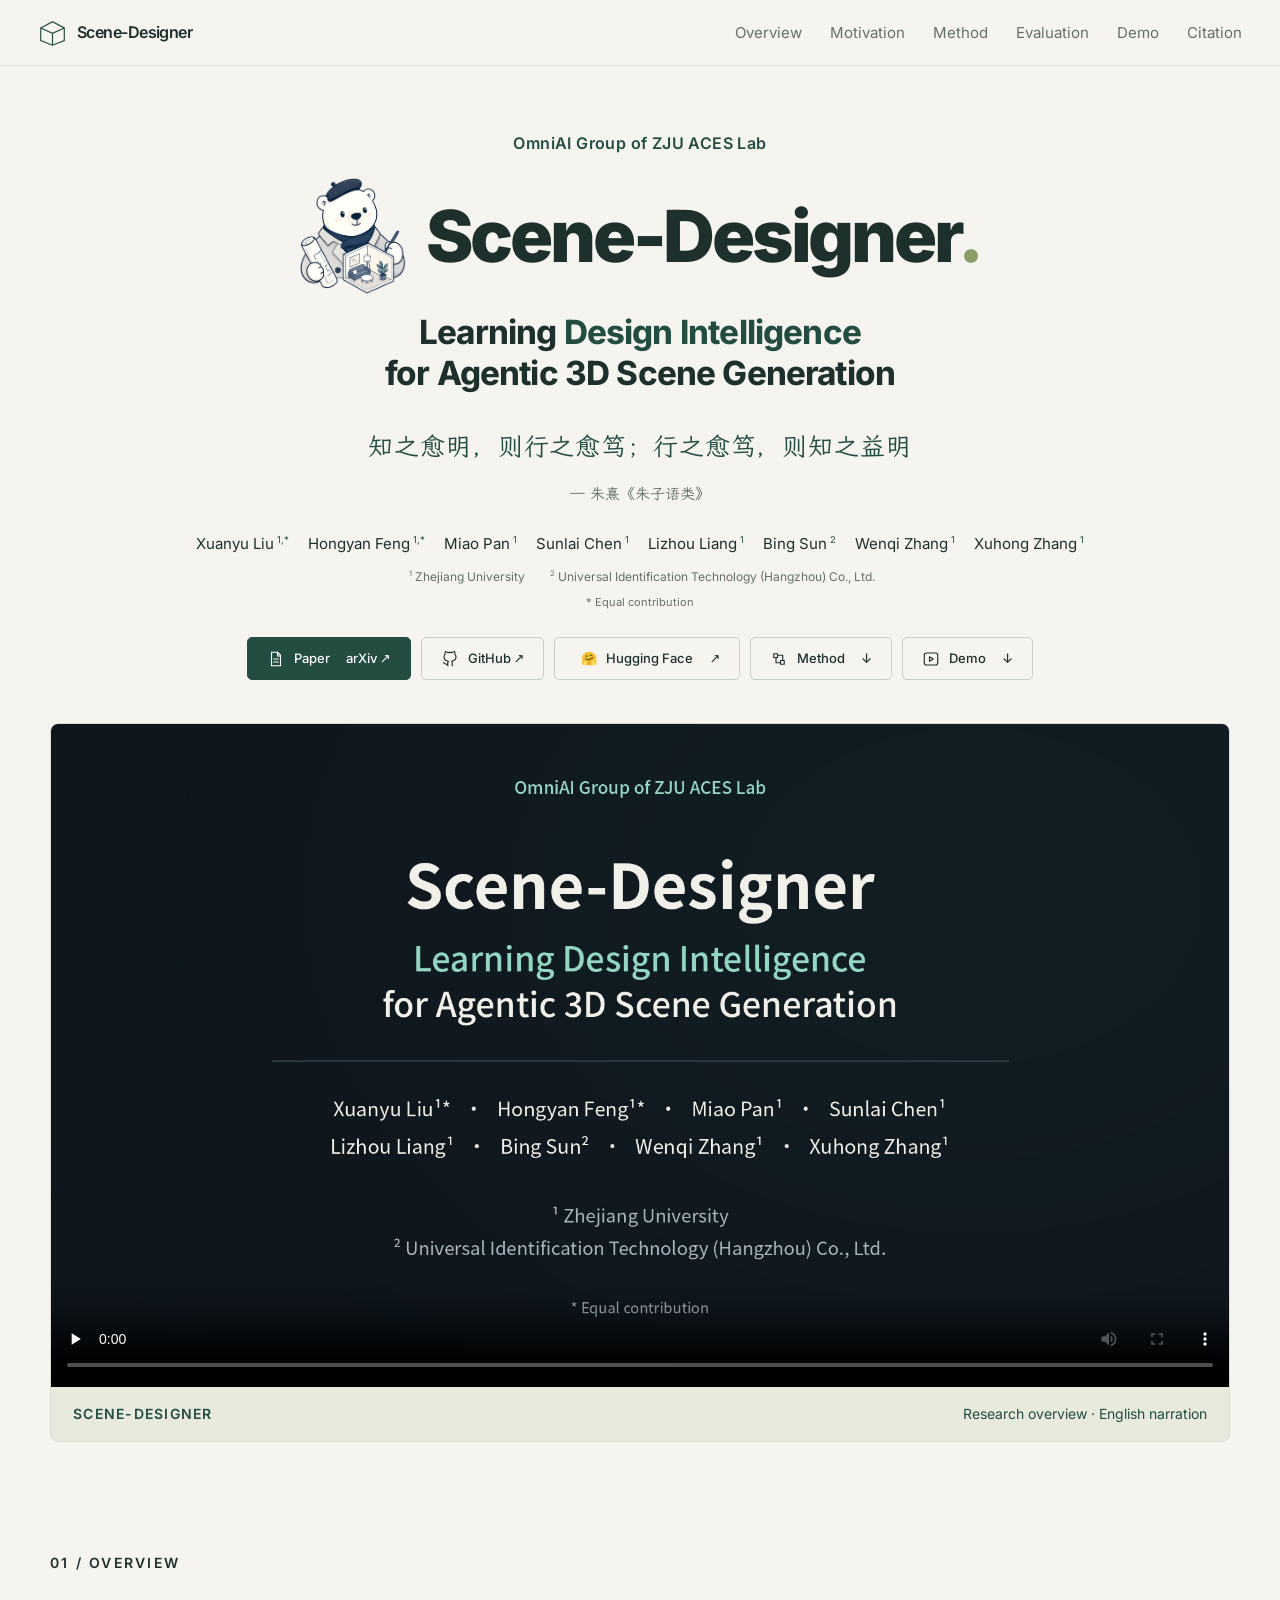
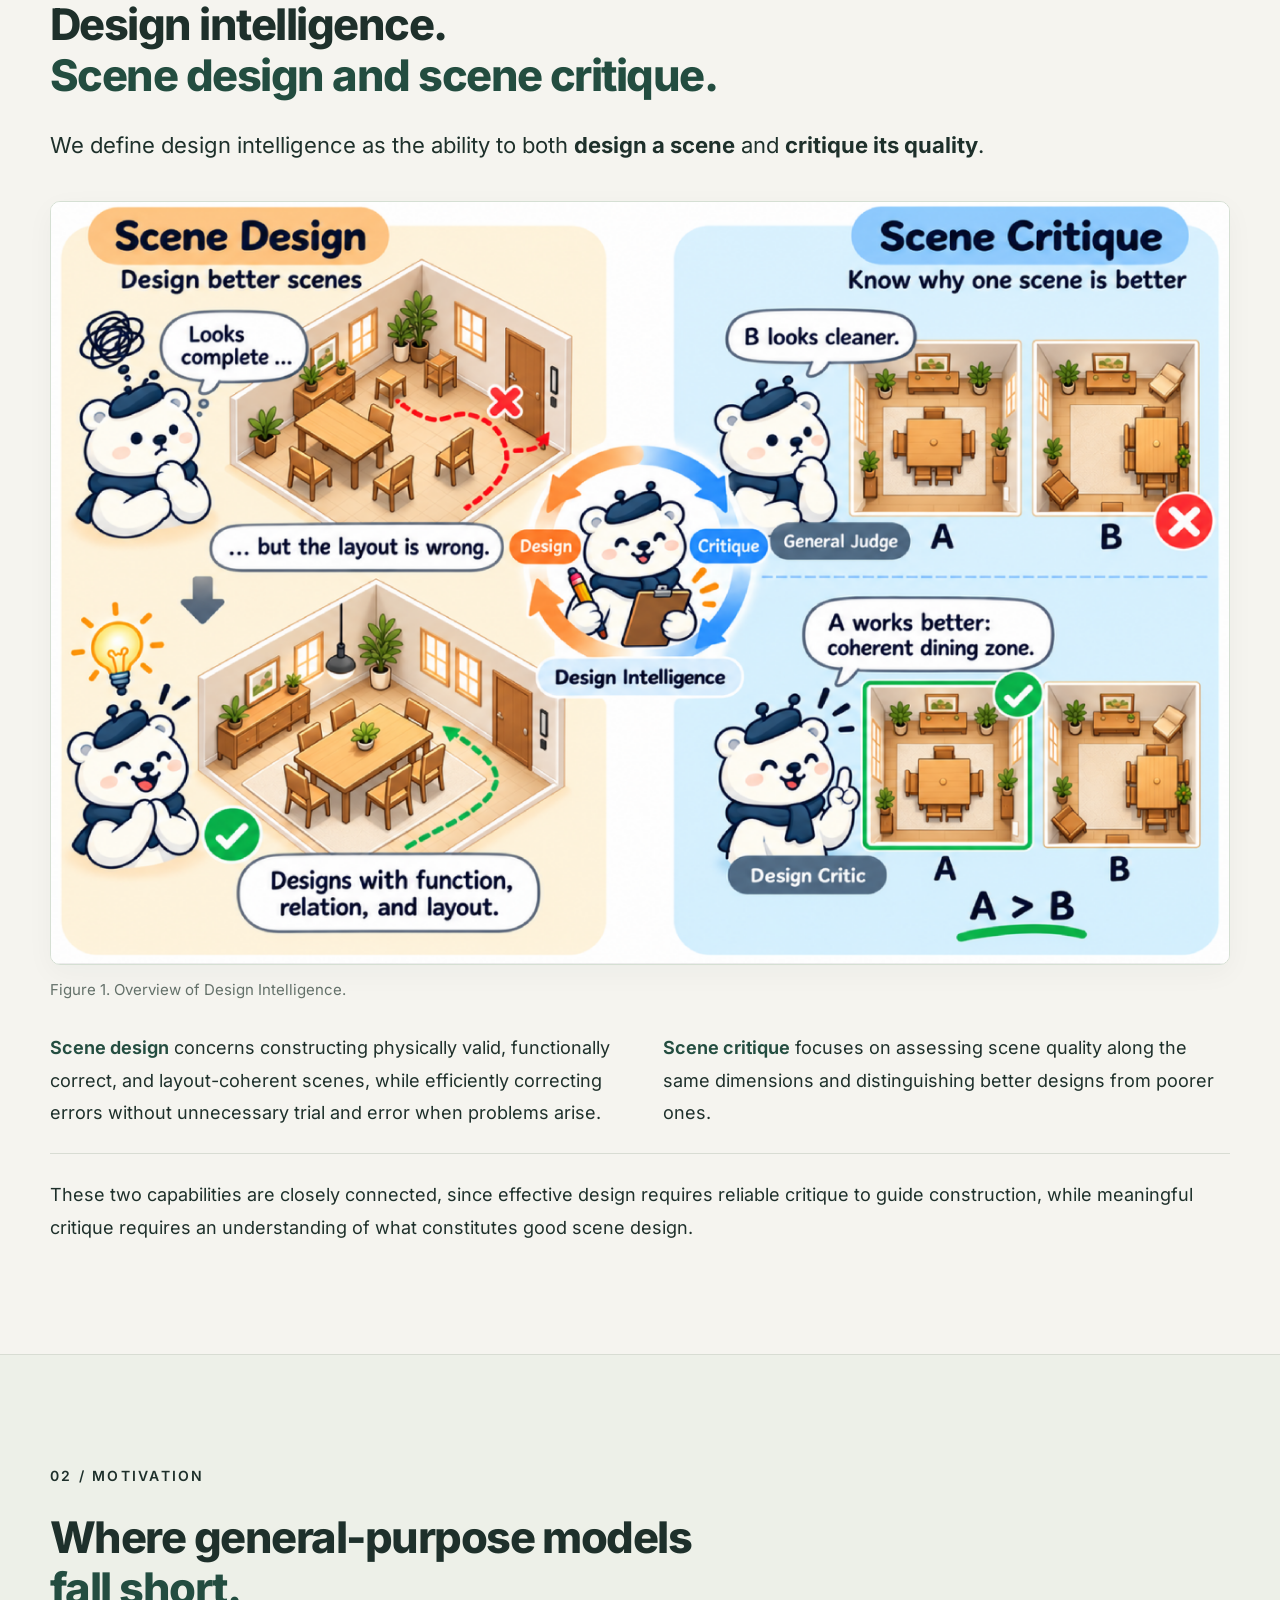
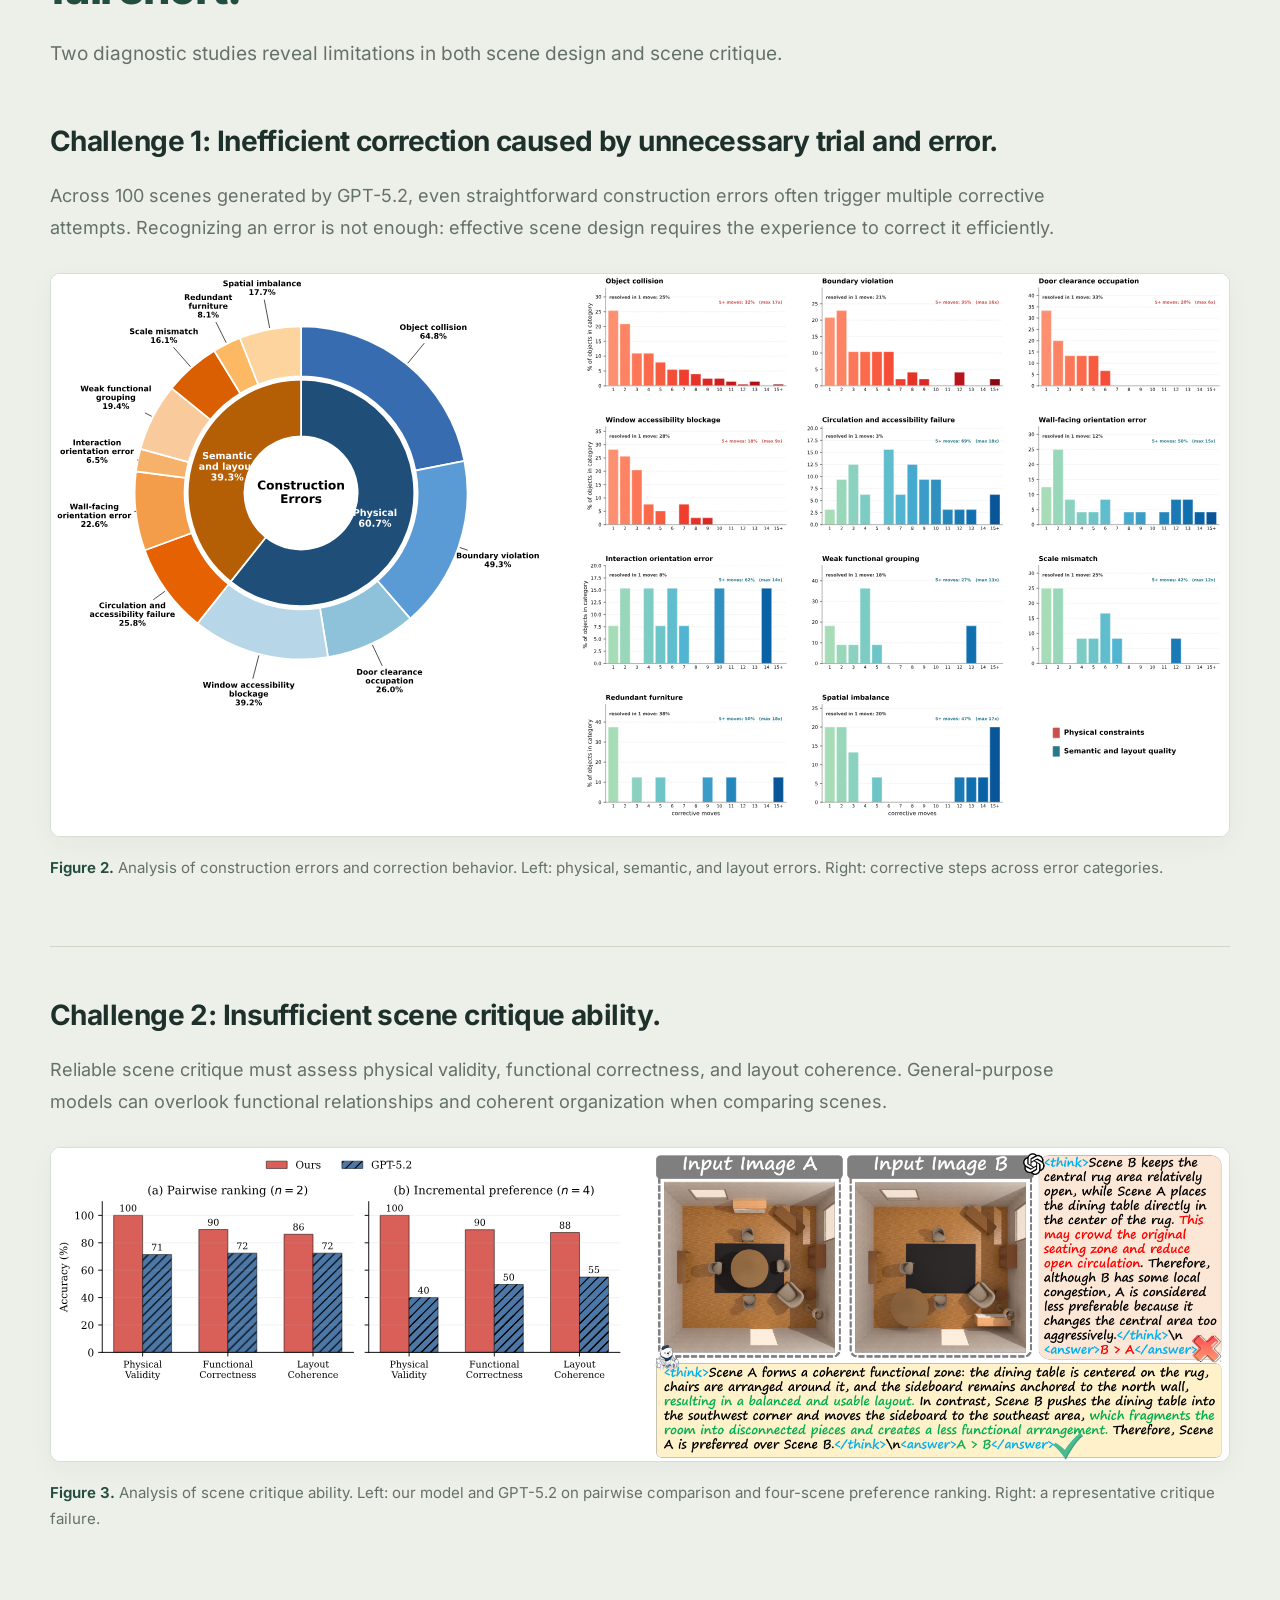
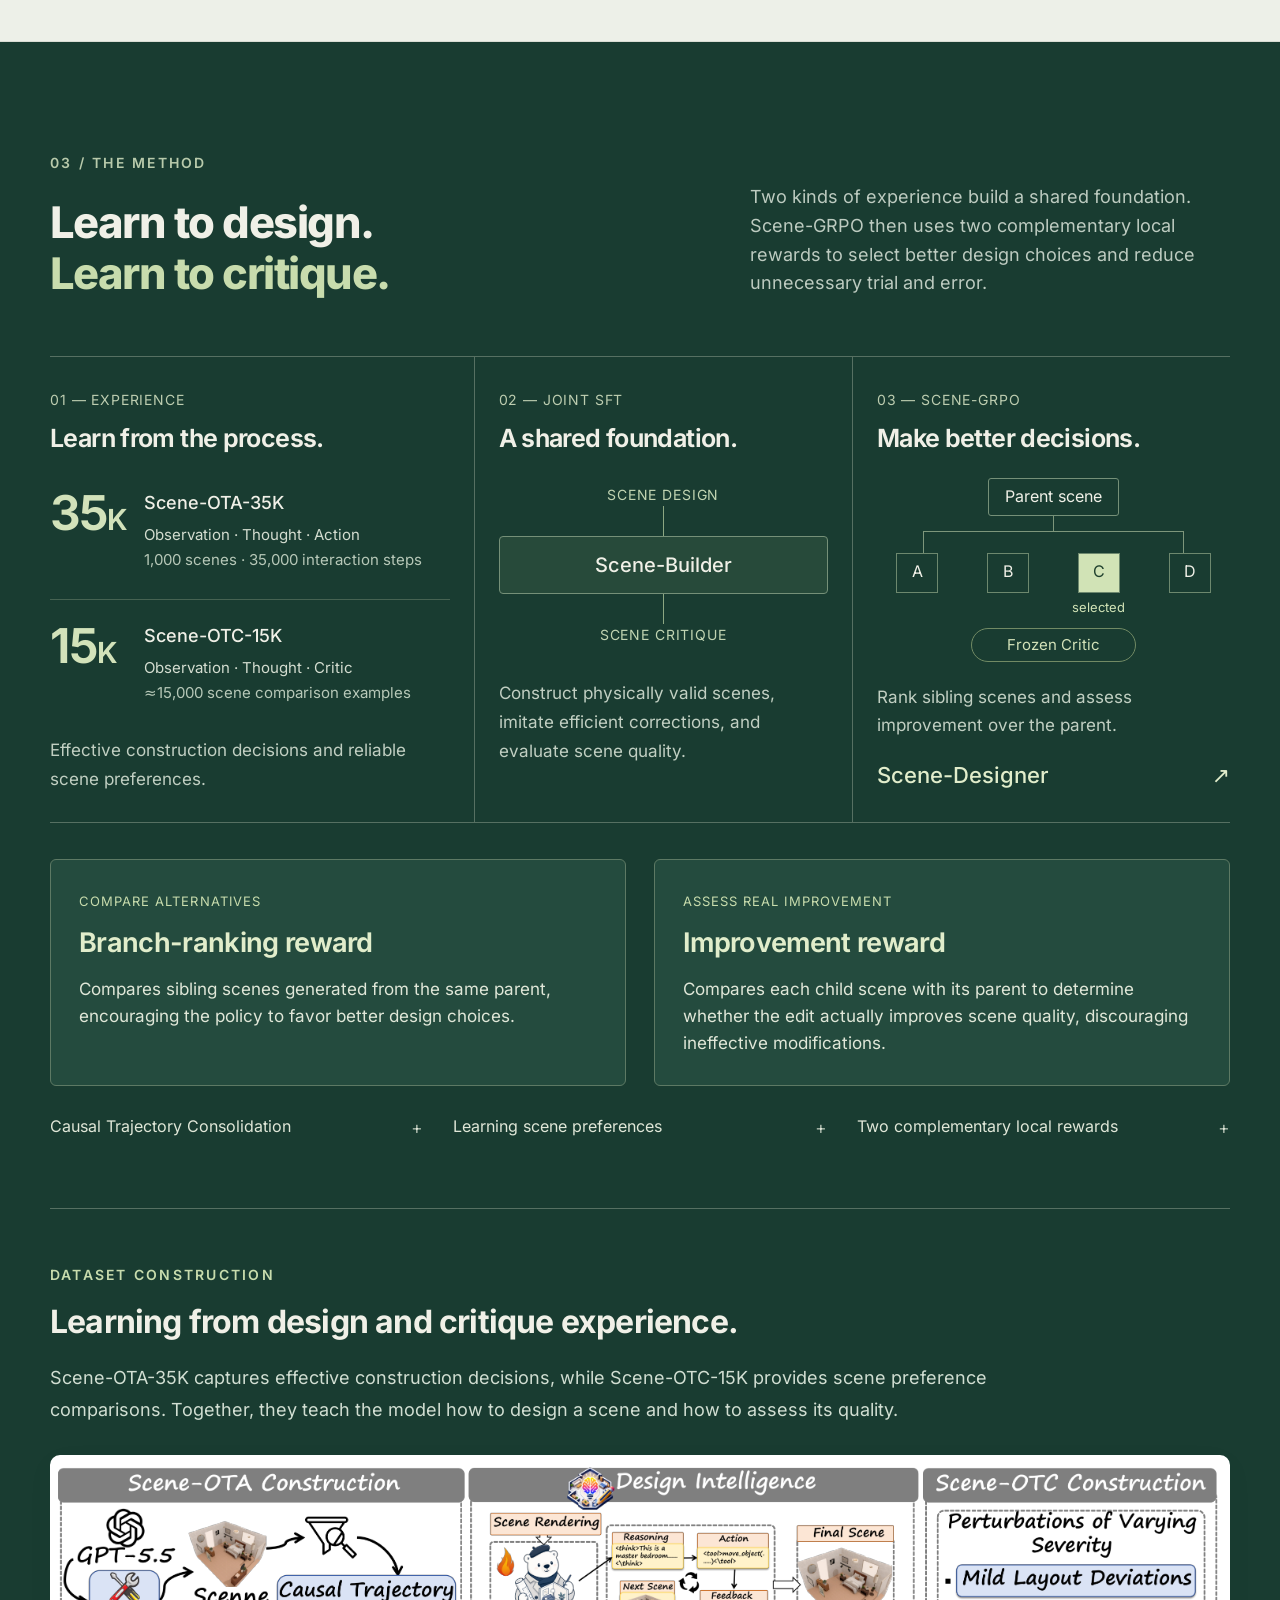
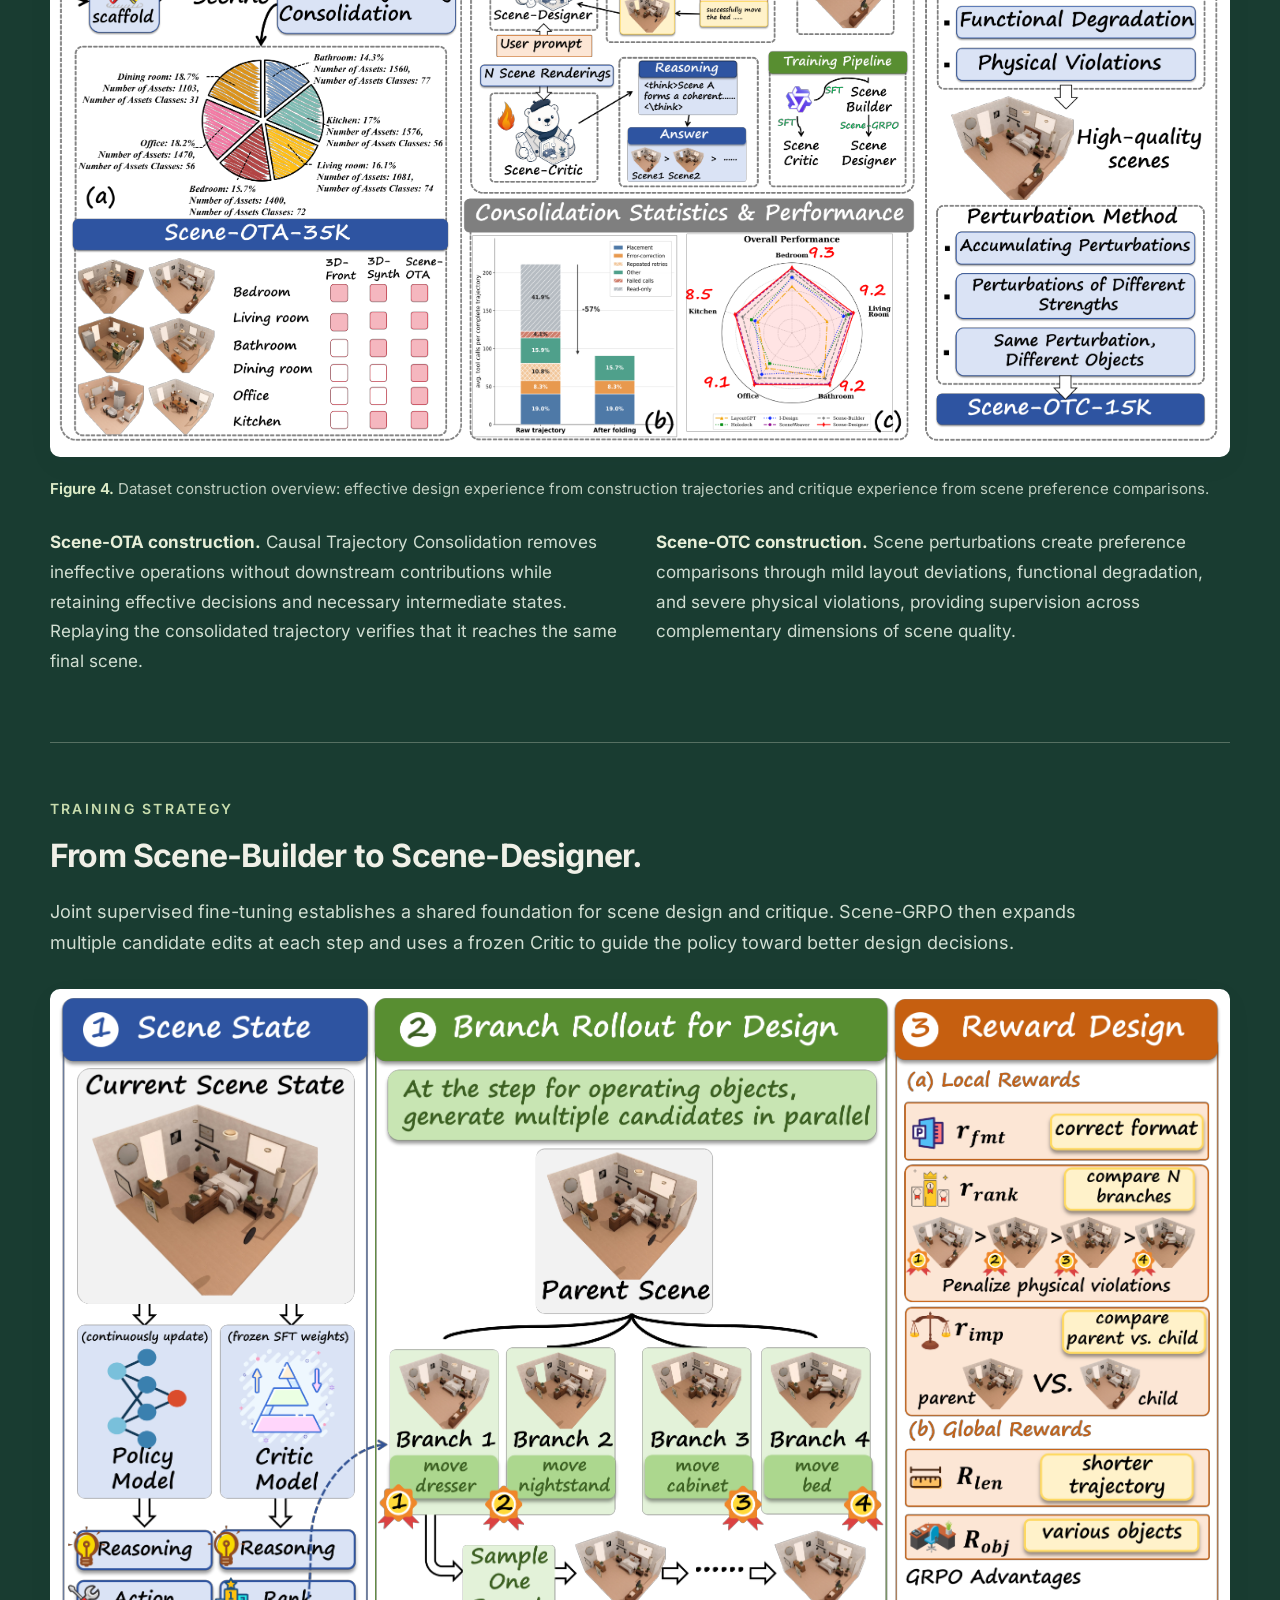
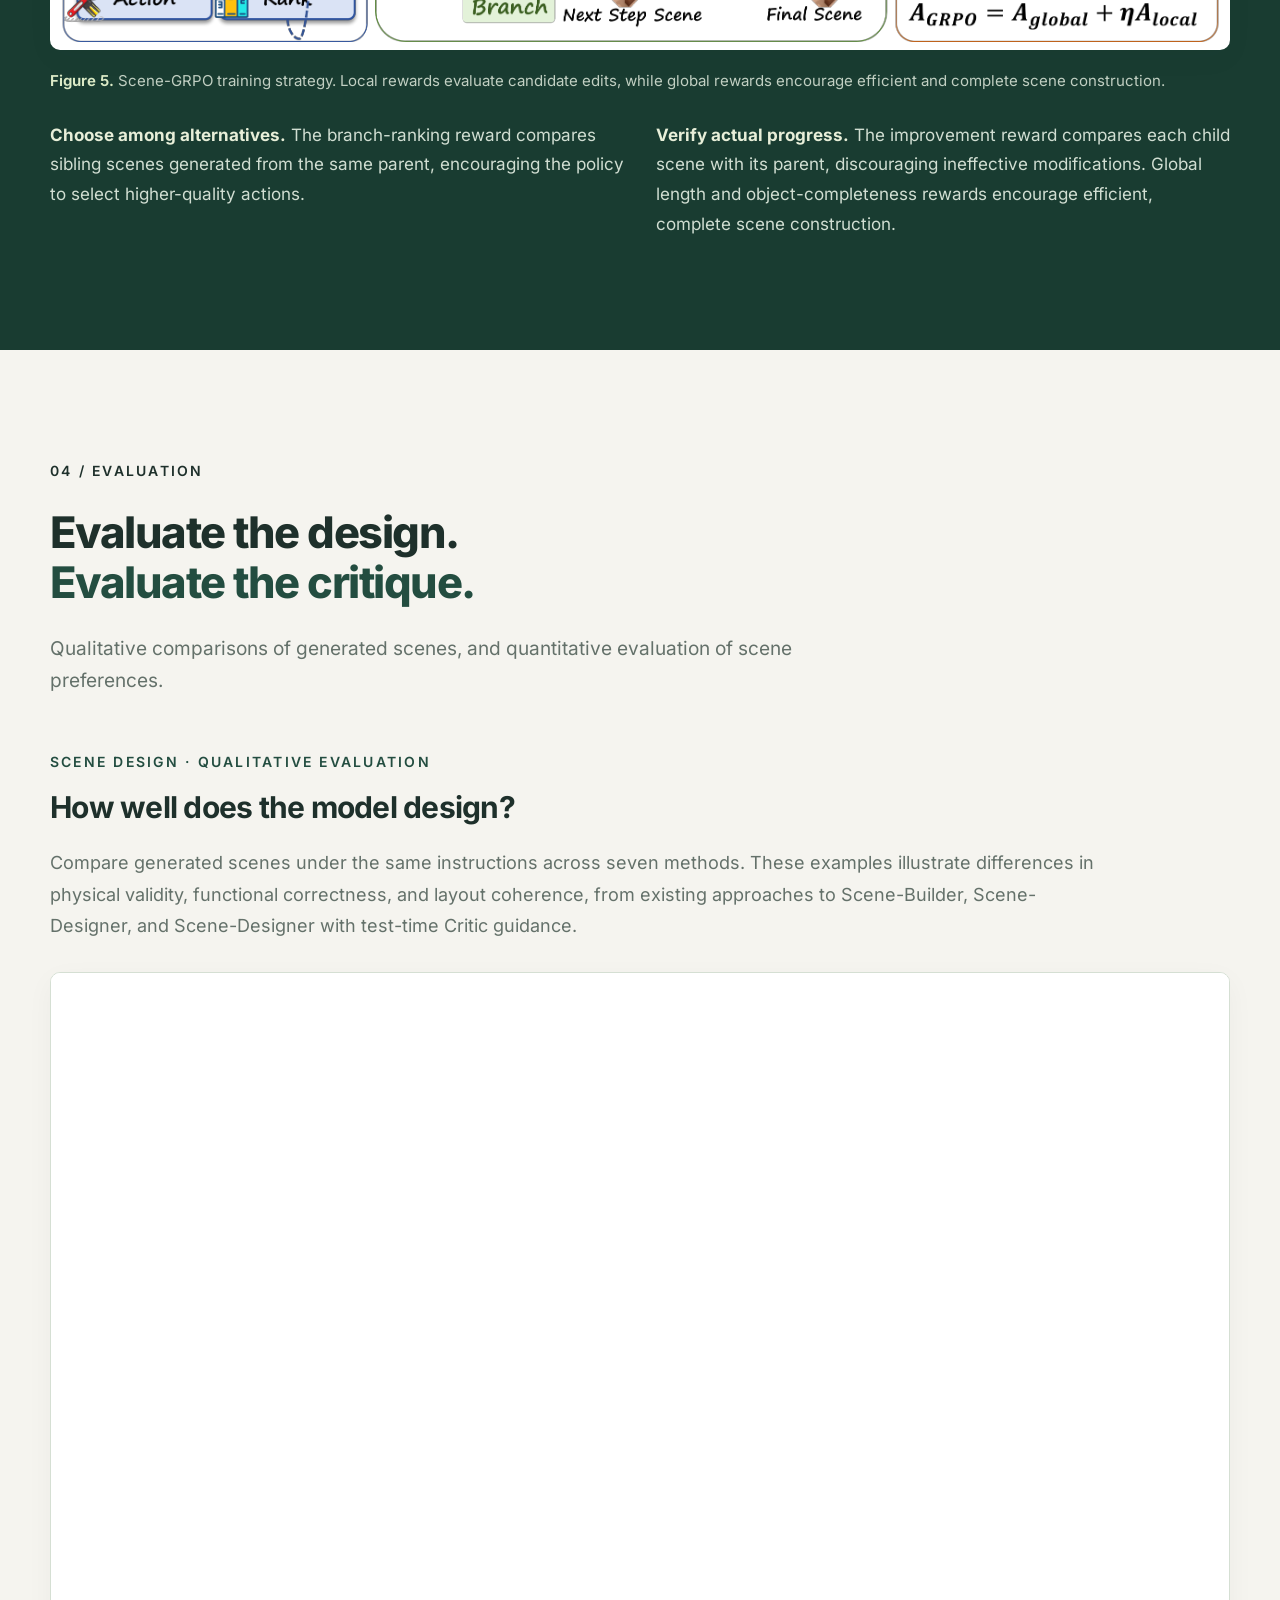
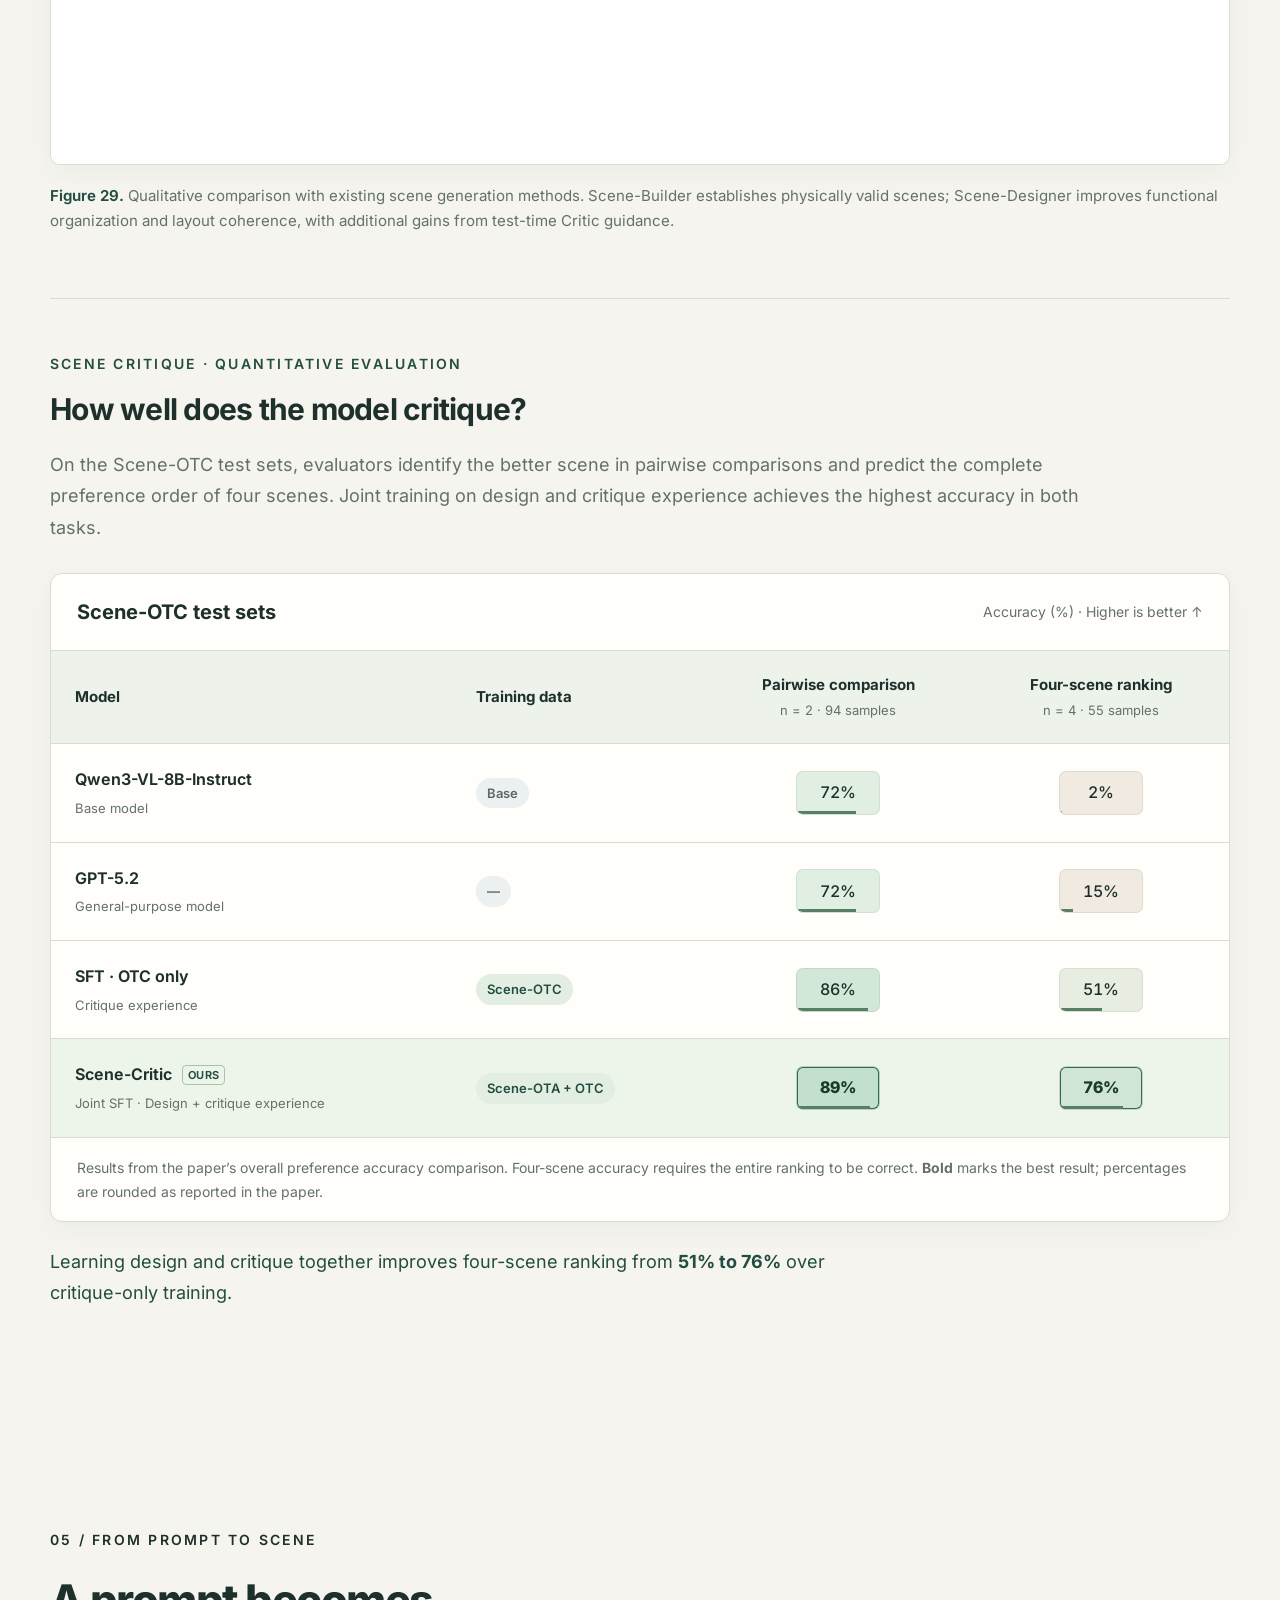
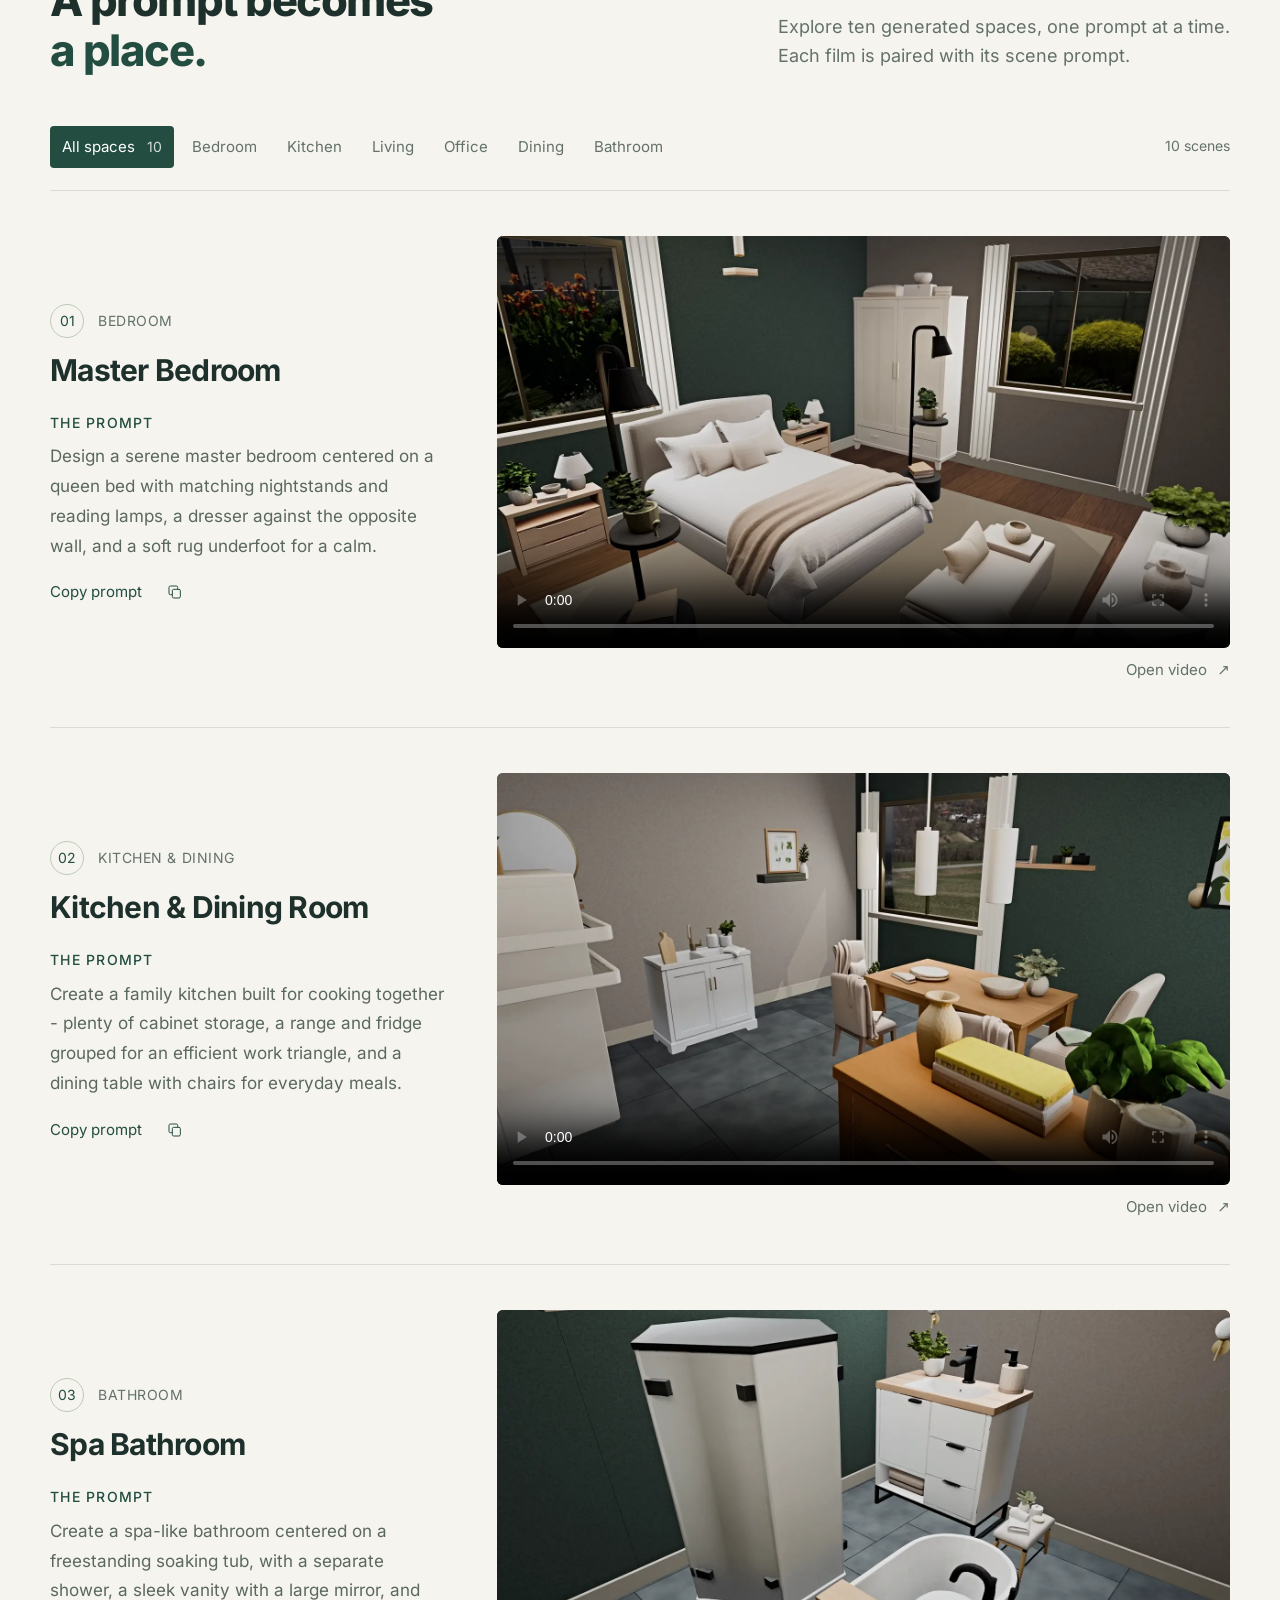
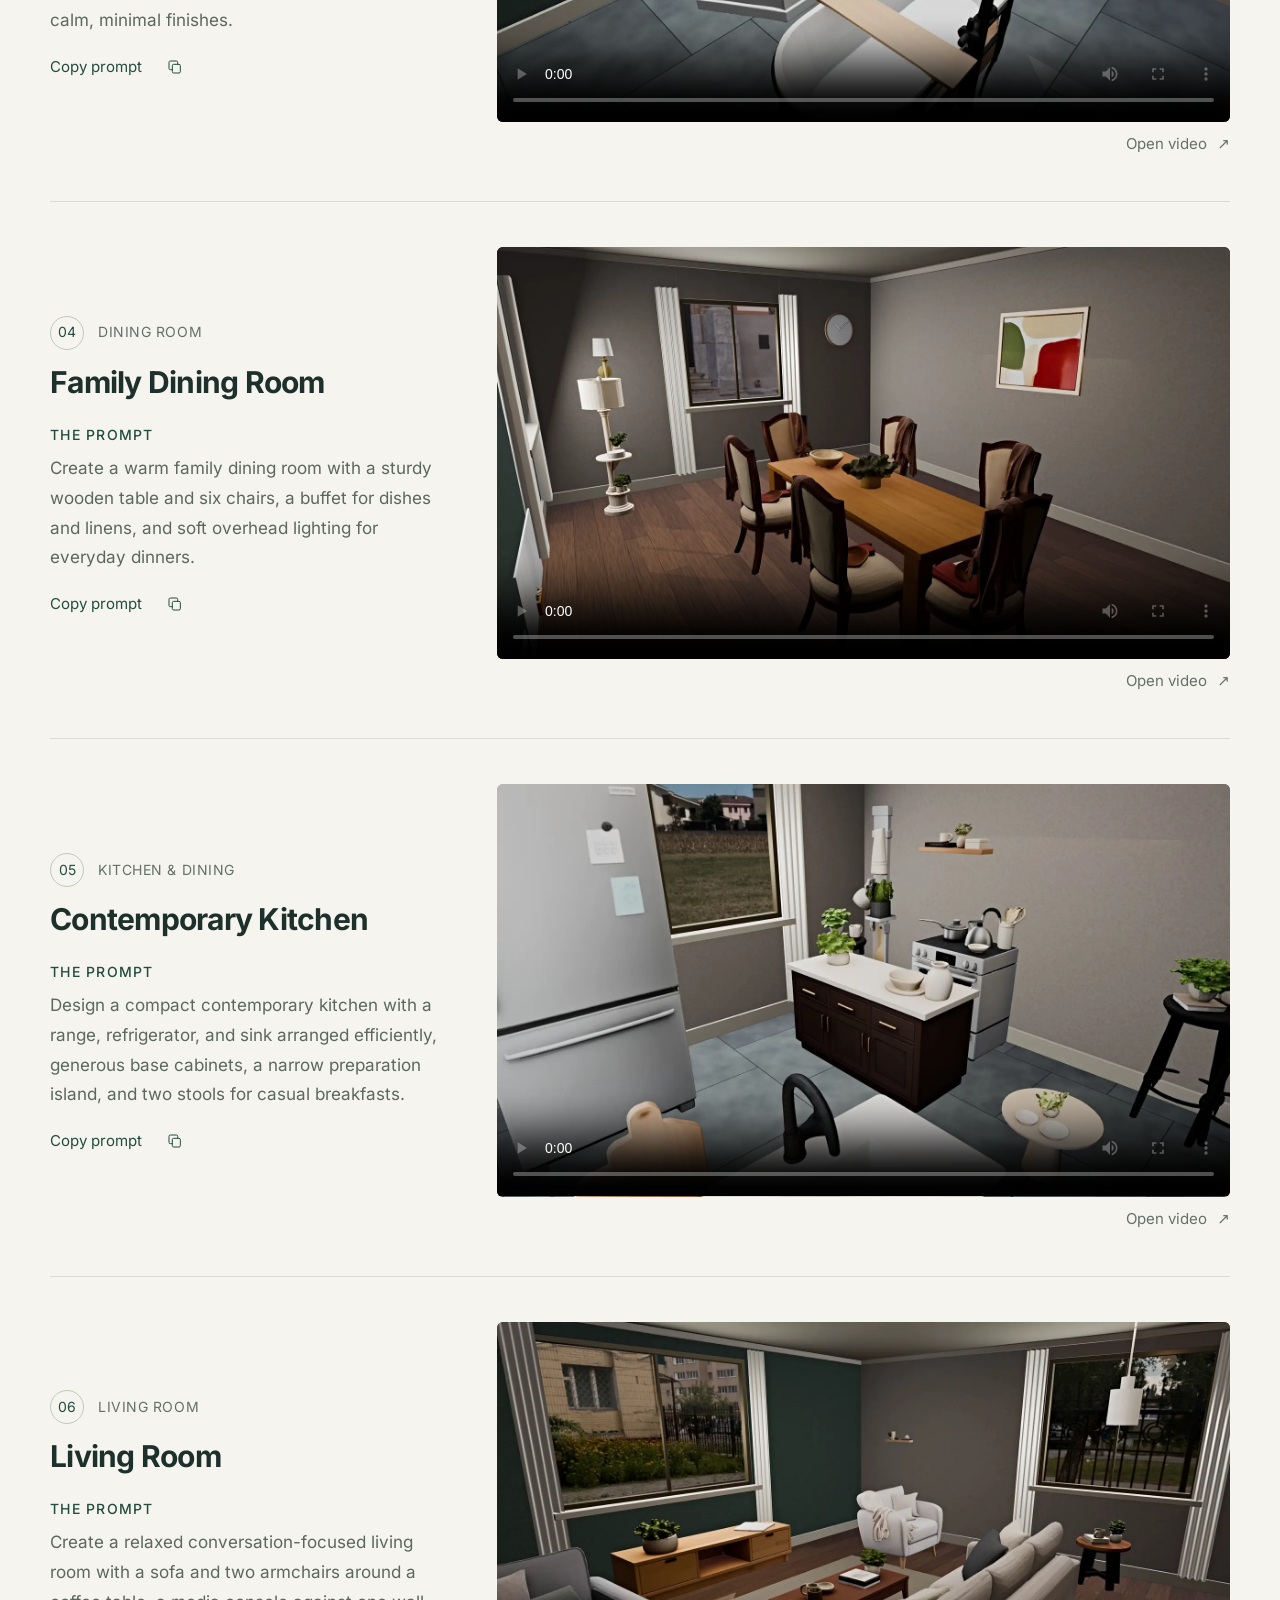
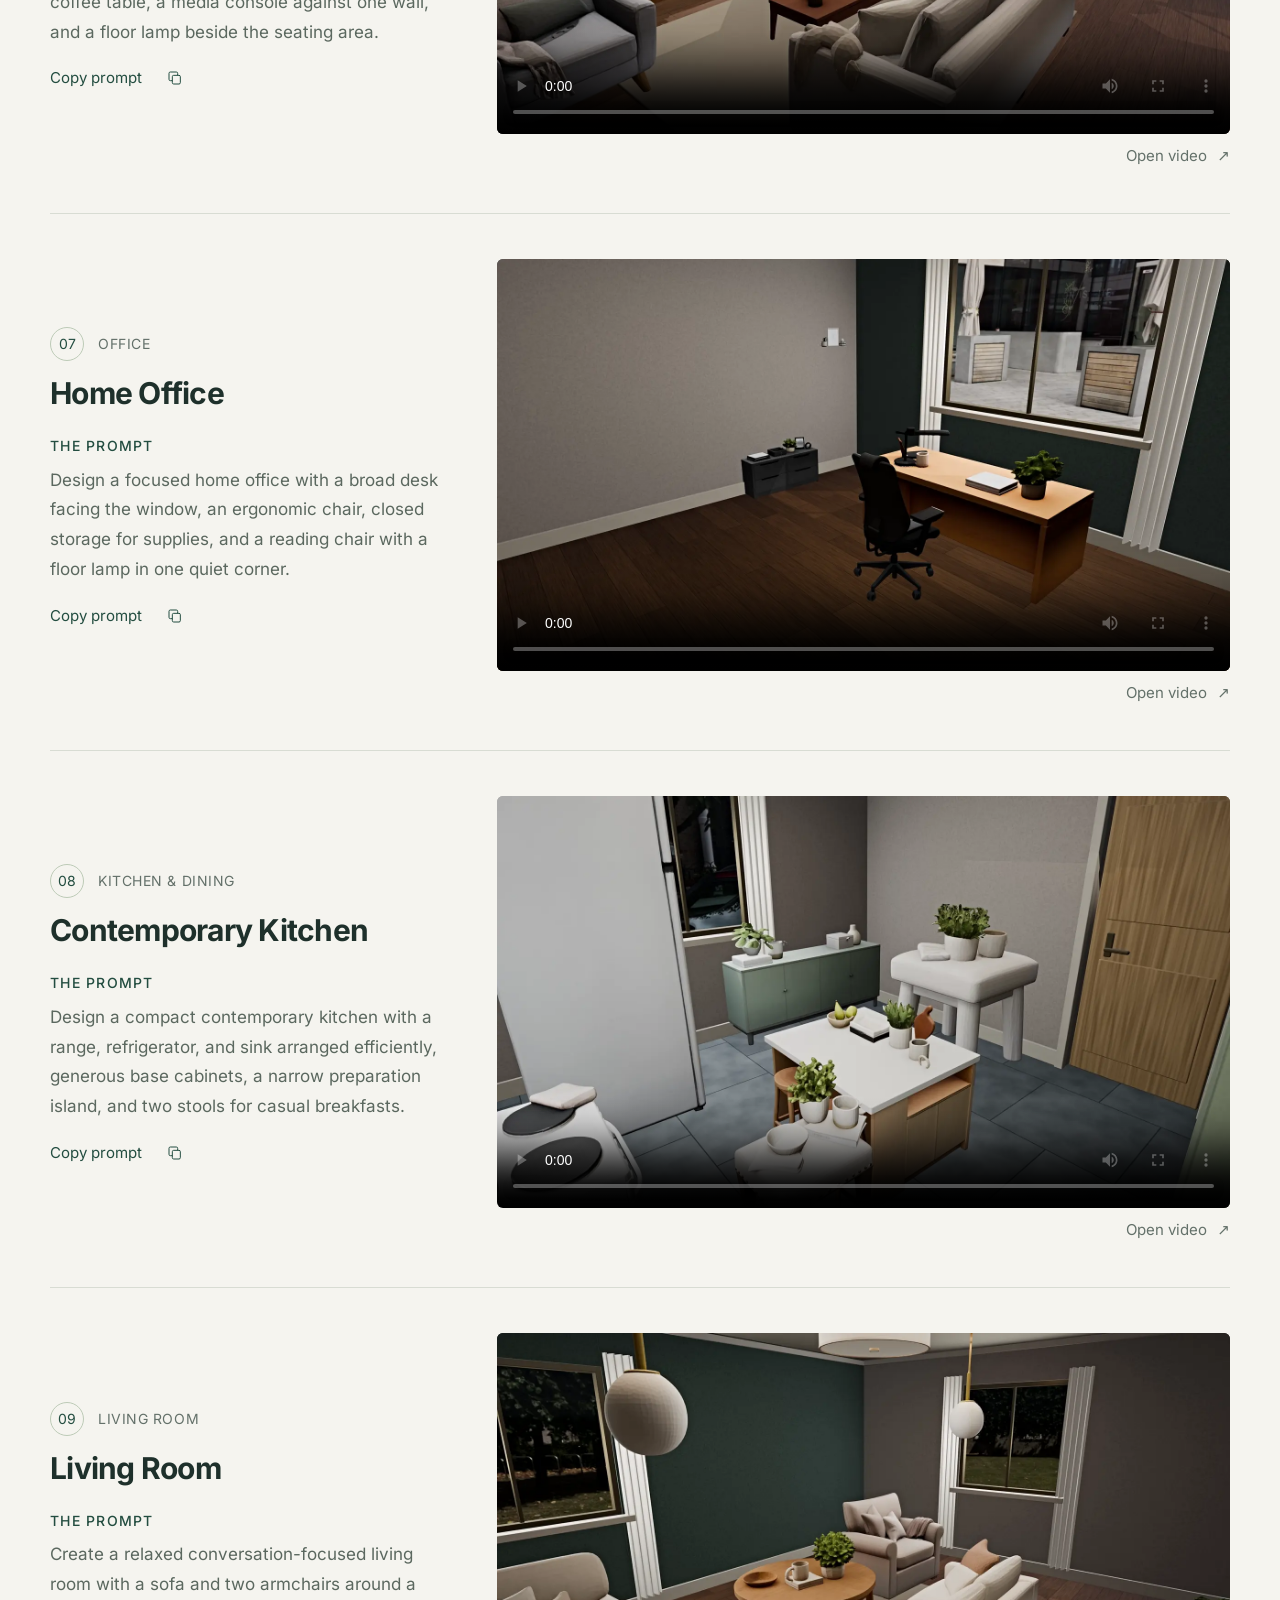
==== commit 3d91e971: "Publish revised introduction video and arXiv paper links" ====
--- a/website/index.html
+++ b/website/index.html
@@ -5,8 +5,8 @@
 <main id="main"><section class="hero wrap" id="top"><p class="eyebrow hero-kicker">OmniAI Group of ZJU ACES Lab</p><h1><span class="hero-brand"><img class="hero-title-logo" src="assets/images/title.png" alt="Scene-Designer bear logo" width="1500" height="1650" fetchpriority="high"><span class="hero-name">Scene-Designer<span class="title-dot">.</span></span></span><span class="paper-title">Learning <em>Design Intelligence</em><br>for Agentic 3D Scene Generation</span></h1>
 <figure class="opening-quote" lang="zh-CN"><blockquote>知之愈明，则行之愈笃；行之愈笃，则知之益明</blockquote><figcaption>— 朱熹《朱子语类》</figcaption></figure>
 <div class="authors"><span>Xuanyu Liu<sup>1,*</sup></span><span>Hongyan Feng<sup>1,*</sup></span><span>Miao Pan<sup>1</sup></span><span>Sunlai Chen<sup>1</sup></span><span>Lizhou Liang<sup>1</sup></span><span>Bing Sun<sup>2</sup></span><span>Wenqi Zhang<sup>1</sup></span><span>Xuhong Zhang<sup>1</sup></span></div><div class="affiliations"><span><sup>1</sup> Zhejiang University</span><span><sup>2</sup> Universal Identification Technology (Hangzhou) Co., Ltd.</span></div><p class="equal-contribution">* Equal contribution</p>
-<div class="resources"><button class="resource primary paper-pending" disabled aria-label="Paper: arXiv link coming soon"><svg viewBox="0 0 24 24" fill="none" stroke="currentColor" stroke-width="1.5" stroke-linecap="round" stroke-linejoin="round" aria-hidden="true"><path d="M6 3h8l4 4v14H6z"/><path d="M14 3v5h4M9 12h6M9 16h6"/></svg>Paper <span>arXiv soon</span></button><a class="resource" href="https://github.com/ZJU-OmniAI/Scene-Designer" target="_blank" rel="noopener"><svg viewBox="0 0 24 24" fill="none" stroke="currentColor" stroke-width="1.5" stroke-linecap="round" stroke-linejoin="round" aria-hidden="true"><path d="M9 19c-4 1-4-2-6-2m12 4v-4c0-1-.3-2-1-2 3-.3 6-1.5 6-6a5 5 0 0 0-1.5-3.5A4.6 4.6 0 0 0 18 2s-1 0-3 1.5a12 12 0 0 0-6 0C7 2 6 2 6 2a4.6 4.6 0 0 0-.5 3.5A5 5 0 0 0 4 9c0 4.5 3 5.7 6 6-.7.5-1 1-1 2v4"/></svg>GitHub ↗</a><a class="resource hf-resource" href="https://huggingface.co/XuanyuLiu" target="_blank" rel="noopener" aria-label="Xuanyu Liu on Hugging Face"><span aria-hidden="true">🤗</span>Hugging Face <span aria-hidden="true">↗</span></a><a class="resource" href="#method"><svg viewBox="0 0 24 24" fill="none" stroke="currentColor" stroke-width="1.5" stroke-linecap="round" stroke-linejoin="round" aria-hidden="true"><path d="M5 5h5v5H5zM14 14h5v5h-5zM8 10v7h6M10 7h7v7"/></svg>Method <span aria-hidden="true">↓</span></a><a class="resource" href="#demo"><svg viewBox="0 0 24 24" fill="none" stroke="currentColor" stroke-width="1.5" stroke-linecap="round" stroke-linejoin="round" aria-hidden="true"><rect x="3" y="4" width="18" height="16" rx="3"/><path d="m10 9 5 3-5 3z"/></svg>Demo <span aria-hidden="true">↓</span></a></div><p class="sr-only" id="github-status">Repository link coming soon.</p>
-<div class="overview-film"><video id="overview-video" controls playsinline preload="none" poster="assets/images/overview-poster.jpg" aria-label="Scene-Designer: English research overview" width="1920" height="1080"><source src="assets/videos/scene-designer-overview-en.mp4" type="video/mp4"><track kind="subtitles" src="assets/overview-en.vtt" srclang="en" label="English"></video><div class="overview-caption"><span>SCENE-DESIGNER</span><span>Research overview · English narration</span></div></div></section>
+<div class="resources"><a class="resource primary" href="https://arxiv.org/abs/2610.23121" target="_blank" rel="noopener" aria-label="Read the paper on arXiv"><svg viewBox="0 0 24 24" fill="none" stroke="currentColor" stroke-width="1.5" stroke-linecap="round" stroke-linejoin="round" aria-hidden="true"><path d="M6 3h8l4 4v14H6z"/><path d="M14 3v5h4M9 12h6M9 16h6"/></svg>Paper <span>arXiv ↗</span></a><a class="resource" href="https://github.com/ZJU-OmniAI/Scene-Designer" target="_blank" rel="noopener"><svg viewBox="0 0 24 24" fill="none" stroke="currentColor" stroke-width="1.5" stroke-linecap="round" stroke-linejoin="round" aria-hidden="true"><path d="M9 19c-4 1-4-2-6-2m12 4v-4c0-1-.3-2-1-2 3-.3 6-1.5 6-6a5 5 0 0 0-1.5-3.5A4.6 4.6 0 0 0 18 2s-1 0-3 1.5a12 12 0 0 0-6 0C7 2 6 2 6 2a4.6 4.6 0 0 0-.5 3.5A5 5 0 0 0 4 9c0 4.5 3 5.7 6 6-.7.5-1 1-1 2v4"/></svg>GitHub ↗</a><a class="resource hf-resource" href="https://huggingface.co/XuanyuLiu" target="_blank" rel="noopener" aria-label="Xuanyu Liu on Hugging Face"><span aria-hidden="true">🤗</span>Hugging Face <span aria-hidden="true">↗</span></a><a class="resource" href="#method"><svg viewBox="0 0 24 24" fill="none" stroke="currentColor" stroke-width="1.5" stroke-linecap="round" stroke-linejoin="round" aria-hidden="true"><path d="M5 5h5v5H5zM14 14h5v5h-5zM8 10v7h6M10 7h7v7"/></svg>Method <span aria-hidden="true">↓</span></a><a class="resource" href="#demo"><svg viewBox="0 0 24 24" fill="none" stroke="currentColor" stroke-width="1.5" stroke-linecap="round" stroke-linejoin="round" aria-hidden="true"><rect x="3" y="4" width="18" height="16" rx="3"/><path d="m10 9 5 3-5 3z"/></svg>Demo <span aria-hidden="true">↓</span></a></div><p class="sr-only" id="github-status">Repository link coming soon.</p>
+<div class="overview-film"><video id="overview-video" controls playsinline preload="none" poster="assets/images/overview-poster.jpg?v=20261019-title-ava" aria-label="Scene-Designer: English research overview" width="1920" height="1080"><source src="assets/videos/scene-designer-overview-en.mp4?v=20261019-title-ava" type="video/mp4"><track kind="subtitles" src="assets/overview-en.vtt?v=20261019-title-ava" srclang="en" label="English"></video><div class="overview-caption"><span>SCENE-DESIGNER</span><span>Research overview · English narration</span></div></div></section>
 <section id="overview" class="motivation wrap section" aria-labelledby="idea-title"><div class="section-intro"><p class="eyebrow">01 / OVERVIEW</p><h2 id="idea-title">Design intelligence.<br><em>Scene design and scene critique.</em></h2><p class="motivation-lead">We define design intelligence as the ability to both <strong>design a scene</strong> and <strong>critique its quality</strong>.</p></div><figure class="motivation-figure"><a class="figure-zoom" data-figure-title="Figure 1" href="assets/images/design-intelligence-figure1.png" target="_blank" rel="noopener" aria-label="Open Figure 1 at full resolution"><img src="assets/images/design-intelligence-figure1.png" alt="Figure 1: Overview of Design Intelligence, comprising scene design and scene critique." width="2600" height="1682" loading="lazy"></a><figcaption>Figure 1. Overview of Design Intelligence.</figcaption></figure><div class="motivation-copy"><p><strong>Scene design</strong> concerns constructing physically valid, functionally correct, and layout-coherent scenes, while efficiently correcting errors without unnecessary trial and error when problems arise.</p><p><strong>Scene critique</strong> focuses on assessing scene quality along the same dimensions and distinguishing better designs from poorer ones.</p><p class="motivation-connection">These two capabilities are closely connected, since effective design requires reliable critique to guide construction, while meaningful critique requires an understanding of what constitutes good scene design.</p></div></section>
 <section id="motivation" class="challenges-section section" aria-labelledby="motivation-title"><div class="wrap"><div class="section-intro"><p class="eyebrow">02 / MOTIVATION</p><h2 id="motivation-title">Where general-purpose models<br><em>fall short.</em></h2><p class="section-lead">Two diagnostic studies reveal limitations in both scene design and scene critique.</p></div>
 <article class="challenge"><h3>Challenge 1: Inefficient correction caused by unnecessary trial and error.</h3><p class="research-copy">Across 100 scenes generated by GPT-5.2, even straightforward construction errors often trigger multiple corrective attempts. Recognizing an error is not enough: effective scene design requires the experience to correct it efficiently.</p><figure class="research-figure"><a class="figure-zoom" href="assets/images/paper-figure-2.svg" data-figure-title="Figure 2" target="_blank" rel="noopener" aria-label="Enlarge Figure 2"><img src="assets/images/paper-figure-2.svg" alt="Construction error categories and distributions of corrective steps in 100 GPT-5.2-generated scenes." width="1200" height="572" loading="lazy" decoding="async"><span class="figure-open" aria-hidden="true">View full size ↗</span></a><figcaption><strong>Figure 2.</strong> Analysis of construction errors and correction behavior. Left: physical, semantic, and layout errors. Right: corrective steps across error categories.</figcaption></figure></article>
@@ -79,6 +79,9 @@
             and Sunlai Chen and Lizhou Liang and Bing Sun
             and Wenqi Zhang and Xuhong Zhang},
   year   = {2026},
-  note   = {Research manuscript}
+  eprint = {2610.23121},
+  archivePrefix = {arXiv},
+  primaryClass = {cs.CV},
+  url = {https://arxiv.org/abs/2610.23121}
 }</code></pre><a class="bib-download" href="citation.bib" download>Download .bib <span aria-hidden="true">↓</span></a></div></div></section>
 </main><footer class="wrap footer"><a class="wordmark" href="#top">Scene-Designer<span class="title-dot">.</span></a><a class="back-top" href="#top">Back to top ↑</a></footer><dialog id="figure-dialog" aria-labelledby="figure-dialog-title"><div class="figure-toolbar"><strong id="figure-dialog-title">Figure</strong><div class="figure-controls"><button type="button" id="figure-less" aria-label="Zoom out">−</button><output id="figure-scale" aria-live="polite">100%</output><button type="button" id="figure-more" aria-label="Zoom in">+</button><a id="figure-original" target="_blank" rel="noopener">Open original ↗</a><button type="button" id="figure-close" aria-label="Close figure">✕</button></div></div><div class="figure-viewport" tabindex="0" aria-label="Figure image; scroll to pan when zoomed"><img id="figure-full" alt=""></div></dialog><div id="toast" role="status" aria-live="polite"></div></body></html>
